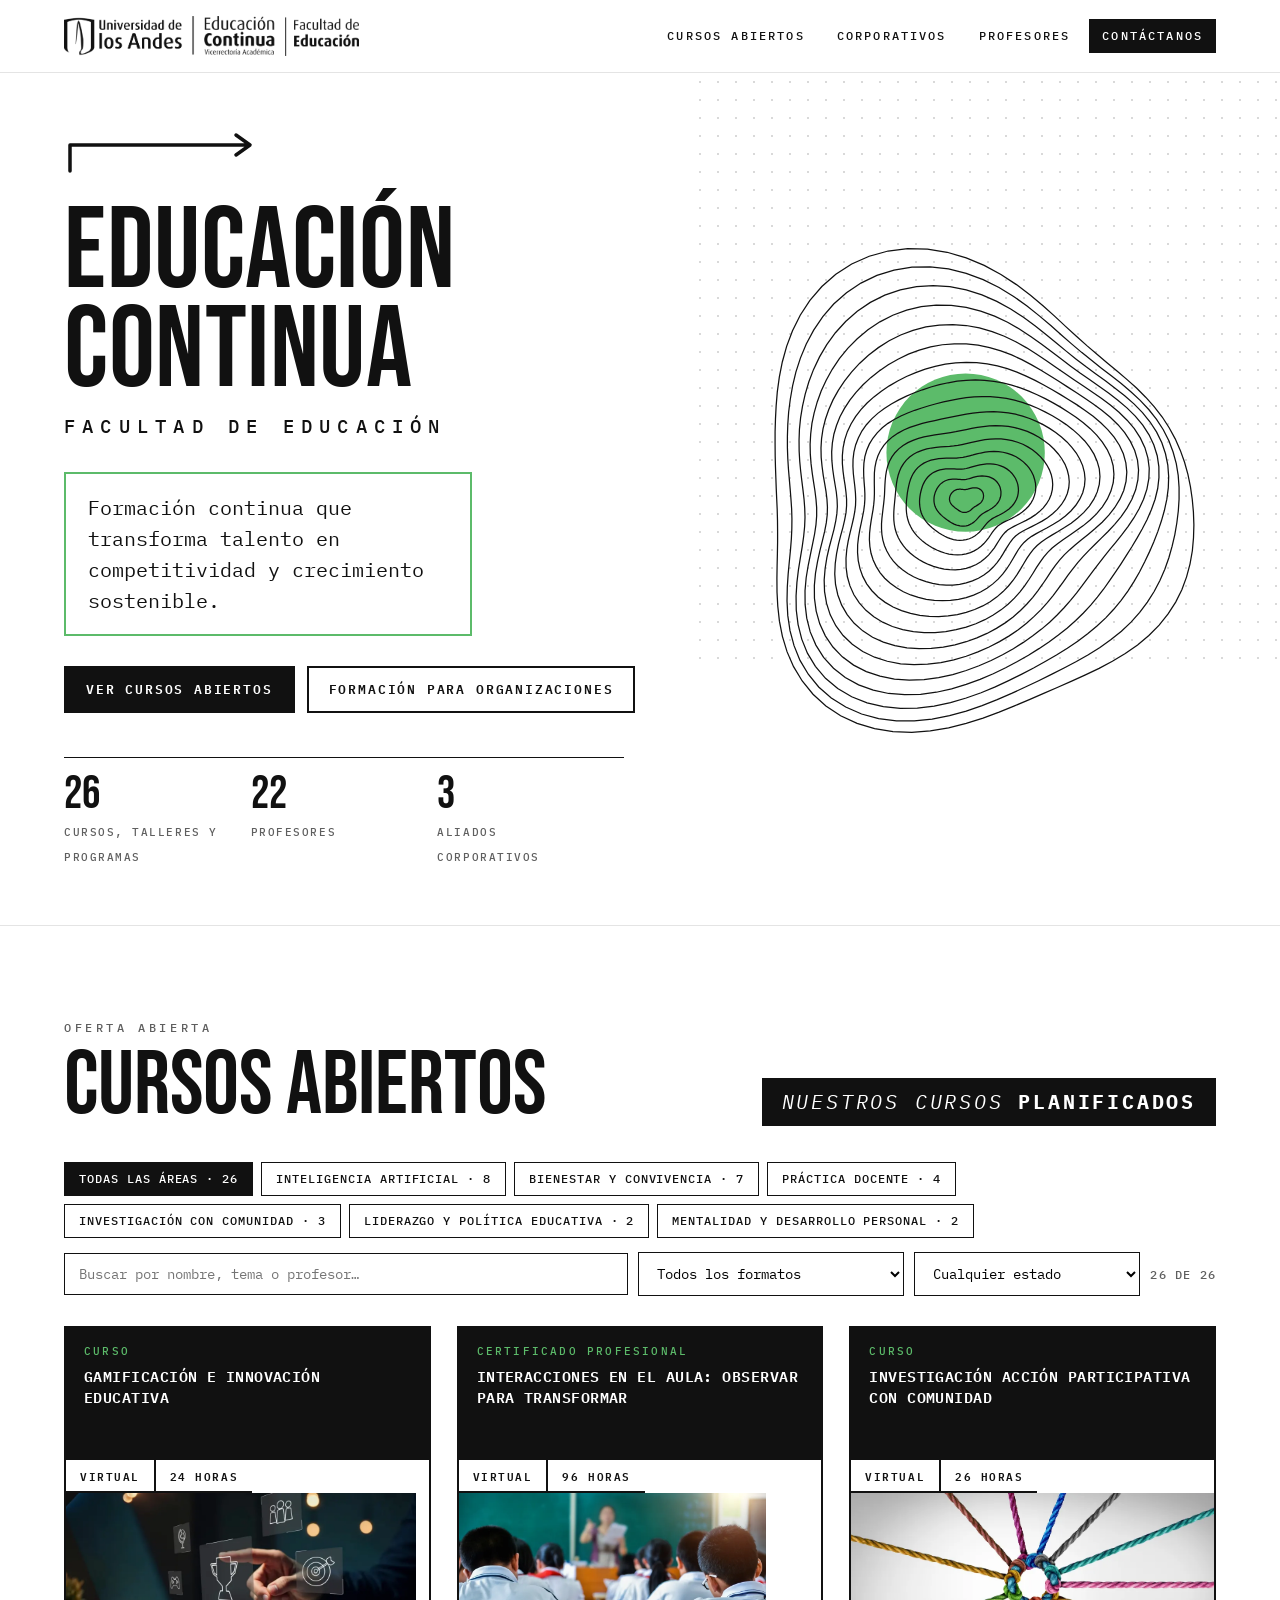
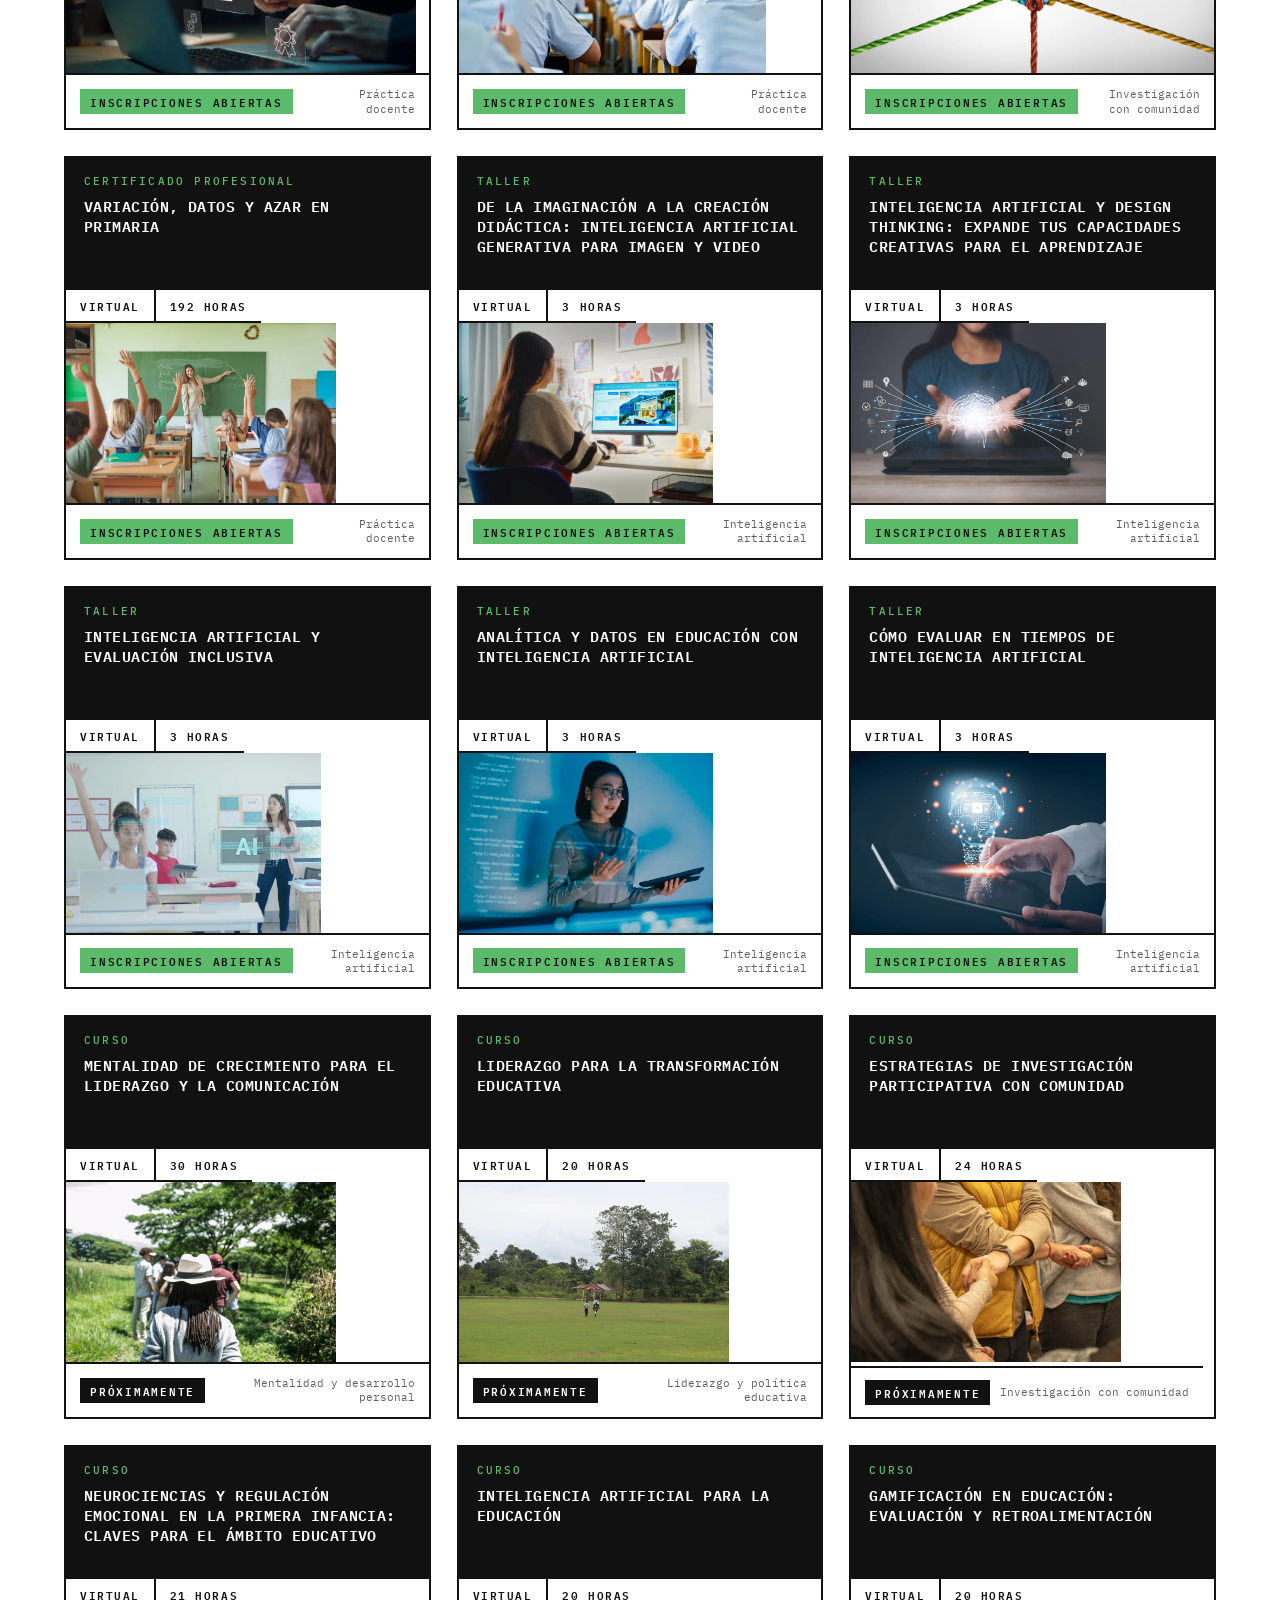
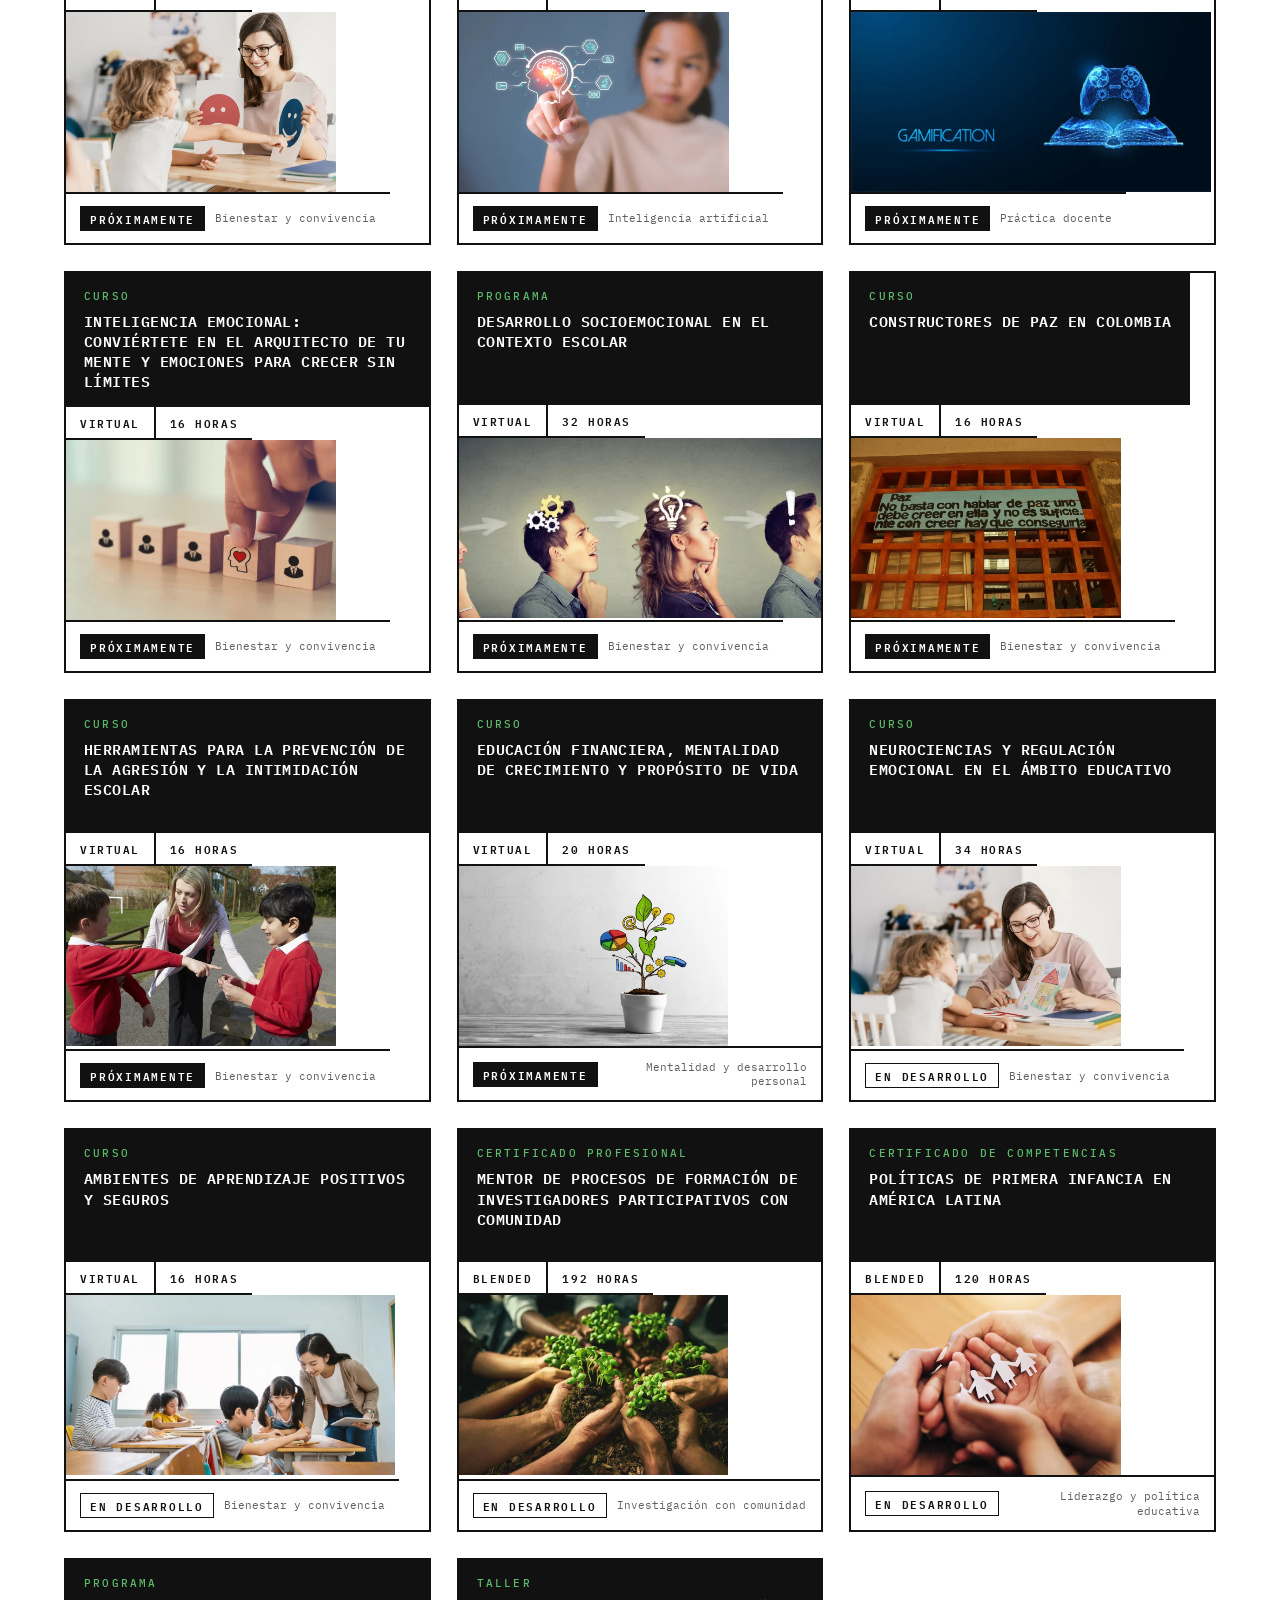
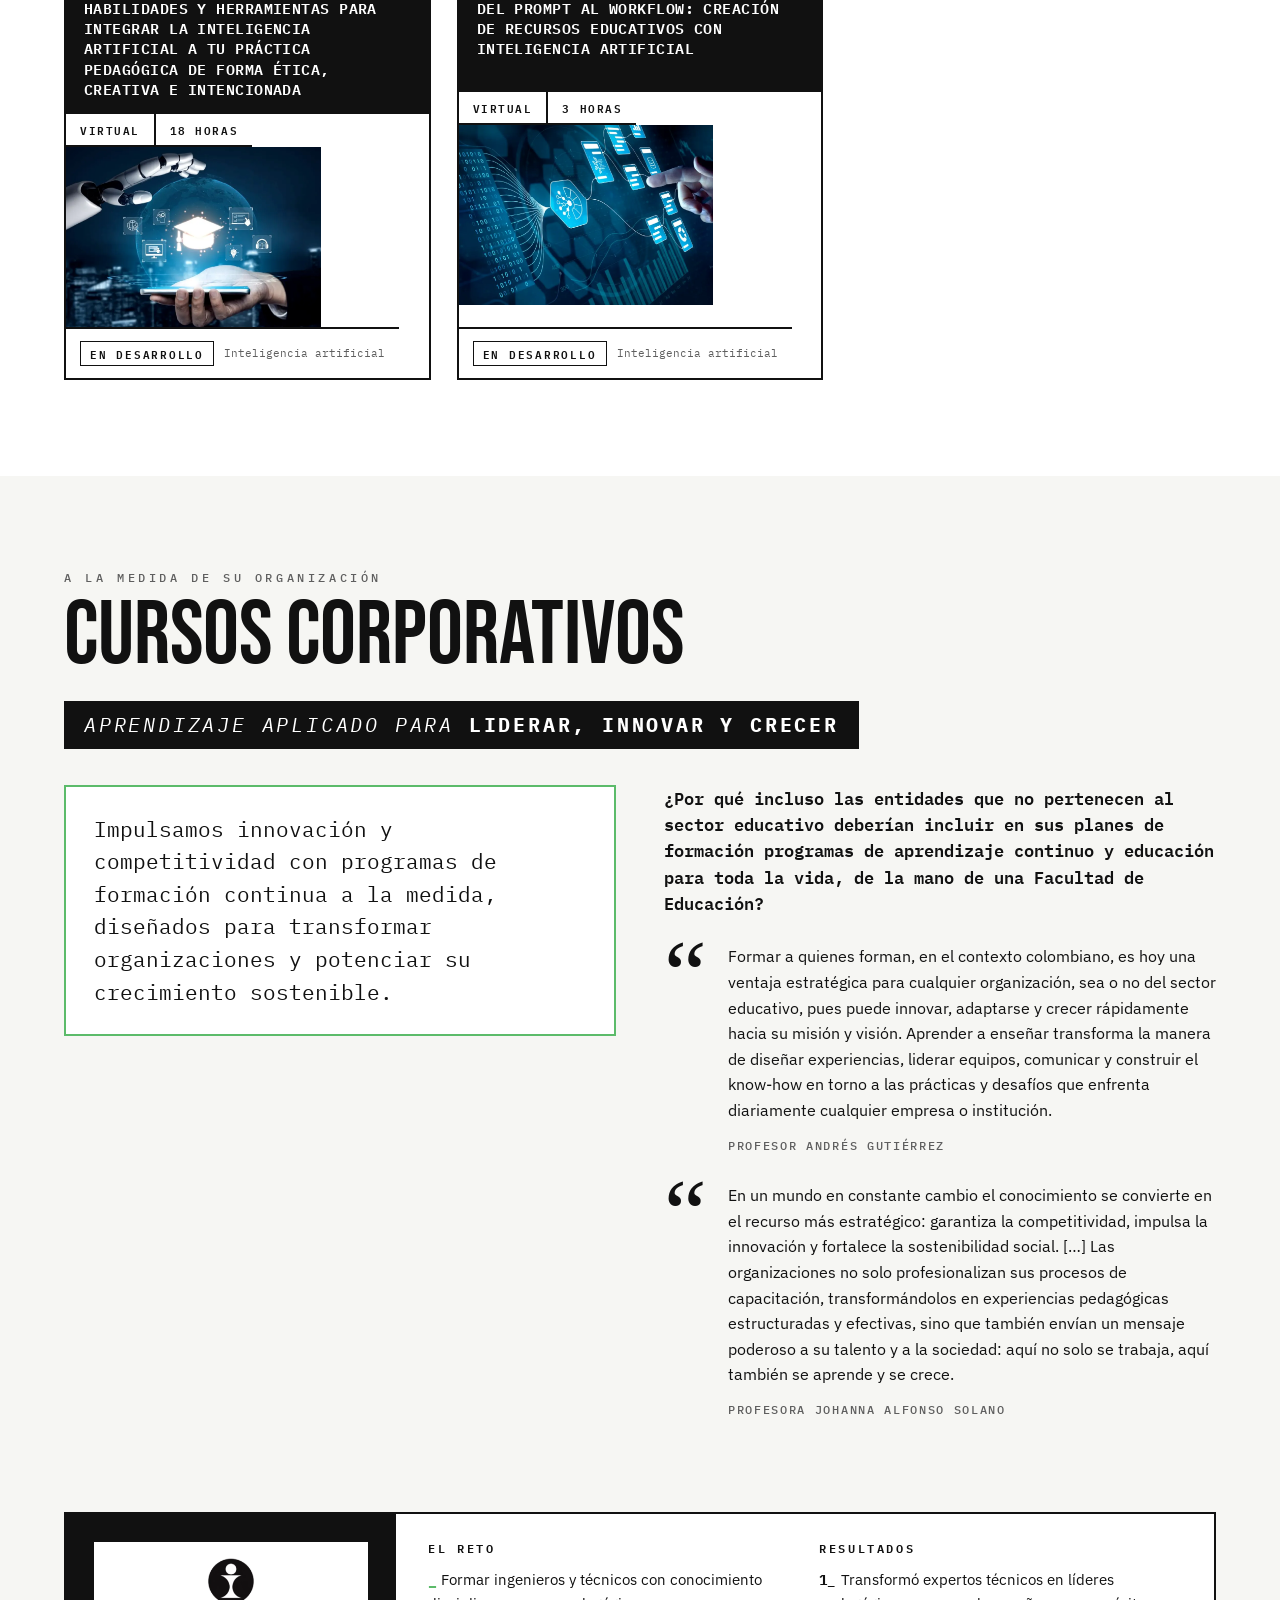
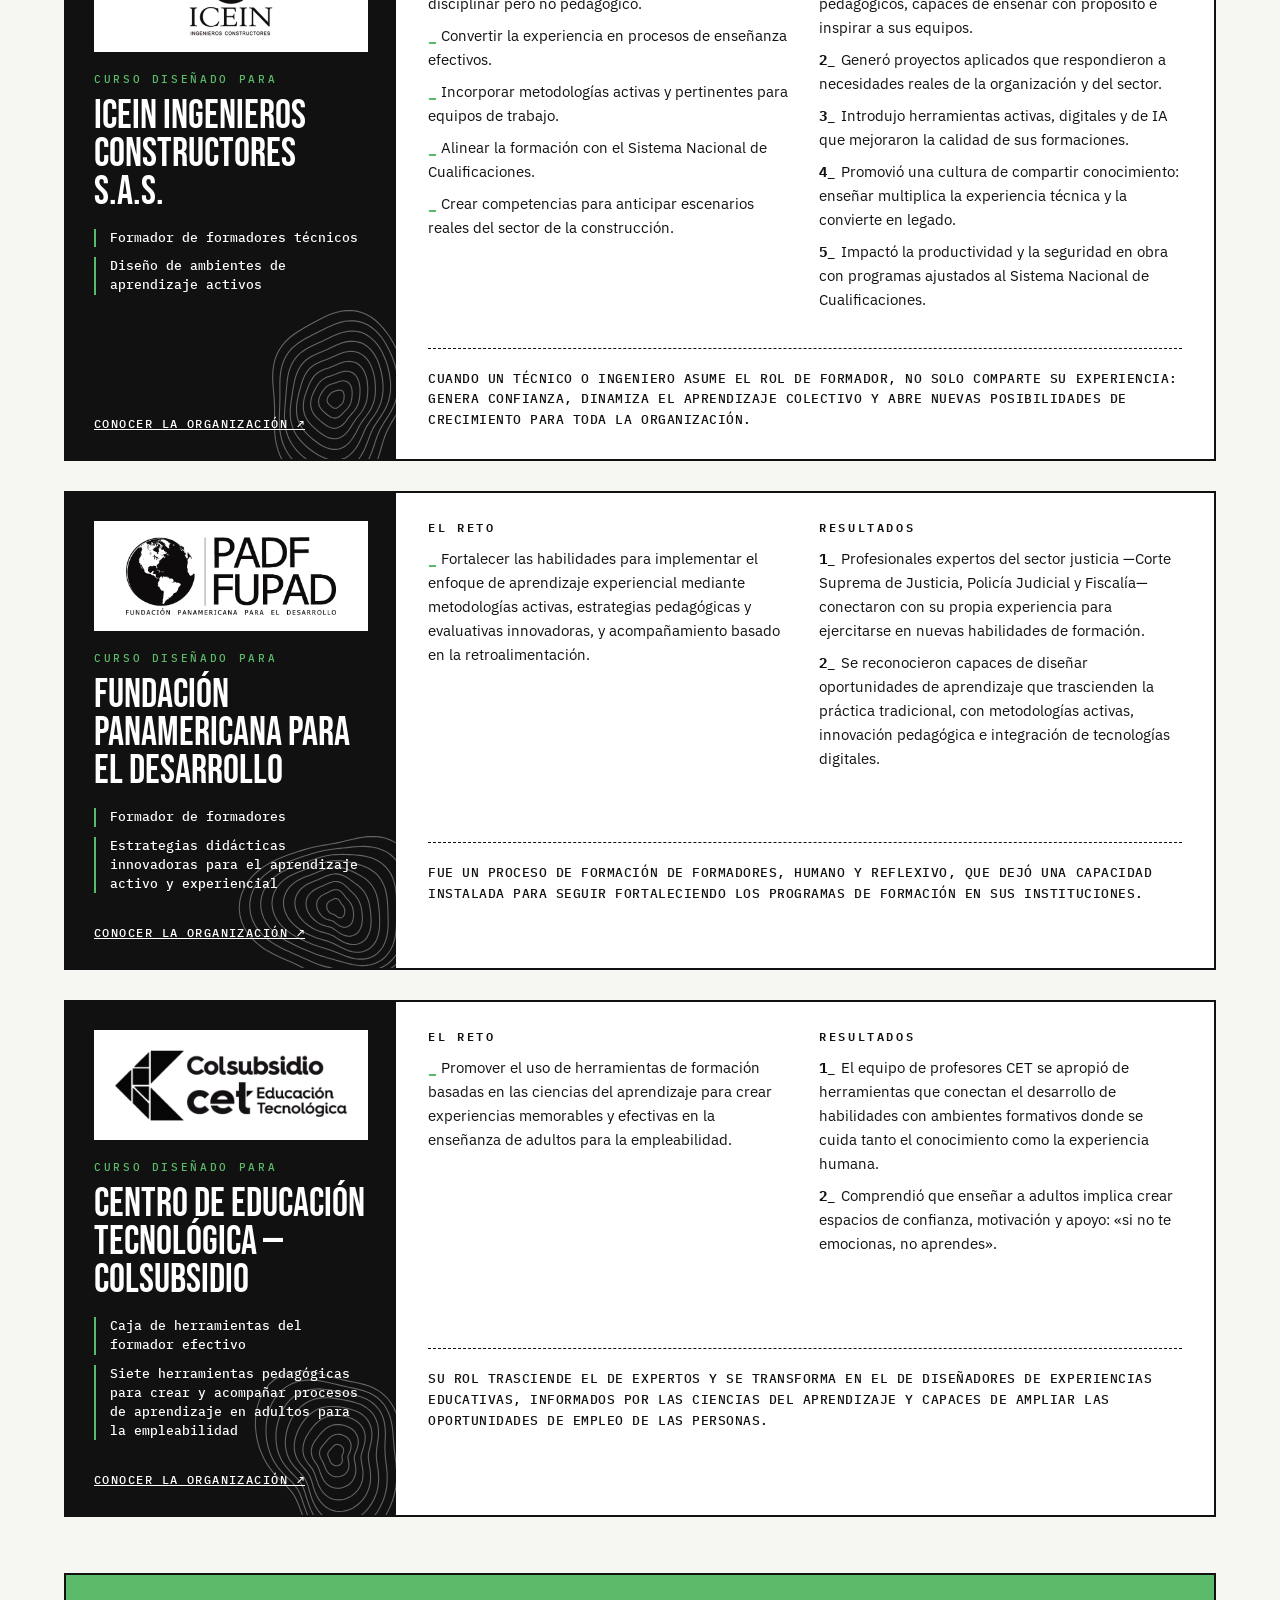
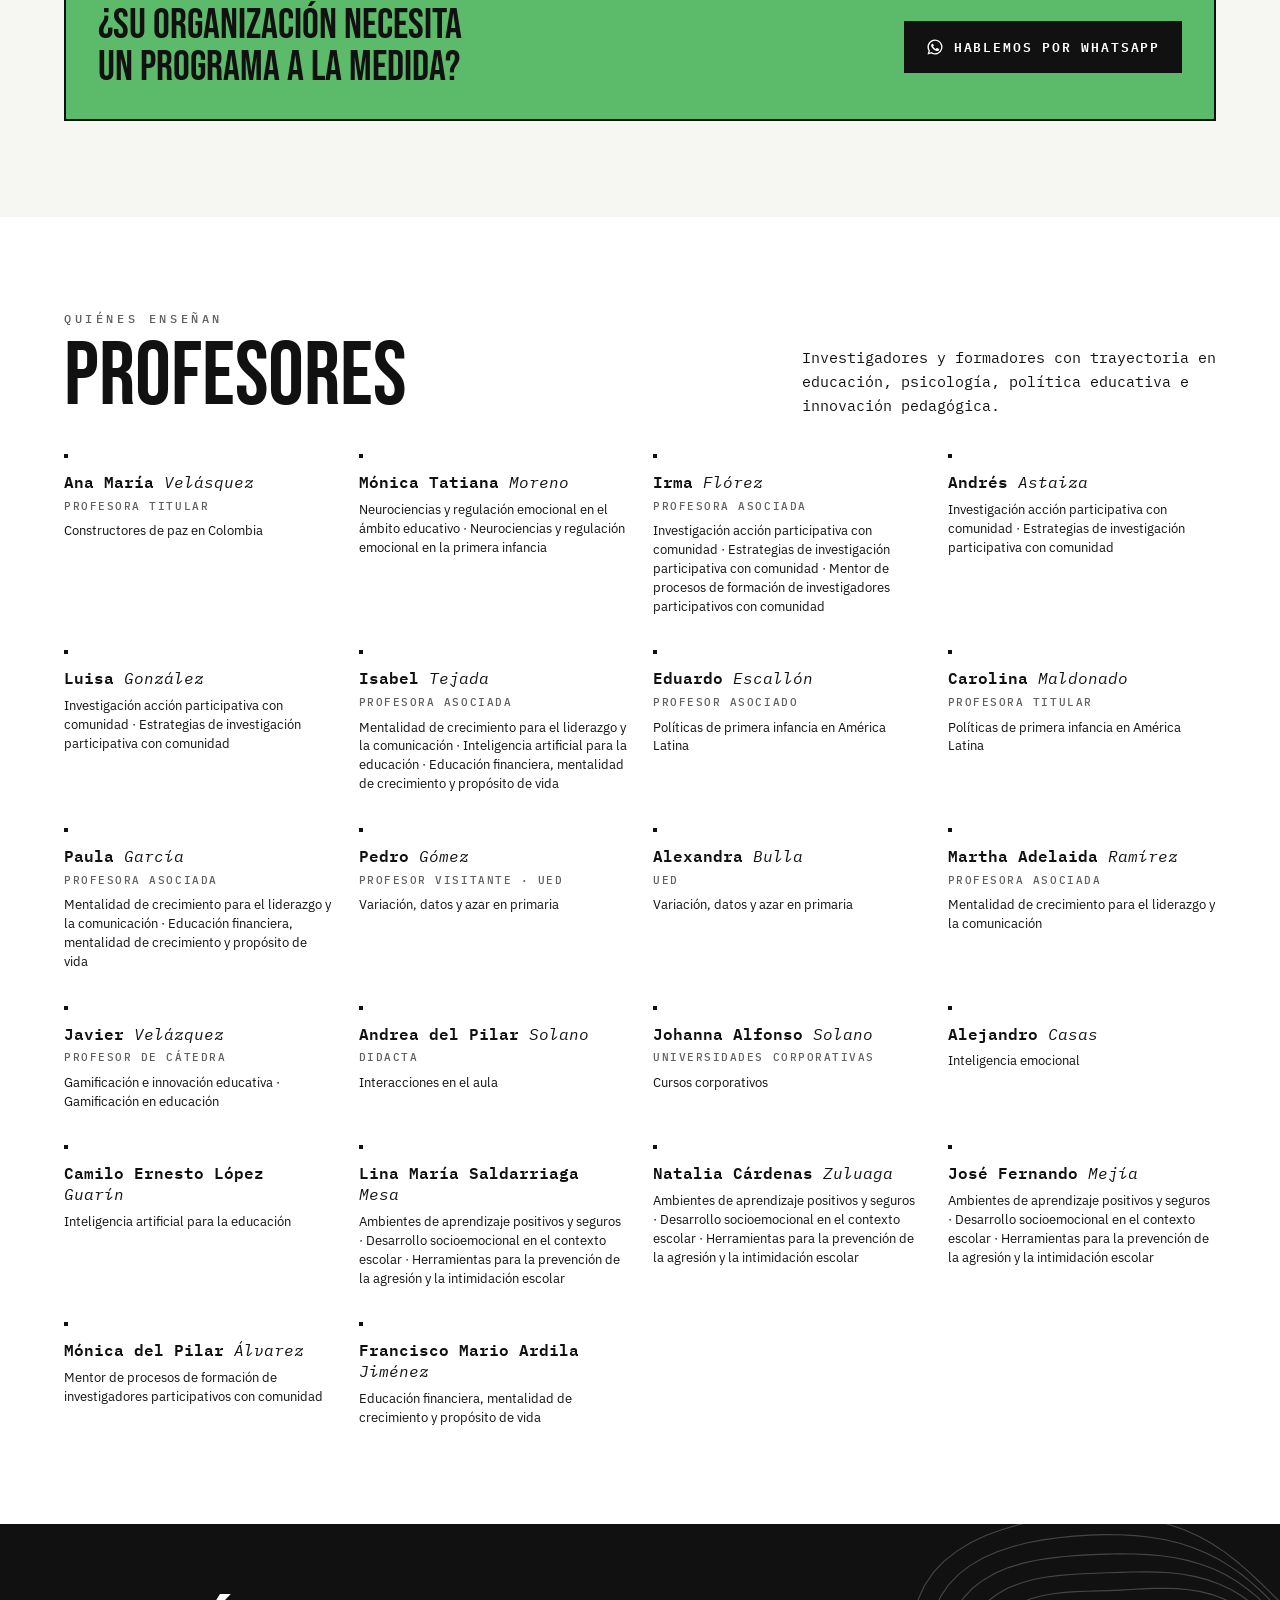
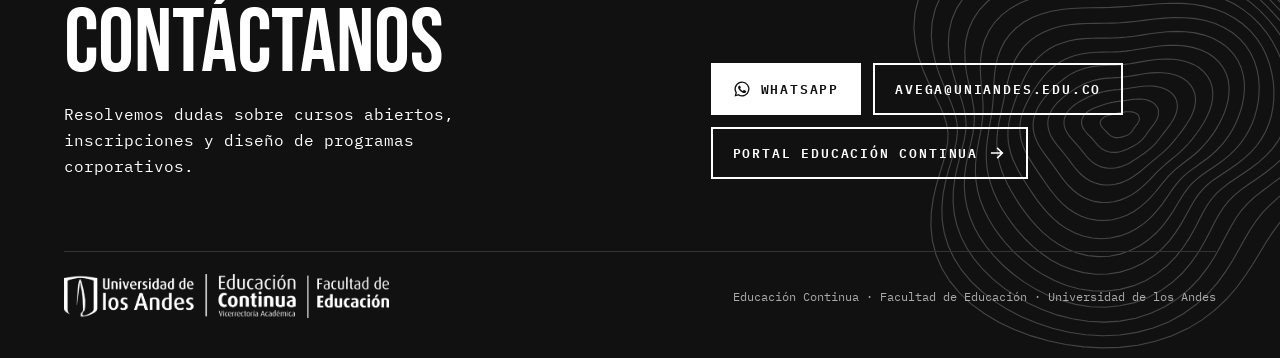
==== index.html @ c702cab0 "Micrositio de Educación Continua y editor de cursos Co-Authored-By: Claude Opus 5.5 <noreply@anthrop" ====
<!doctype html>
<html lang="es">
<head>
  <meta charset="utf-8">
  <meta name="viewport" content="width=device-width, initial-scale=1">
  <title>Educación Continua · Facultad de Educación · Uniandes</title>
  <meta name="description" content="Cursos abiertos, programas corporativos a la medida y profesores de Educación Continua de la Facultad de Educación de la Universidad de los Andes.">
  <link rel="preconnect" href="https://fonts.googleapis.com">
  <link rel="preconnect" href="https://fonts.gstatic.com" crossorigin>
  <link href="https://fonts.googleapis.com/css2?family=Bebas+Neue&family=IBM+Plex+Mono:ital,wght@0,400;0,500;0,600;0,700;1,400&family=IBM+Plex+Sans:wght@400;500;600&display=swap" rel="stylesheet">
  <link rel="stylesheet" href="estilos.css">
</head>
<body>

<header class="encabezado">
  <div class="envoltura">
    <a class="logo" href="#inicio" aria-label="Inicio · Educación Continua, Facultad de Educación"><img class="sello" src="assets/logo-edco-negro.png" alt="Universidad de los Andes · Educación Continua · Facultad de Educación"></a>
    <button class="menu-btn" aria-expanded="false" aria-controls="nav">Menú</button>
    <nav class="nav" id="nav" aria-label="Secciones">
      <a href="#cursos">Cursos abiertos</a>
      <a href="#corporativos">Corporativos</a>
      <a href="#profesores">Profesores</a>
      <a href="#contacto" class="cta">Contáctanos</a>
    </nav>
  </div>
</header>

<main>
  <section class="portada" id="inicio">
    <div class="puntos" aria-hidden="true"></div>
    <div class="envoltura">
      <div>
        <svg class="flecha" viewBox="-4 -10 200 48" aria-hidden="true"><path d="M2 32 V6 H180 M168 -4 L182 6 L168 16" fill="none" stroke="currentColor" stroke-width="3.5" stroke-linecap="round" stroke-linejoin="round"/></svg>
        <h1>Educación<br>Continua</h1>
        <p class="facultad">Facultad de Educación</p>
        <p class="lema">Formación continua que transforma talento en competitividad y crecimiento sostenible.</p>
        <div class="acciones">
          <a class="boton negro" href="#cursos">Ver cursos abiertos</a>
          <a class="boton" href="#corporativos">Formación para organizaciones</a>
        </div>
        <div class="cifras" id="cifras"></div>
      </div>
      <div class="arte" id="arte-portada" aria-hidden="true"></div>
    </div>
  </section>

  <section class="seccion" id="cursos" aria-labelledby="t-cursos">
    <div class="envoltura">
      <div class="titulo-seccion">
        <div>
          <p class="eti">Oferta abierta</p>
          <h2 id="t-cursos">Cursos abiertos</h2>
        </div>
        <span class="banda">Nuestros cursos <b>planificados</b></span>
      </div>

      <div class="filtros">
        <div class="chips" id="filtro-area" role="group" aria-label="Filtrar por área"></div>
        <div class="fila-filtros">
          <label class="sr" for="buscar">Buscar curso</label>
          <input class="campo" id="buscar" type="search" placeholder="Buscar por nombre, tema o profesor…" autocomplete="off">
          <label class="sr" for="filtro-tipo">Tipo de programa</label>
          <select class="campo" id="filtro-tipo"><option value="">Todos los formatos</option></select>
          <label class="sr" for="filtro-estado">Estado</label>
          <select class="campo" id="filtro-estado">
            <option value="">Cualquier estado</option>
            <option value="abierto">Inscripciones abiertas</option>
            <option value="proximamente">Próximamente</option>
            <option value="desarrollo">En desarrollo</option>
          </select>
          <span class="conteo" id="conteo" aria-live="polite"></span>
        </div>
      </div>

      <div class="rejilla" id="rejilla-cursos"></div>
    </div>
  </section>

  <section class="seccion alt" id="corporativos" aria-labelledby="t-corp">
    <div class="envoltura">
      <div class="titulo-seccion">
        <div>
          <p class="eti">A la medida de su organización</p>
          <h2 id="t-corp">Cursos corporativos</h2>
        </div>
        <span class="banda">Aprendizaje aplicado para <b>liderar, innovar y crecer</b></span>
      </div>
      <div class="corp-intro" id="corp-intro"></div>
      <div class="casos" id="casos"></div>
      <div class="cta-corp">
        <p>¿Su organización necesita un programa a la medida?</p>
        <a class="boton negro" id="wa-corp" target="_blank" rel="noopener">Hablemos por WhatsApp</a>
      </div>
    </div>
  </section>

  <section class="seccion" id="profesores" aria-labelledby="t-profes">
    <div class="envoltura">
      <div class="titulo-seccion">
        <div>
          <p class="eti">Quiénes enseñan</p>
          <h2 id="t-profes">Profesores</h2>
        </div>
        <p class="desc">Investigadores y formadores con trayectoria en educación, psicología, política educativa e innovación pedagógica.</p>
      </div>
      <div class="profes" id="rejilla-profes"></div>
    </div>
  </section>
</main>

<footer class="contacto" id="contacto">
  <div class="topo-fondo" id="topo-contacto" aria-hidden="true"></div>
  <div class="envoltura">
    <div class="rejilla-contacto">
      <div>
        <h2>Contáctanos</h2>
        <p>Resolvemos dudas sobre cursos abiertos, inscripciones y diseño de programas corporativos.</p>
      </div>
      <div class="acciones" id="acciones-contacto"></div>
    </div>
    <div class="pie-legal">
      <img class="sello" src="assets/logo-edco-blanco.png" alt="Universidad de los Andes · Educación Continua · Facultad de Educación">
      <small>Educación Continua · Facultad de Educación · Universidad de los Andes</small>
    </div>
  </div>
</footer>

<dialog id="dlg" aria-labelledby="dlg-titulo"></dialog>

<script src="datos.js"></script>
<script src="app.js"></script>
</body>
</html>
---- estilos.css ----
/* Educación Continua — Facultad de Educación, Uniandes
   Estética tomada del Canva «Portafolio EdContinua»: blanco y negro, verde,
   titulares condensados, rótulos monoespaciados, líneas topográficas y puntos. */

:root {
  --tinta: #111111;
  --papel: #ffffff;
  --verde: #5cbb6a;
  --verde-suave: #e8f5ea;
  --azul: #4f8ef7;
  --gris: #5f5f5f;
  --linea: #e4e4e4;
  --fondo-alt: #f6f6f3;
  --display: "Bebas Neue", "Oswald", Impact, sans-serif;
  --mono: "IBM Plex Mono", ui-monospace, Menlo, monospace;
  --sans: "IBM Plex Sans", system-ui, -apple-system, sans-serif;
  --ancho: 1200px;
}

* { box-sizing: border-box; }
html { scroll-behavior: smooth; scroll-padding-top: 84px; }
body {
  margin: 0;
  background: var(--papel);
  color: var(--tinta);
  font: 400 16px/1.6 var(--sans);
  -webkit-font-smoothing: antialiased;
}
img { max-width: 100%; display: block; }
a { color: inherit; }
button { font: inherit; color: inherit; }
.envoltura { max-width: var(--ancho); margin: 0 auto; padding: 0 24px; }
.sr { position: absolute; width: 1px; height: 1px; overflow: hidden; clip: rect(0 0 0 0); white-space: nowrap; }

/* Retícula de puntos (fondo) */
.puntos {
  background-image: radial-gradient(circle, #c9c9c9 1.1px, transparent 1.3px);
  background-size: 18px 18px;
}

/* ---------- Encabezado ---------- */
.encabezado {
  position: sticky; top: 0; z-index: 20;
  background: rgba(255, 255, 255, .94);
  backdrop-filter: blur(8px);
  border-bottom: 1px solid var(--linea);
}
.encabezado .envoltura { display: flex; align-items: center; gap: 24px; height: 72px; }
.encabezado .logo { text-decoration: none; }
.nav { margin-left: auto; display: flex; gap: 6px; align-items: center; }
.nav a {
  font: 500 12px/1 var(--mono); letter-spacing: .18em; text-transform: uppercase;
  text-decoration: none; padding: 10px 12px; border: 1.5px solid transparent;
}
.nav a:hover { border-color: var(--tinta); }
.nav a.cta { background: var(--tinta); color: var(--papel); }
.nav a.cta:hover { background: var(--verde); border-color: var(--verde); color: var(--tinta); }
.menu-btn { display: none; margin-left: auto; background: none; border: 1.5px solid var(--tinta); padding: 8px 10px; font: 500 12px var(--mono); letter-spacing: .15em; cursor: pointer; }

/* ---------- Portada ---------- */
.portada { position: relative; overflow: hidden; border-bottom: 1px solid var(--linea); }
.portada .envoltura { display: grid; grid-template-columns: 1.1fr .9fr; gap: 40px; align-items: center; min-height: 580px; padding-top: 56px; padding-bottom: 56px; position: relative; z-index: 1; }
.portada .puntos { position: absolute; top: 0; right: 0; width: 46%; height: 70%; opacity: .7; }
.flecha { width: 200px; height: 48px; margin-bottom: 18px; }
.portada h1 {
  font: 400 clamp(64px, 9vw, 128px)/.86 var(--display);
  margin: 0; letter-spacing: .005em;
}
.portada .facultad {
  font: 500 clamp(14px, 1.6vw, 19px)/1.2 var(--mono); letter-spacing: .38em; text-transform: uppercase;
  margin: 14px 0 0;
}
.portada .lema {
  font: 400 clamp(17px, 1.6vw, 20px)/1.55 var(--mono);
  max-width: 34ch; margin: 34px 0 0; padding: 18px 22px; border: 2px solid var(--verde); background: var(--papel);
}
.acciones { display: flex; flex-wrap: wrap; gap: 12px; margin-top: 30px; }
.boton {
  display: inline-flex; align-items: center; gap: 10px;
  font: 600 13px/1 var(--mono); letter-spacing: .14em; text-transform: uppercase; text-decoration: none;
  padding: 15px 20px; border: 2px solid var(--tinta); background: var(--papel); cursor: pointer;
  transition: background .15s, color .15s, transform .15s;
}
.boton:hover { transform: translateY(-1px); }
.boton.negro { background: var(--tinta); color: var(--papel); }
.boton.negro:hover { background: var(--verde); border-color: var(--verde); color: var(--tinta); }
.boton.verde { background: var(--verde); border-color: var(--verde); }
.boton svg { width: 18px; height: 18px; flex: none; }
.arte { position: relative; aspect-ratio: 1 / 1; max-width: 520px; justify-self: end; width: 100%; }
.arte svg { position: absolute; inset: 0; width: 100%; height: 100%; }

.cifras { display: flex; gap: 0; margin-top: 44px; border-top: 1.5px solid var(--tinta); max-width: 560px; }
.cifras div { flex: 1; padding: 14px 16px 0 0; }
.cifras strong { display: block; font: 400 46px/1 var(--display); }
.cifras span { font: 500 11px/1.3 var(--mono); letter-spacing: .14em; text-transform: uppercase; color: var(--gris); }

/* Banda negra tipo Canva */
.banda {
  display: inline-block; background: var(--tinta); color: var(--papel);
  font: italic 400 clamp(15px, 1.8vw, 20px)/1 var(--mono); letter-spacing: .14em; text-transform: uppercase;
  padding: 14px 20px;
}
.banda b { font-style: normal; font-weight: 700; }

/* ---------- Secciones ---------- */
.seccion { padding: 96px 0; position: relative; }
.seccion.alt { background: var(--fondo-alt); }
.titulo-seccion { display: flex; align-items: flex-end; justify-content: space-between; gap: 24px; flex-wrap: wrap; margin-bottom: 36px; }
.titulo-seccion h2 { font: 400 clamp(52px, 7vw, 92px)/.9 var(--display); margin: 0; }
.titulo-seccion .eti { font: 500 12px/1 var(--mono); letter-spacing: .3em; text-transform: uppercase; color: var(--gris); margin: 0 0 12px; }
.titulo-seccion p.desc { max-width: 46ch; margin: 0; font: 400 15px/1.6 var(--mono); }

/* Filtros */
.filtros { display: grid; gap: 14px; margin-bottom: 30px; }
.chips { display: flex; flex-wrap: wrap; gap: 8px; }
.chip {
  font: 500 12px/1 var(--mono); letter-spacing: .08em; text-transform: uppercase;
  padding: 10px 14px; border: 1.5px solid var(--tinta); background: var(--papel); cursor: pointer;
}
.chip[aria-pressed="true"] { background: var(--tinta); color: var(--papel); }
.chip:hover:not([aria-pressed="true"]) { background: var(--verde-suave); }
.fila-filtros { display: flex; flex-wrap: wrap; gap: 10px; align-items: center; }
.campo {
  font: 400 14px var(--mono); padding: 11px 14px; border: 1.5px solid var(--tinta); background: var(--papel); border-radius: 0;
}
.campo:focus { outline: 2px solid var(--verde); outline-offset: 1px; }
input.campo { flex: 1 1 260px; min-width: 0; }
.conteo { font: 500 12px var(--mono); letter-spacing: .1em; color: var(--gris); text-transform: uppercase; margin-left: auto; }

/* Tarjetas de curso */
.rejilla { display: grid; grid-template-columns: repeat(3, 1fr); gap: 26px; }
.tarjeta {
  display: flex; flex-direction: column; text-align: left; padding: 0; cursor: pointer;
  background: var(--papel); border: 2px solid var(--tinta); position: relative;
  transition: transform .18s, box-shadow .18s;
}
.tarjeta:hover, .tarjeta:focus-visible { transform: translate(-4px, -4px); box-shadow: 8px 8px 0 var(--verde); outline: none; }
.tarjeta .cabeza { background: var(--tinta); color: var(--papel); padding: 18px 18px 14px; min-height: 132px; display: flex; flex-direction: column; }
.tarjeta .tipo { font: 500 11px/1 var(--mono); letter-spacing: .2em; text-transform: uppercase; color: var(--verde); }
.tarjeta h3 { font: 600 15px/1.35 var(--mono); text-transform: uppercase; letter-spacing: .03em; margin: 10px 0 0; }
.tarjeta .meta { display: flex; justify-content: space-between; font: 600 11px/1 var(--mono); letter-spacing: .14em; text-transform: uppercase; border-bottom: 2px solid var(--tinta); }
.tarjeta .meta span { padding: 10px 14px; }
.tarjeta .meta span + span { border-left: 2px solid var(--tinta); }
.tarjeta .meta .mod { flex: 1; }
.tarjeta .dibujo { height: 150px; position: relative; overflow: hidden; }
.tarjeta .dibujo svg { width: 100%; height: 100%; display: block; }
.tarjeta .pie { display: flex; align-items: center; justify-content: space-between; gap: 10px; padding: 12px 14px; border-top: 2px solid var(--tinta); margin-top: auto; }
.estado { font: 600 11px/1 var(--mono); letter-spacing: .16em; text-transform: uppercase; padding: 7px 10px; background: var(--tinta); color: var(--papel); white-space: nowrap; display: inline-block; }
.estado.abierto { background: var(--verde); color: var(--tinta); }
.estado.desarrollo { background: var(--papel); color: var(--tinta); outline: 1.5px solid var(--tinta); outline-offset: -1.5px; }
.area-eti { font: 400 11px/1.3 var(--mono); color: var(--gris); text-align: right; }
.vacio { grid-column: 1 / -1; font: 400 15px var(--mono); padding: 40px; border: 1.5px dashed var(--tinta); text-align: center; }

/* ---------- Corporativos ---------- */
.corp-intro { display: grid; grid-template-columns: 1fr 1fr; gap: 48px; align-items: start; }
.recuadro { border: 2px solid var(--verde); padding: 26px 28px; font: 400 clamp(17px, 1.7vw, 21px)/1.55 var(--mono); background: var(--papel); }
.pregunta { font: 600 17px/1.55 var(--mono); margin: 0 0 28px; }
.voz { position: relative; padding: 0 0 0 64px; margin: 0 0 26px; }
.voz::before { content: "\201C"; position: absolute; left: 0; top: -18px; font: 400 96px/1 Georgia, serif; }
.voz p { margin: 0 0 8px; }
.voz cite { font: 500 12px var(--mono); letter-spacing: .14em; text-transform: uppercase; font-style: normal; color: var(--gris); }

.casos { display: grid; gap: 30px; margin-top: 64px; }
.caso { display: grid; grid-template-columns: 330px 1fr; border: 2px solid var(--tinta); background: var(--papel); }
.caso .lado { background: var(--tinta); color: var(--papel); padding: 28px; position: relative; overflow: hidden; display: flex; flex-direction: column; }
.caso .lado .eti { font: 500 11px/1 var(--mono); letter-spacing: .24em; text-transform: uppercase; color: var(--verde); }
.caso h3 { font: 400 40px/.95 var(--display); margin: 12px 0 18px; position: relative; }
.caso .cursos-dis { list-style: none; padding: 0; margin: 0 0 22px; position: relative; }
.caso .cursos-dis li { font: 500 13px/1.45 var(--mono); padding-left: 14px; border-left: 2px solid var(--verde); margin-bottom: 10px; }
.caso .lado a { font: 500 12px var(--mono); letter-spacing: .12em; text-transform: uppercase; color: var(--papel); margin-top: auto; position: relative; }
.caso .lado svg.topo { position: absolute; right: -60px; bottom: -60px; width: 240px; height: 240px; opacity: .35; }
.caso .cuerpo { padding: 28px 32px; display: grid; grid-template-columns: 1fr 1fr; gap: 28px; }
.caso h4 { font: 600 12px/1 var(--mono); letter-spacing: .22em; text-transform: uppercase; margin: 0 0 14px; }
.caso .retos, .caso .logros { list-style: none; margin: 0; padding: 0; font-size: 15px; }
.caso .retos li { margin-bottom: 8px; }
.caso .retos li::before { content: "_"; font-family: var(--mono); font-weight: 700; margin-right: 4px; color: var(--verde); }
.caso .logros { counter-reset: logro; }
.caso .logros li { counter-increment: logro; margin-bottom: 8px; }
.caso .logros li::before { content: counter(logro) "_"; font: 700 14px var(--mono); margin-right: 6px; }
.caso .cierre { grid-column: 1 / -1; margin: 0; padding-top: 20px; border-top: 1.5px dashed var(--tinta); font: 500 13px/1.6 var(--mono); text-transform: uppercase; letter-spacing: .04em; }

.cta-corp { margin-top: 56px; display: flex; flex-wrap: wrap; align-items: center; justify-content: space-between; gap: 22px; padding: 30px 32px; background: var(--verde); border: 2px solid var(--tinta); }
.cta-corp p { margin: 0; font: 400 clamp(28px, 3.4vw, 42px)/1 var(--display); max-width: 22ch; }

/* ---------- Profesores ---------- */
.profes { display: grid; grid-template-columns: repeat(4, 1fr); gap: 34px 26px; }
.profe { display: flex; flex-direction: column; justify-content: flex-start; text-align: left; background: none; border: 0; padding: 0; cursor: pointer; }
.profe .marco { position: relative; aspect-ratio: 1 / 1; margin: 0 10px 18px 0; }
.profe .marco::before { content: ""; position: absolute; inset: 10px -10px -10px 10px; background: var(--azul); transition: inset .18s; }
.profe:nth-child(3n+2) .marco::before { background: var(--verde); }
.profe:nth-child(3n) .marco::before { background: var(--tinta); }
.profe .marco .cara { position: absolute; inset: 0; background: var(--papel); border: 2px solid var(--tinta); overflow: hidden; display: grid; place-items: center; }
.profe .marco svg { position: absolute; inset: 0; width: 100%; height: 100%; }
.profe .iniciales { position: relative; font: 400 64px/1 var(--display); letter-spacing: .02em; background: var(--papel); padding: 6px 10px 0; }
.profe:hover .marco::before, .profe:focus-visible .marco::before { inset: 14px -14px -14px 14px; }
.profe:focus-visible { outline: none; }
.profe:focus-visible .cara { outline: 3px solid var(--verde); }
.nombre { font: 600 16px/1.3 var(--mono); margin: 0; word-break: break-word; }
.nombre i { font-weight: 400; }
.cargo { font: 500 11px/1.4 var(--mono); letter-spacing: .14em; text-transform: uppercase; color: var(--gris); margin: 6px 0 0; }
.profe .sus-cursos { font: 400 13px/1.45 var(--sans); margin: 8px 0 0; color: var(--tinta); }

/* ---------- Contacto / pie ---------- */
.contacto { background: var(--tinta); color: var(--papel); padding: 80px 0 40px; position: relative; overflow: hidden; }
.contacto .envoltura { position: relative; z-index: 1; }
.contacto h2 { font: 400 clamp(52px, 7vw, 92px)/.9 var(--display); margin: 0 0 18px; }
.contacto .rejilla-contacto { display: grid; grid-template-columns: 1.2fr 1fr; gap: 40px; align-items: end; }
.contacto p { font: 400 16px/1.6 var(--mono); max-width: 44ch; margin: 0; }
.contacto .boton { border-color: var(--papel); }
.contacto .boton.negro { background: var(--papel); color: var(--tinta); }
.contacto .boton.negro:hover { background: var(--verde); border-color: var(--verde); }
.contacto .boton.borde { background: transparent; color: var(--papel); }
.contacto .boton.borde:hover { background: var(--papel); color: var(--tinta); }
.contacto svg.topo { position: absolute; right: -120px; top: -80px; width: 560px; height: 560px; opacity: .22; }
.pie-legal { margin-top: 72px; padding-top: 22px; border-top: 1px solid #333; display: flex; flex-wrap: wrap; justify-content: space-between; gap: 18px; align-items: center; }
.pie-legal img { height: 34px; width: auto; filter: invert(1); }
.pie-legal small { font: 400 12px var(--mono); color: #aaa; }

/* ---------- Diálogos ---------- */
dialog {
  width: min(880px, calc(100% - 32px)); max-height: calc(100dvh - 48px);
  padding: 0; border: 2px solid var(--tinta); box-shadow: 12px 12px 0 var(--verde);
  background: var(--papel); color: var(--tinta);
}
dialog::backdrop { background: rgba(17, 17, 17, .55); backdrop-filter: blur(2px); }
.dlg-cab { background: var(--tinta); color: var(--papel); padding: 26px 64px 24px 30px; position: relative; }
.dlg-cab .tipo { font: 500 11px/1 var(--mono); letter-spacing: .22em; text-transform: uppercase; color: var(--verde); }
.dlg-cab h2 { font: 600 clamp(18px, 2.2vw, 24px)/1.3 var(--mono); text-transform: uppercase; margin: 10px 0 0; }
.cerrar {
  position: absolute; top: 16px; right: 16px; width: 40px; height: 40px; border: 1.5px solid var(--papel);
  background: transparent; color: var(--papel); cursor: pointer; font: 400 22px/1 var(--mono);
}
.cerrar:hover { background: var(--papel); color: var(--tinta); }
.dlg-cuerpo { padding: 26px 30px 30px; }
.ficha { display: grid; grid-template-columns: repeat(auto-fit, minmax(140px, 1fr)); border: 1.5px solid var(--tinta); margin-bottom: 24px; }
.ficha div { padding: 12px 14px; border-right: 1.5px solid var(--tinta); border-bottom: 1.5px solid var(--tinta); margin: 0 -1.5px -1.5px 0; }
.ficha .ancho { grid-column: span 2; }
.ficha dt { font: 500 10px/1 var(--mono); letter-spacing: .2em; text-transform: uppercase; color: var(--gris); margin-bottom: 6px; }
.ficha dd { margin: 0; font: 600 14px/1.35 var(--mono); }
.dlg-cuerpo .texto p { margin: 0 0 14px; }
.competencia { border-left: 4px solid var(--verde); background: var(--verde-suave); padding: 14px 18px; margin: 18px 0; font-size: 15px; }
.competencia b { font: 600 11px var(--mono); letter-spacing: .18em; text-transform: uppercase; display: block; margin-bottom: 4px; }
.aviso { font: 400 14px var(--mono); color: var(--gris); border: 1.5px dashed var(--gris); padding: 14px 16px; }
.bloque-dlg { margin-top: 22px; }
.bloque-dlg h3 { font: 600 11px/1 var(--mono); letter-spacing: .22em; text-transform: uppercase; margin: 0 0 12px; }
.lista-enlaces { display: flex; flex-wrap: wrap; gap: 8px; }
.enlace-chip { font: 500 13px/1.3 var(--mono); padding: 9px 12px; border: 1.5px solid var(--tinta); background: var(--papel); cursor: pointer; text-align: left; }
.enlace-chip:hover { background: var(--verde-suave); }
.dlg-acciones { display: flex; flex-wrap: wrap; gap: 10px; margin-top: 28px; padding-top: 22px; border-top: 1.5px solid var(--linea); }

/* ---------- Adaptación ---------- */
@media (max-width: 1020px) {
  .rejilla { grid-template-columns: repeat(2, 1fr); }
  .profes { grid-template-columns: repeat(3, 1fr); }
  .caso { grid-template-columns: 1fr; }
  .corp-intro { grid-template-columns: 1fr; gap: 32px; }
}
@media (max-width: 820px) {
  .menu-btn { display: block; }
  .nav { display: none; position: absolute; top: 72px; left: 0; right: 0; background: var(--papel); flex-direction: column; align-items: stretch; padding: 12px 16px 18px; border-bottom: 2px solid var(--tinta); }
  .nav.abierto { display: flex; }
  .nav a { padding: 14px 12px; border-color: var(--linea); }
  .portada .envoltura { grid-template-columns: 1fr; min-height: 0; padding-top: 40px; }
  .arte { position: absolute; right: -120px; top: 10px; width: 360px; opacity: .35; z-index: -1; }
  .caso .cuerpo { grid-template-columns: 1fr; }
  .contacto .rejilla-contacto { grid-template-columns: 1fr; }
  .seccion { padding: 72px 0; }
}
@media (max-width: 600px) {
  .envoltura { padding: 0 16px; }
  .rejilla { grid-template-columns: 1fr; }
  .profes { grid-template-columns: repeat(2, 1fr); gap: 28px 18px; }
  .profe .iniciales { font-size: 44px; }
  .nombre { font-size: 14px; }
  .cifras strong { font-size: 38px; }
  .encabezado .logo img { height: 30px; }
  .dlg-cab { padding: 22px 60px 20px 20px; }
  .dlg-cuerpo { padding: 20px; }
  .caso .lado, .caso .cuerpo { padding: 22px 20px; }
  .cta-corp { padding: 24px 20px; }
  .voz { padding-left: 48px; }
  .voz::before { font-size: 72px; }
}
@media (prefers-reduced-motion: reduce) {
  html { scroll-behavior: auto; }
  * { transition: none !important; }
}

#dlg-titulo:focus { outline: none; }

/* Fotos del Canva */
.tarjeta .dibujo { height: 180px; }
.tarjeta .dibujo img { width: 100%; height: 100%; object-fit: cover; transition: transform .4s; }
.tarjeta:hover .dibujo img { transform: scale(1.04); }
.profe .marco .cara img { width: 100%; height: 100%; object-fit: cover; object-position: center 25%; }
.dlg-foto { width: 100%; height: 240px; object-fit: cover; display: block; border-bottom: 2px solid var(--tinta); }
.dlg-profe::after { content: ""; display: block; clear: both; }
.dlg-retrato { float: left; width: 150px; height: 150px; object-fit: cover; object-position: center 25%; margin: 4px 22px 12px 0; border: 2px solid var(--tinta); box-shadow: 8px 8px 0 var(--azul); }
@media (max-width: 600px) { .dlg-foto { height: 170px; } .dlg-retrato { width: 104px; height: 104px; margin-right: 16px; } }

/* Logo oficial Uniandes · Educación Continua · Facultad de Educación */
.encabezado .sello { height: 40px; width: auto; }
.pie-legal img.sello { height: 44px; width: auto; filter: none; }
@media (max-width: 600px) { .encabezado .sello { height: 26px; } }

.arte svg, svg.topo { overflow: visible; }

/* Logos de empresas en los casos corporativos */
.logo-empresa { position: relative; display: flex; align-items: center; justify-content: center; background: var(--papel); height: 110px; padding: 16px 20px; margin-bottom: 22px; }
.logo-empresa img { max-height: 100%; max-width: 100%; width: auto; object-fit: contain; }
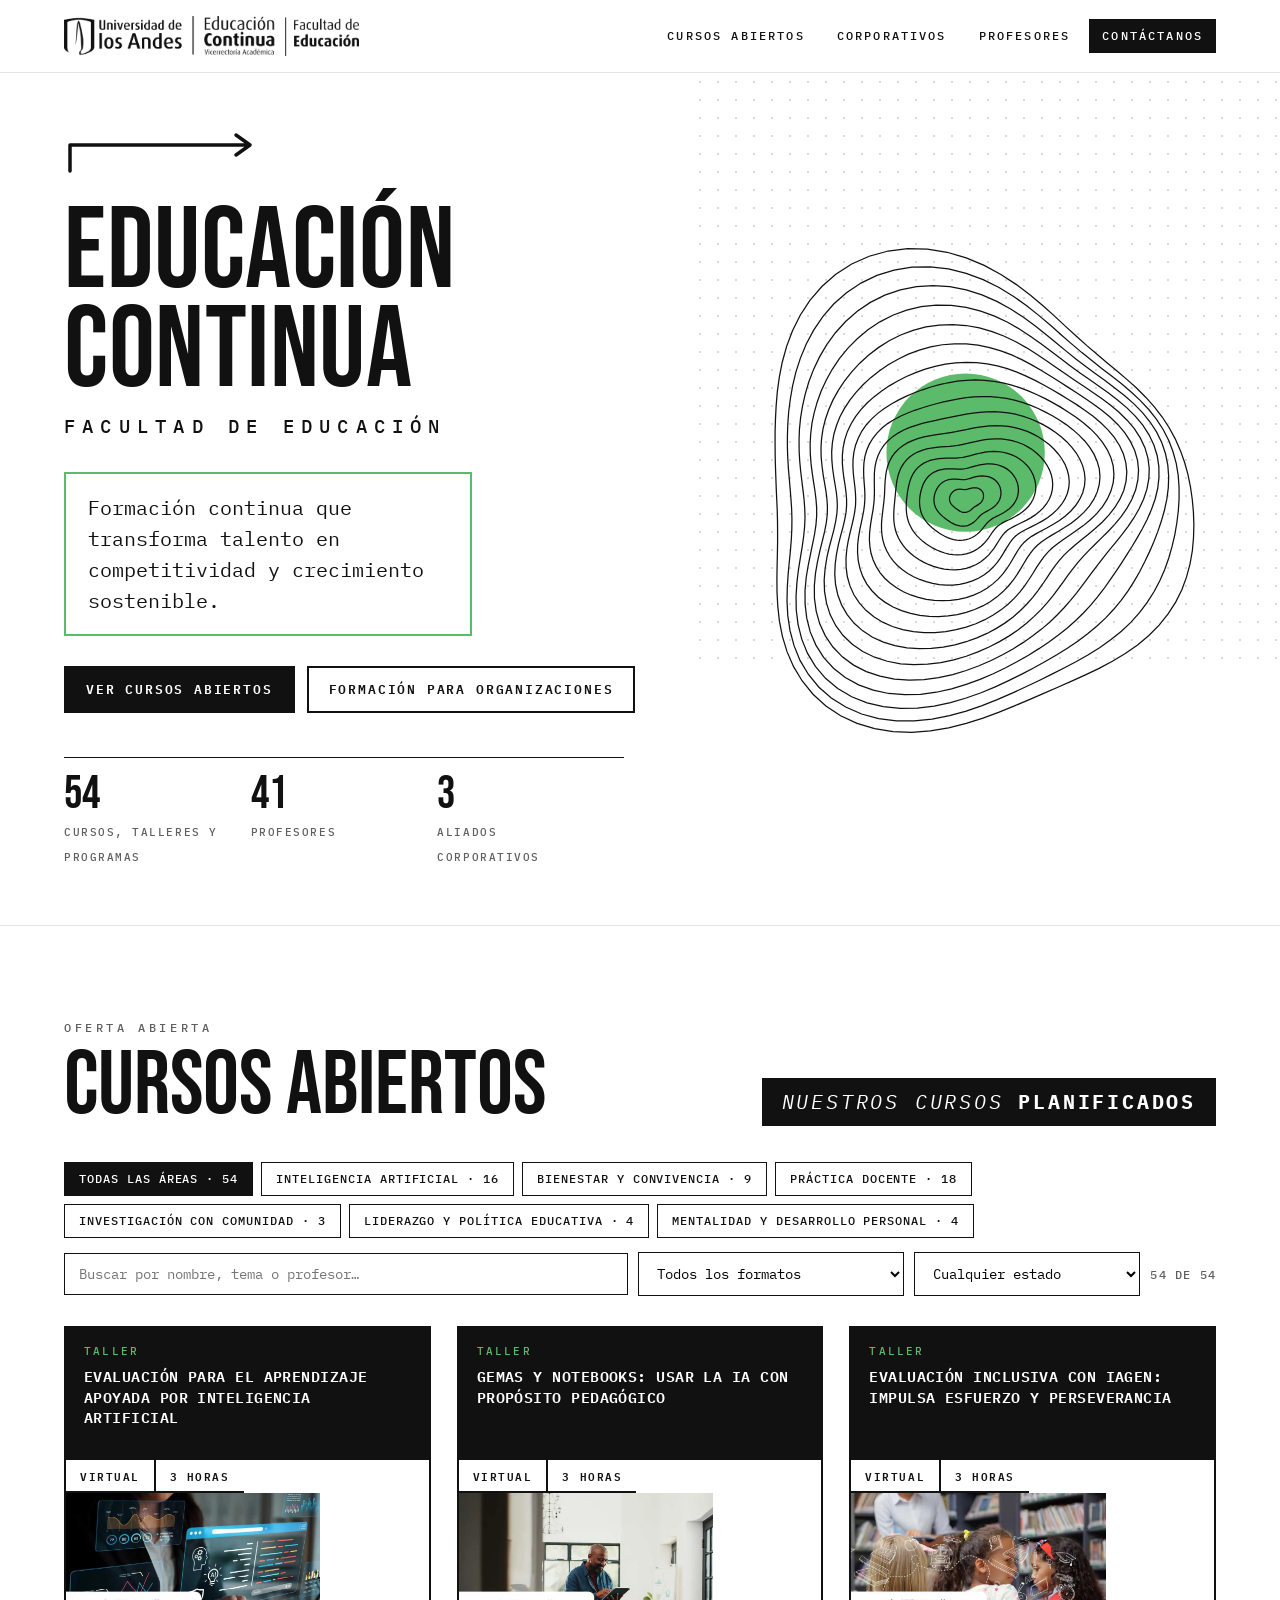
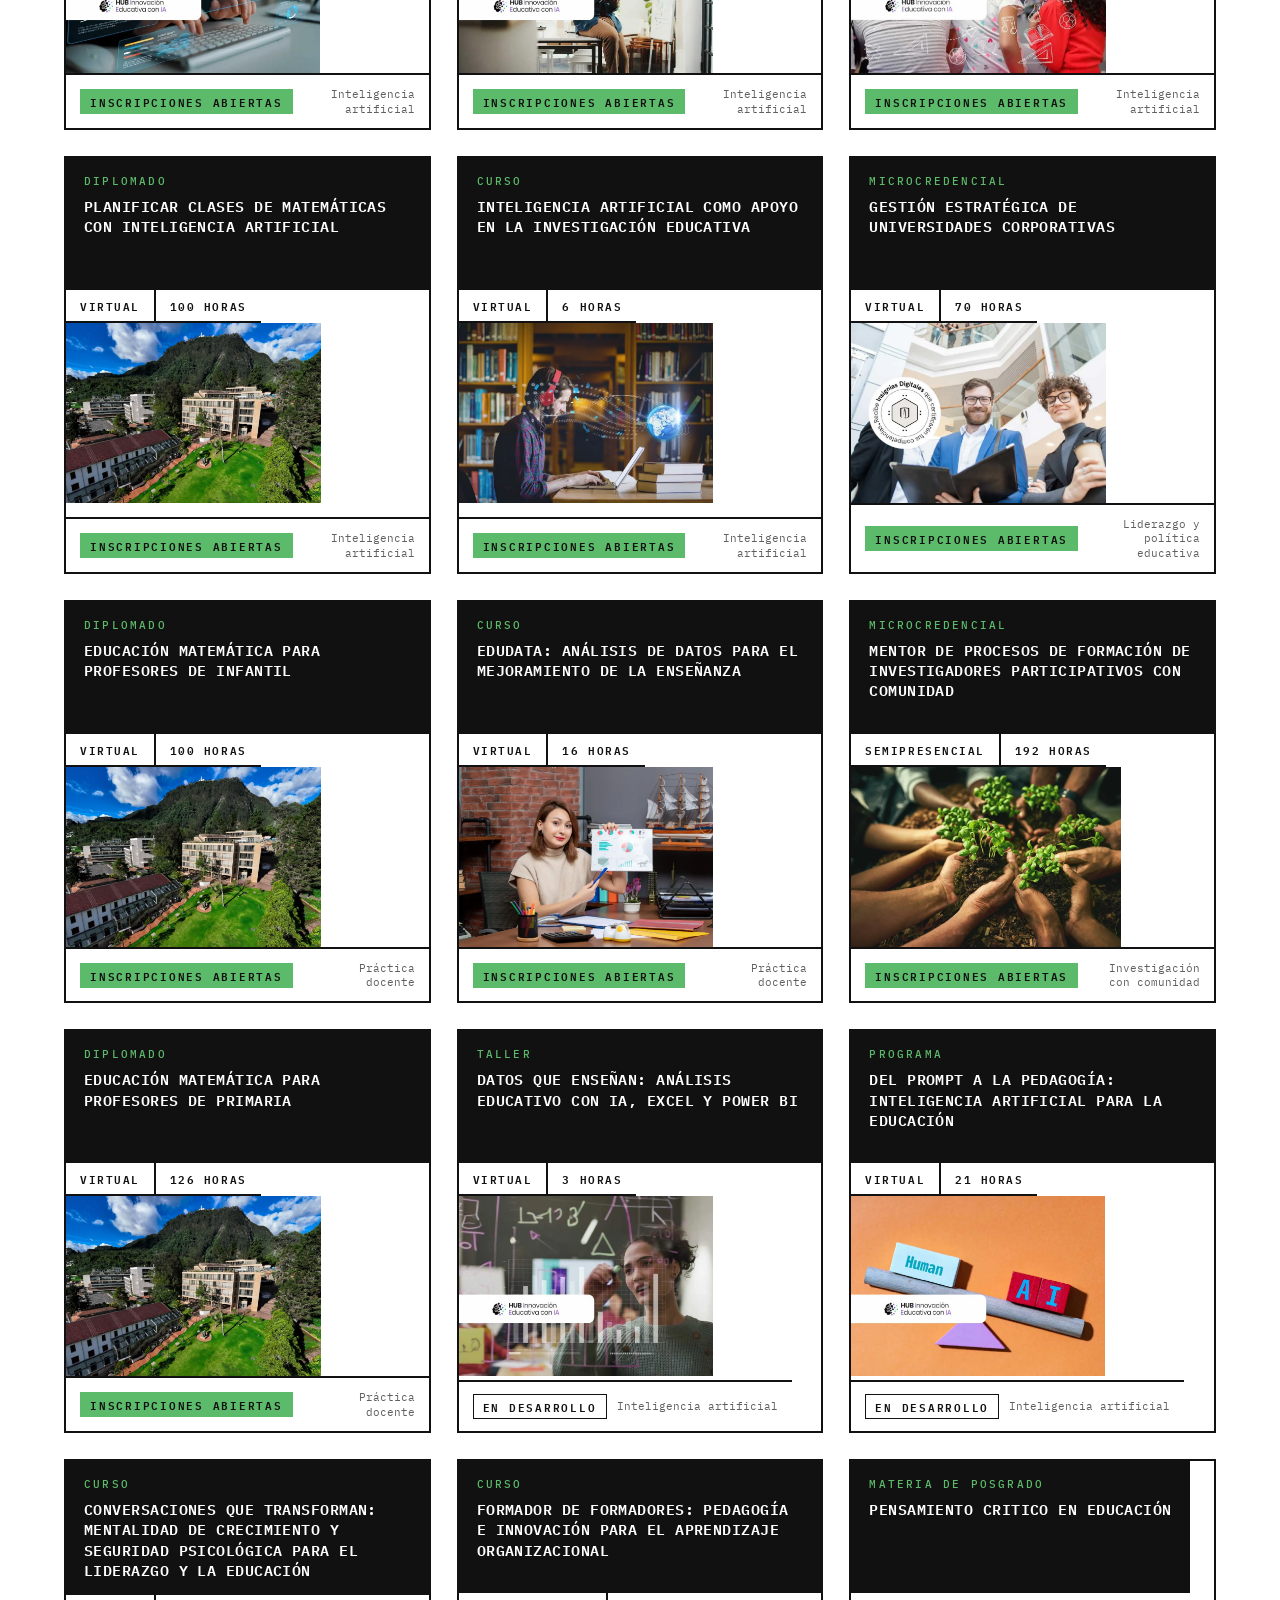
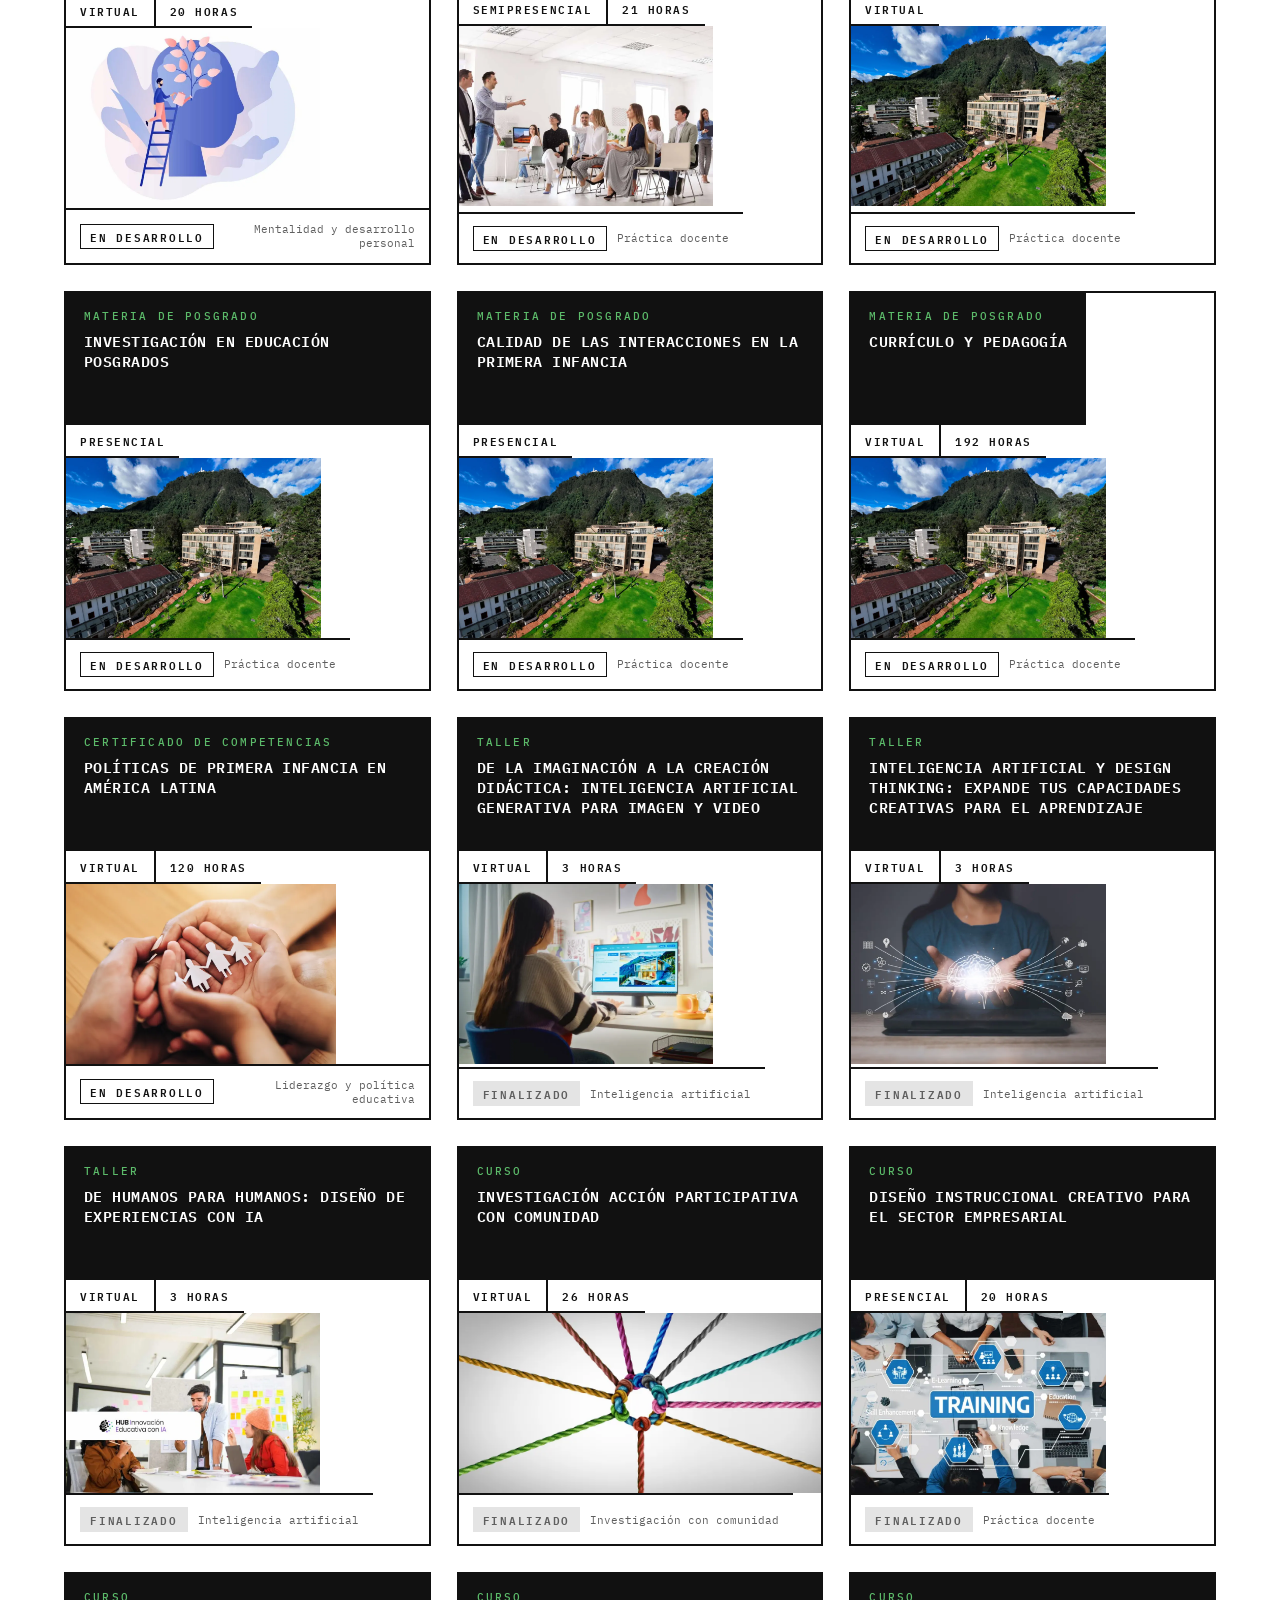
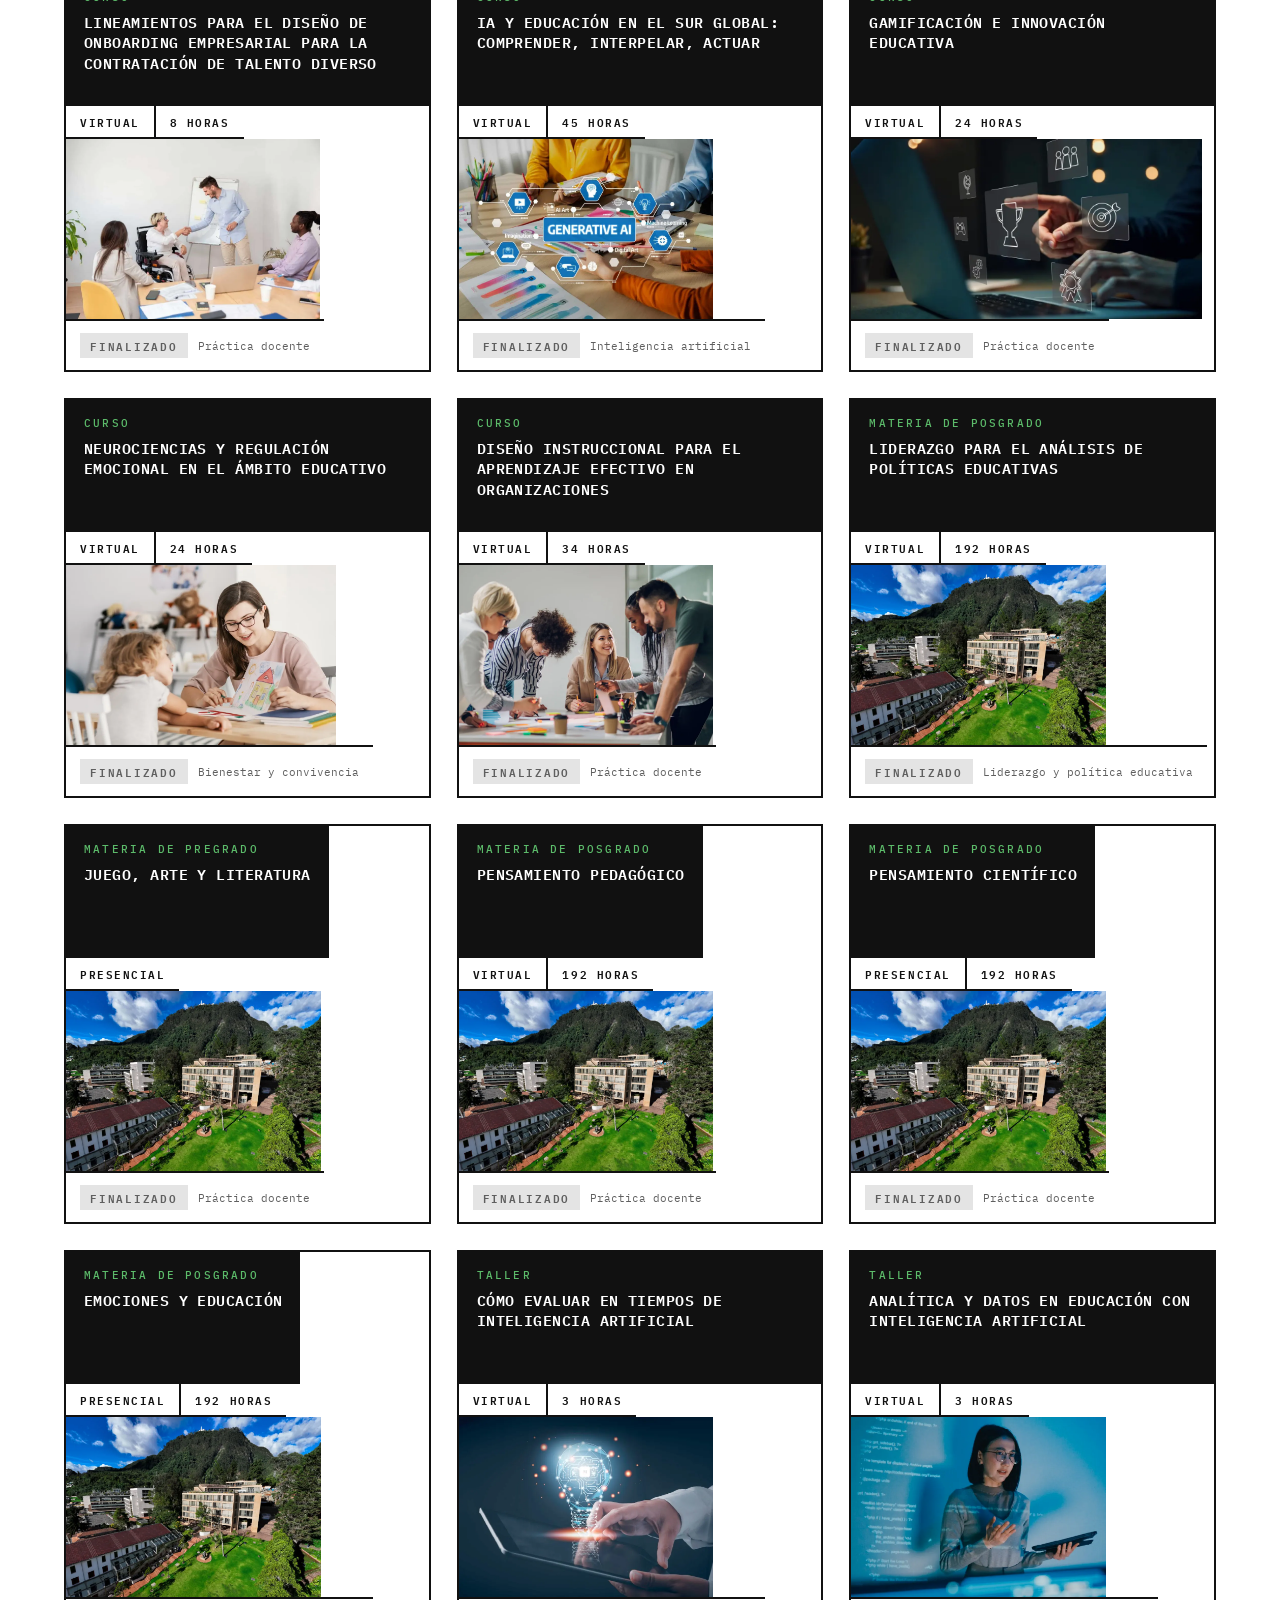
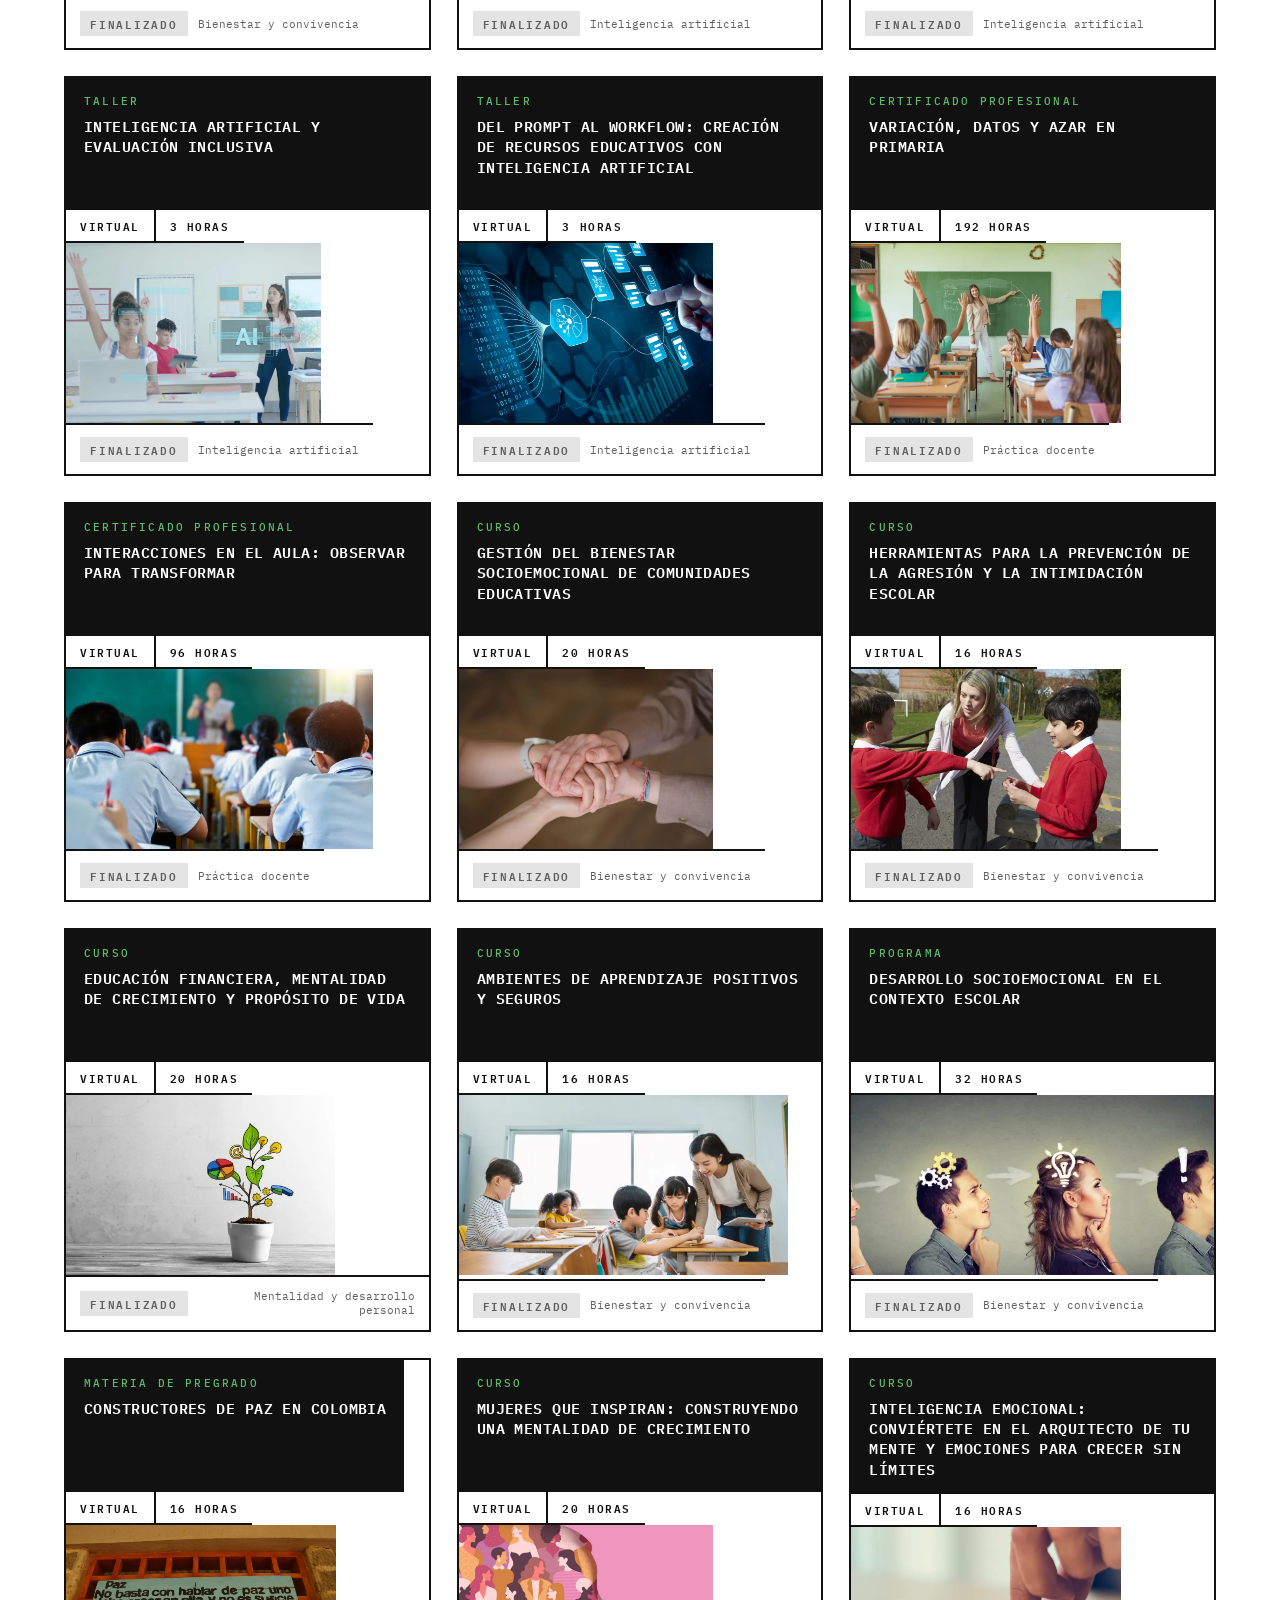
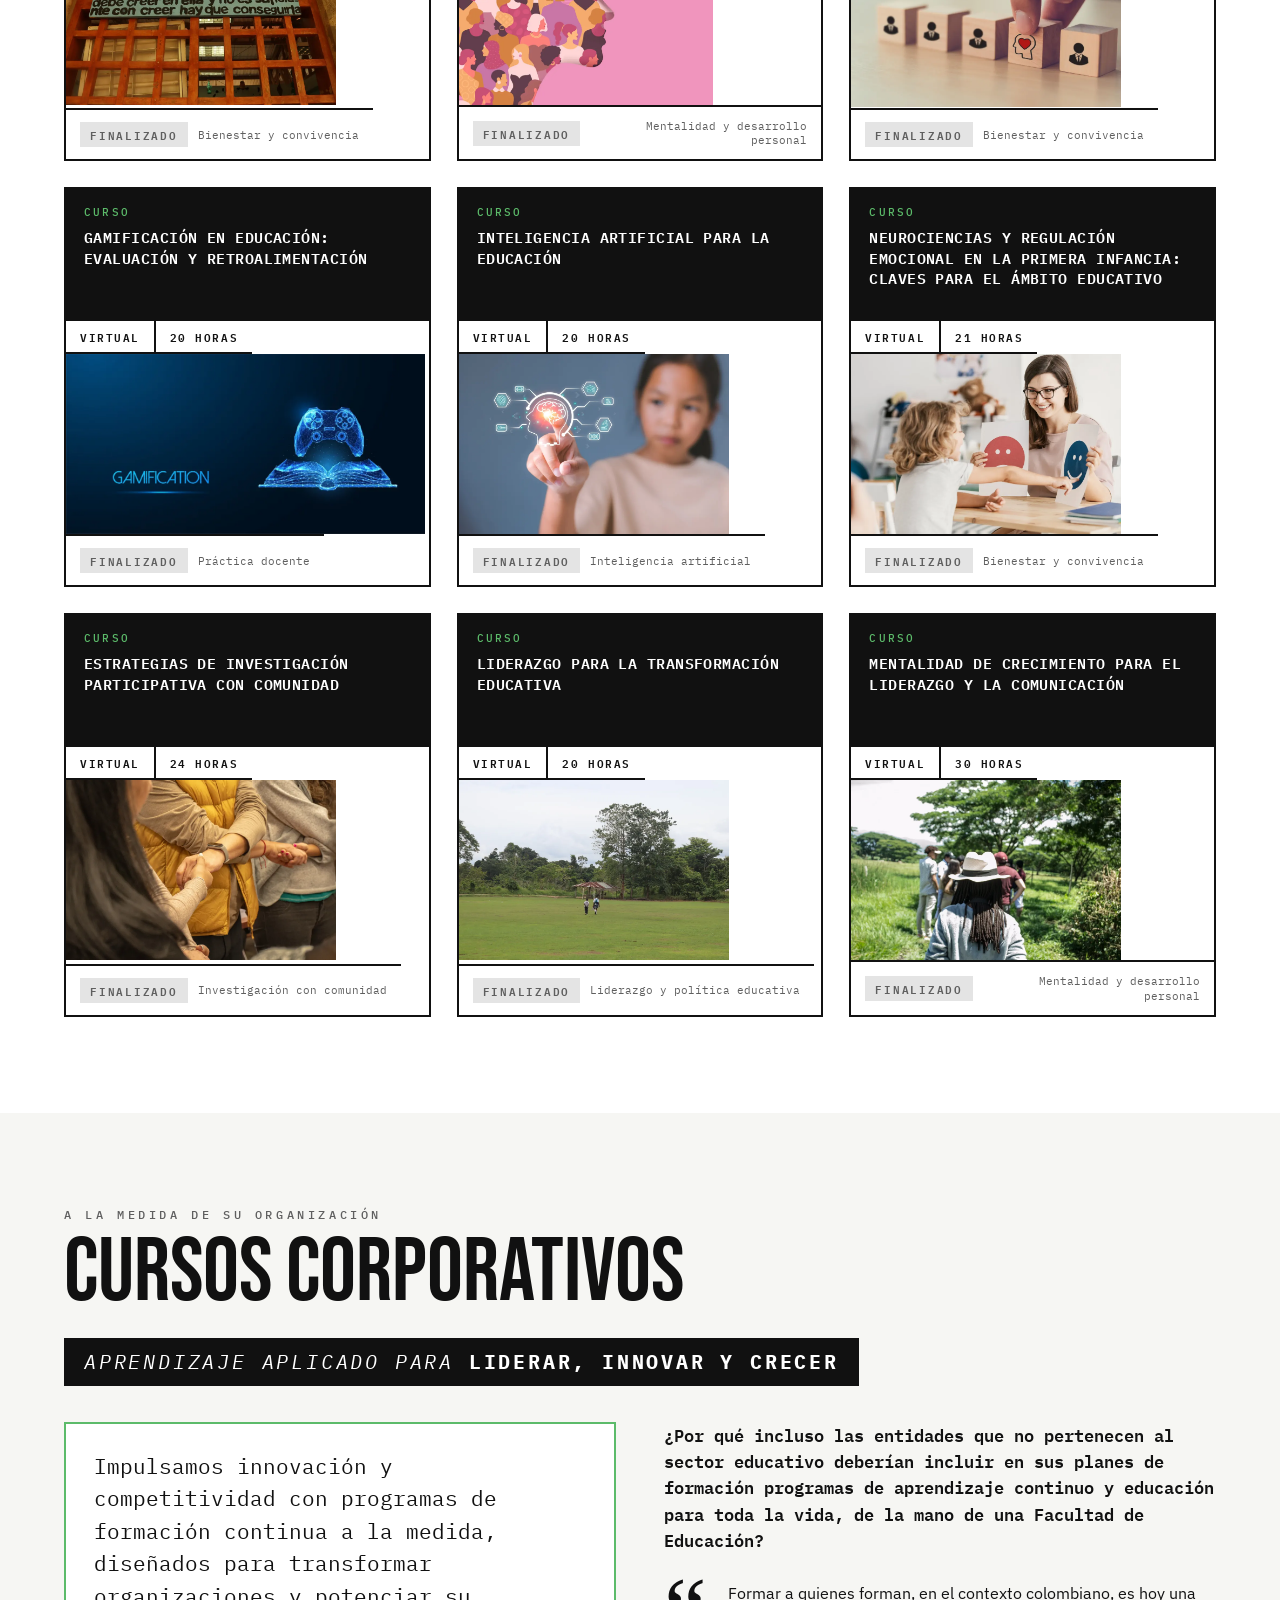
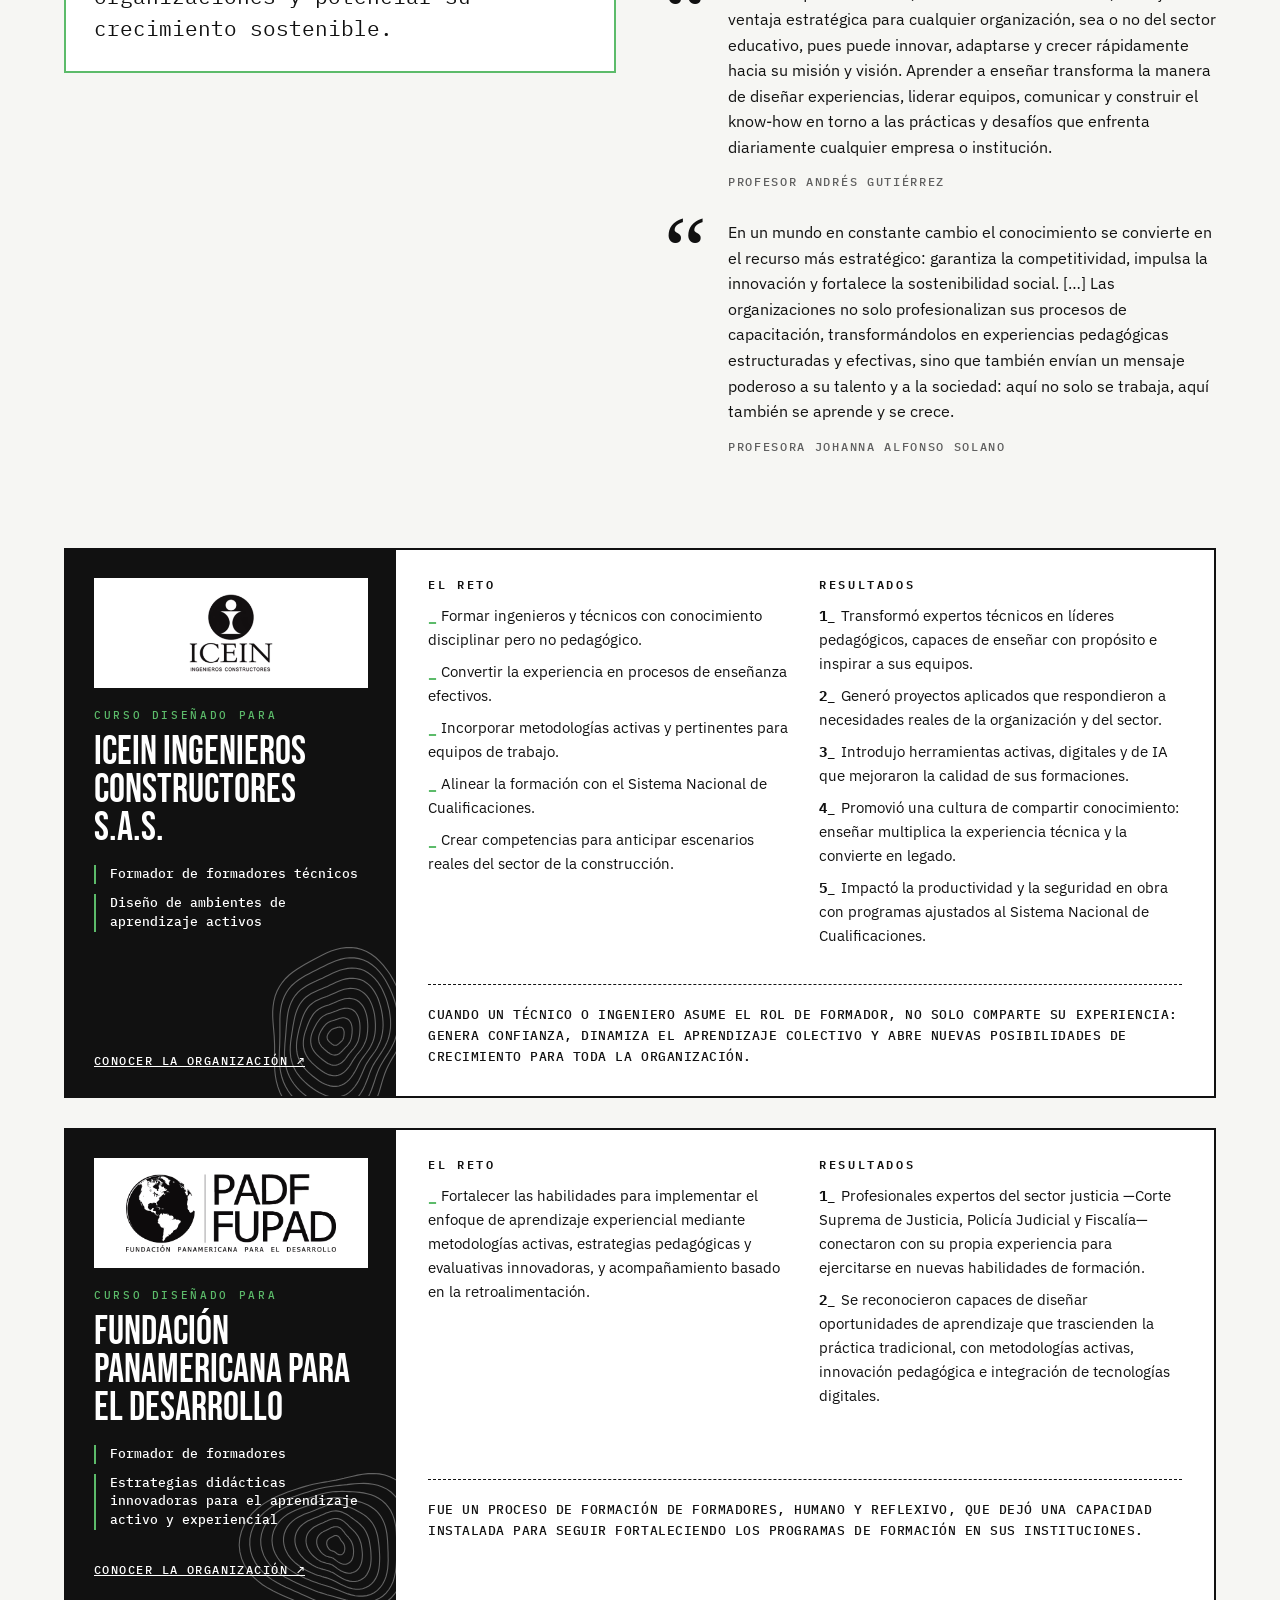
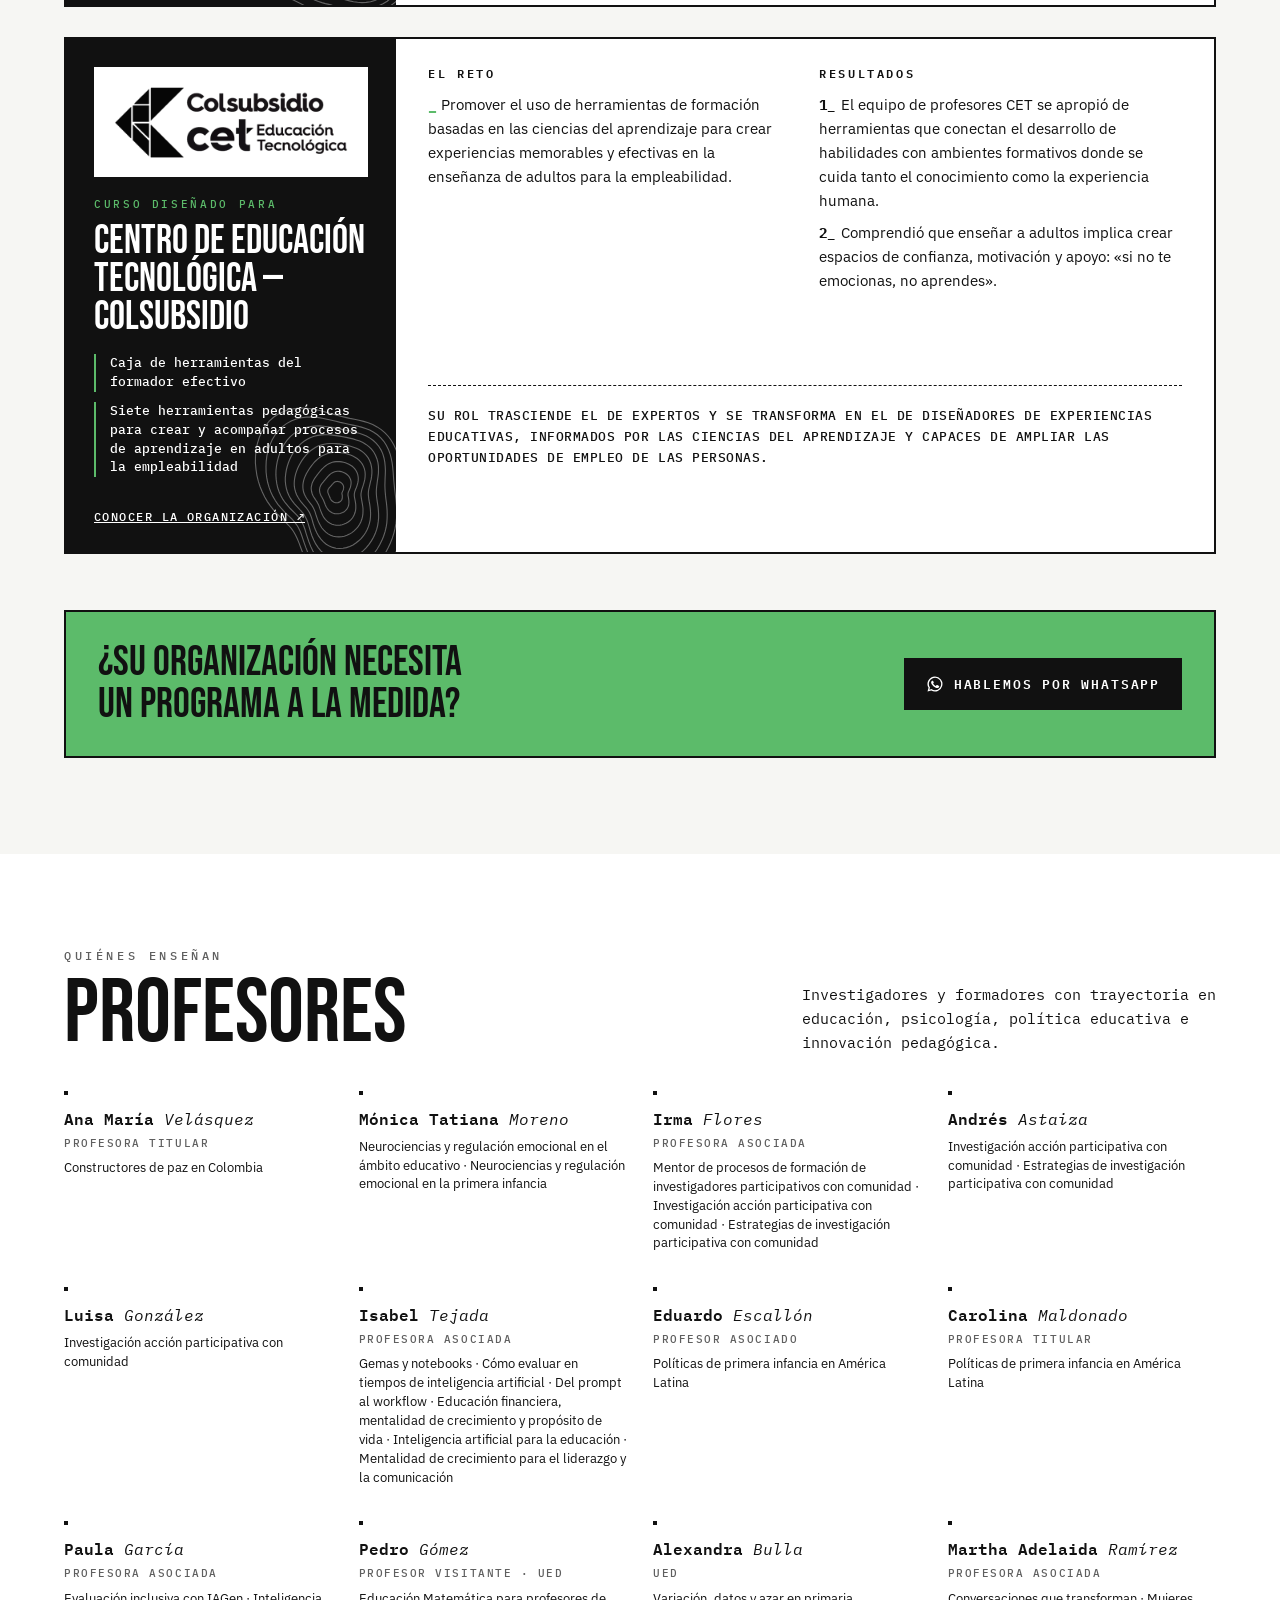
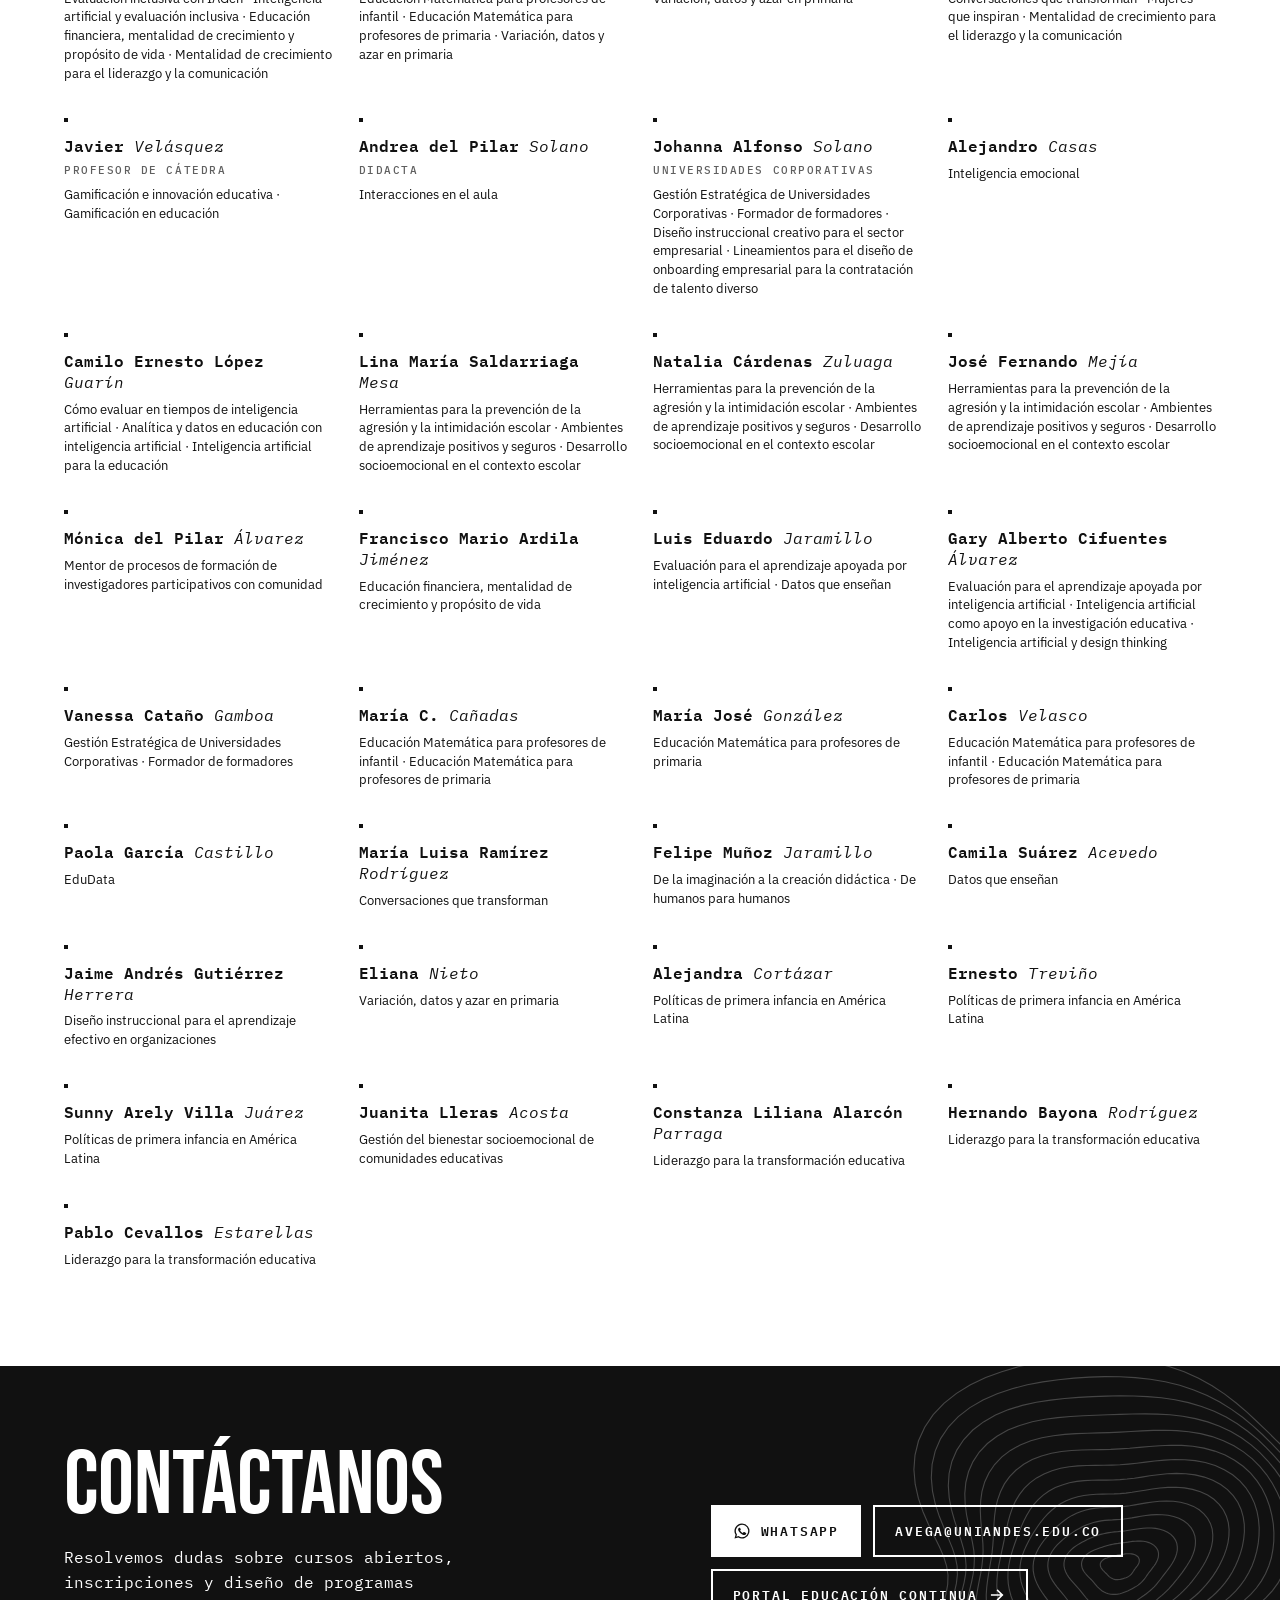
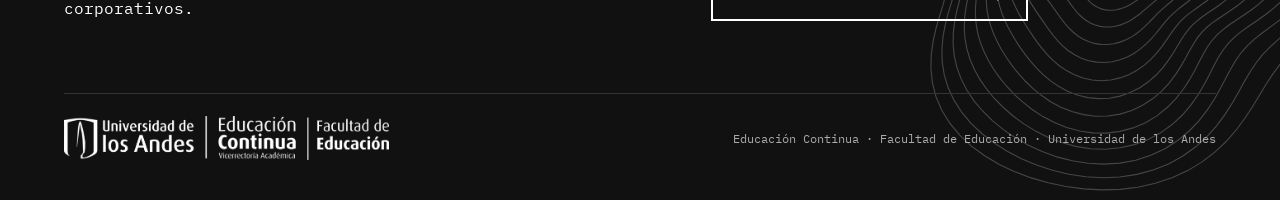
==== commit c3ebf5ad: "Sincroniza cursos de Educación con el portal de Uniandes Co-Authored-By: Claude Opus 5.5 <noreply@an" ====
--- a/index.html
+++ b/index.html
@@ -67,6 +67,7 @@
             <option value="abierto">Inscripciones abiertas</option>
             <option value="proximamente">Próximamente</option>
             <option value="desarrollo">En desarrollo</option>
+            <option value="finalizado">Finalizado</option>
           </select>
           <span class="conteo" id="conteo" aria-live="polite"></span>
         </div>
--- a/estilos.css
+++ b/estilos.css
@@ -148,6 +148,7 @@
 .estado { font: 600 11px/1 var(--mono); letter-spacing: .16em; text-transform: uppercase; padding: 7px 10px; background: var(--tinta); color: var(--papel); white-space: nowrap; display: inline-block; }
 .estado.abierto { background: var(--verde); color: var(--tinta); }
 .estado.desarrollo { background: var(--papel); color: var(--tinta); outline: 1.5px solid var(--tinta); outline-offset: -1.5px; }
+.estado.finalizado { background: var(--linea); color: var(--gris); }
 .area-eti { font: 400 11px/1.3 var(--mono); color: var(--gris); text-align: right; }
 .vacio { grid-column: 1 / -1; font: 400 15px var(--mono); padding: 40px; border: 1.5px dashed var(--tinta); text-align: center; }
 
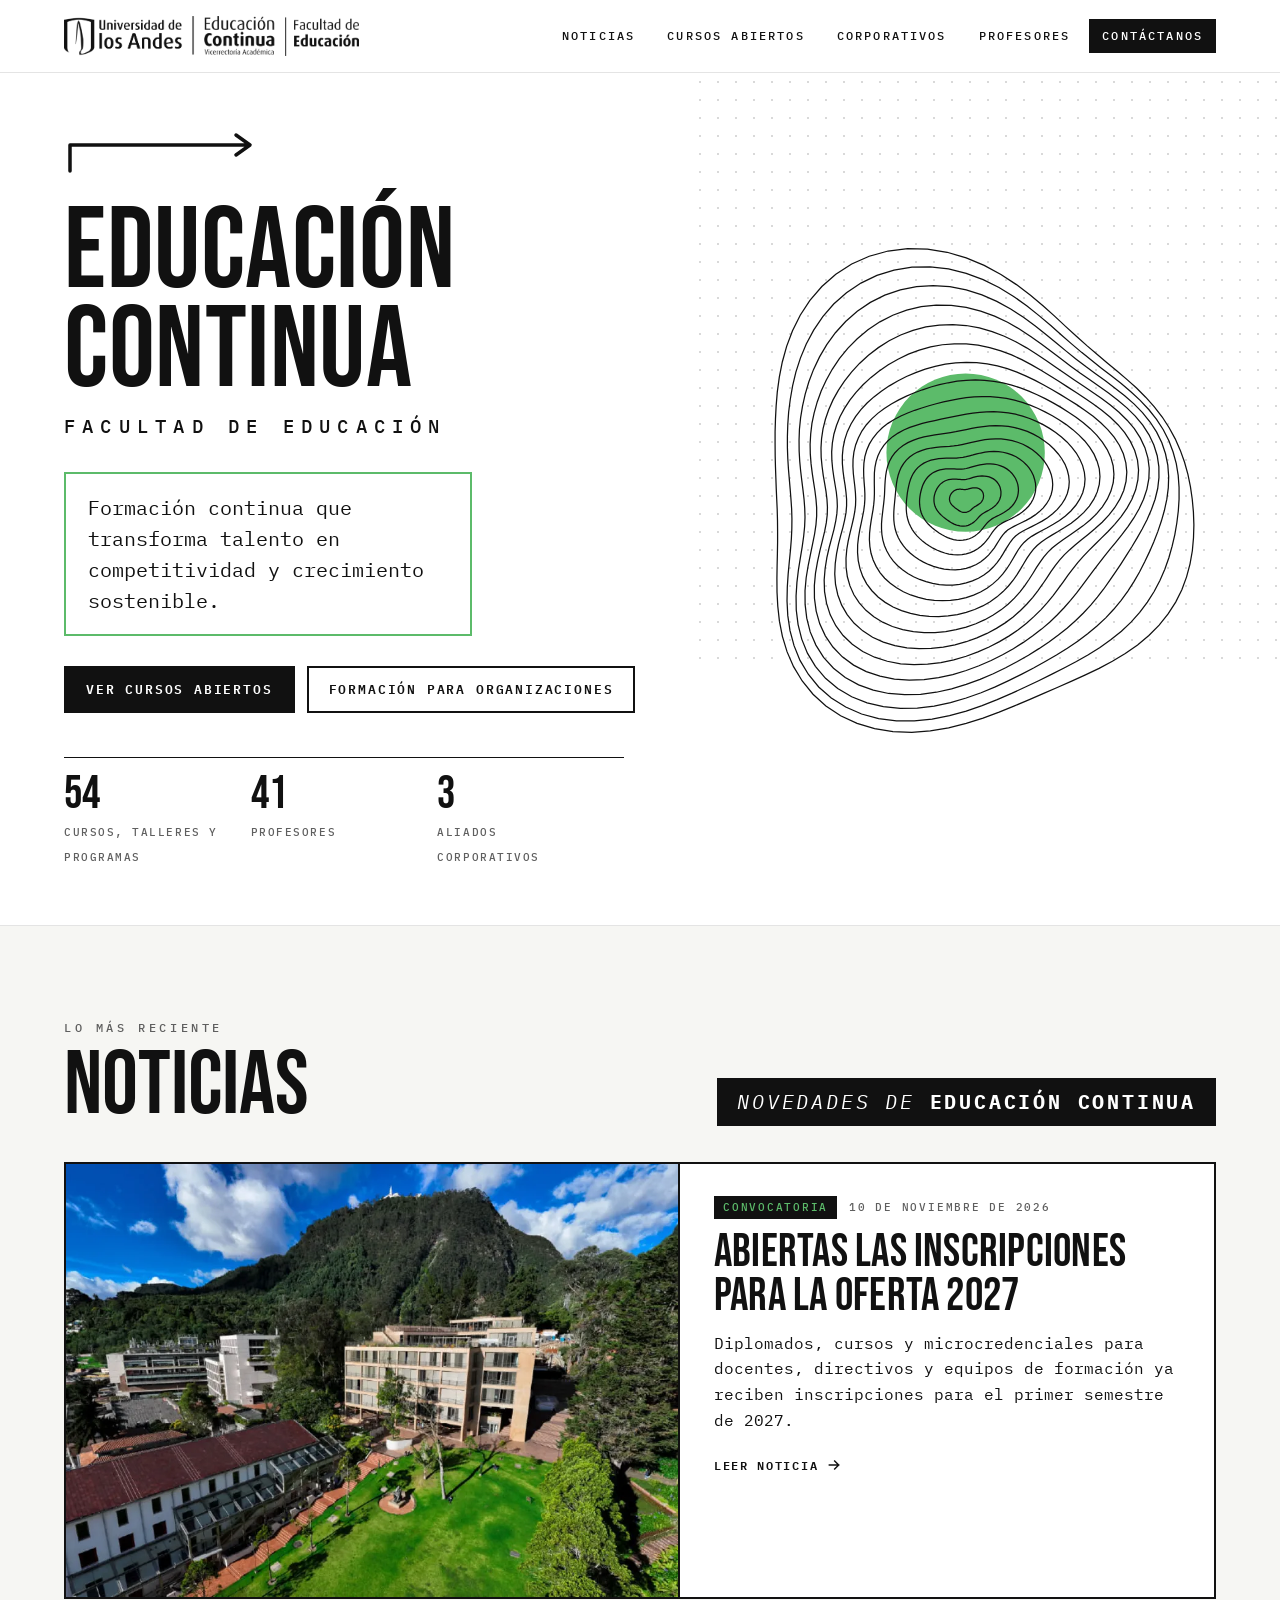
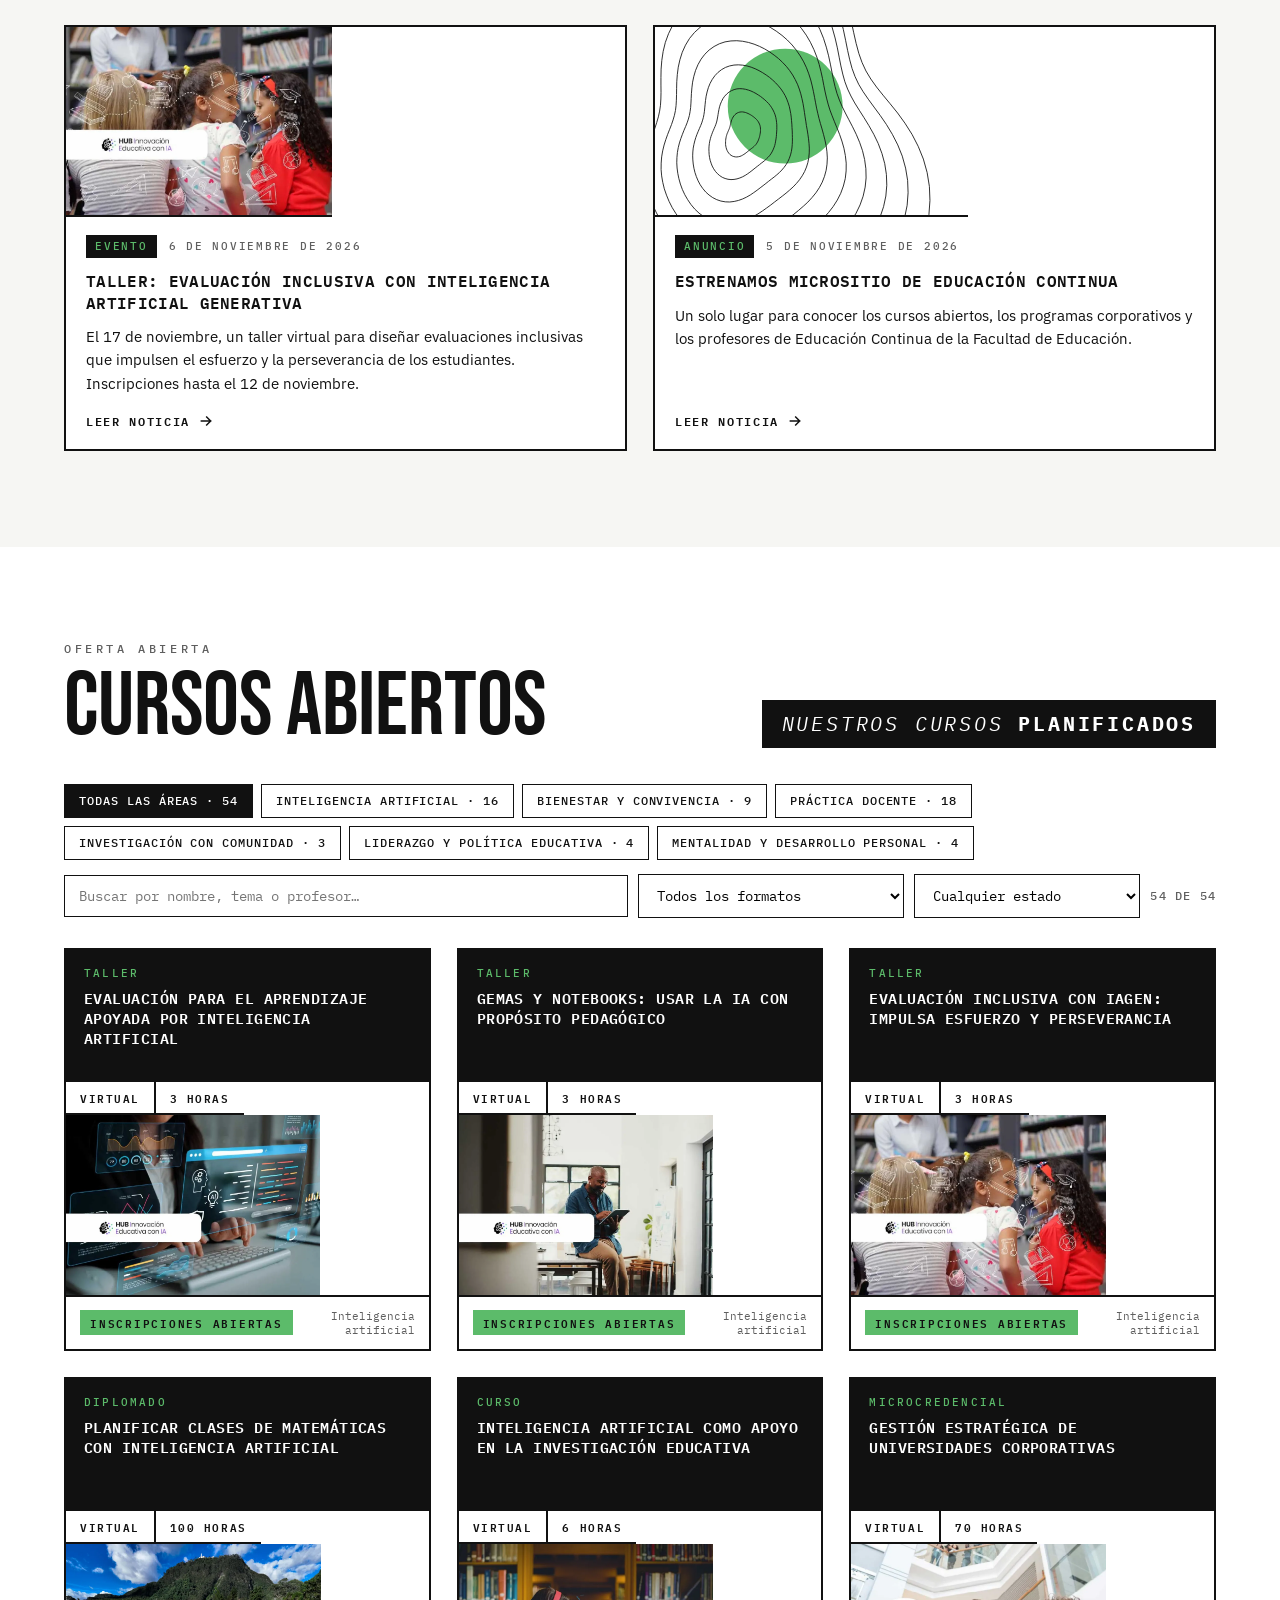
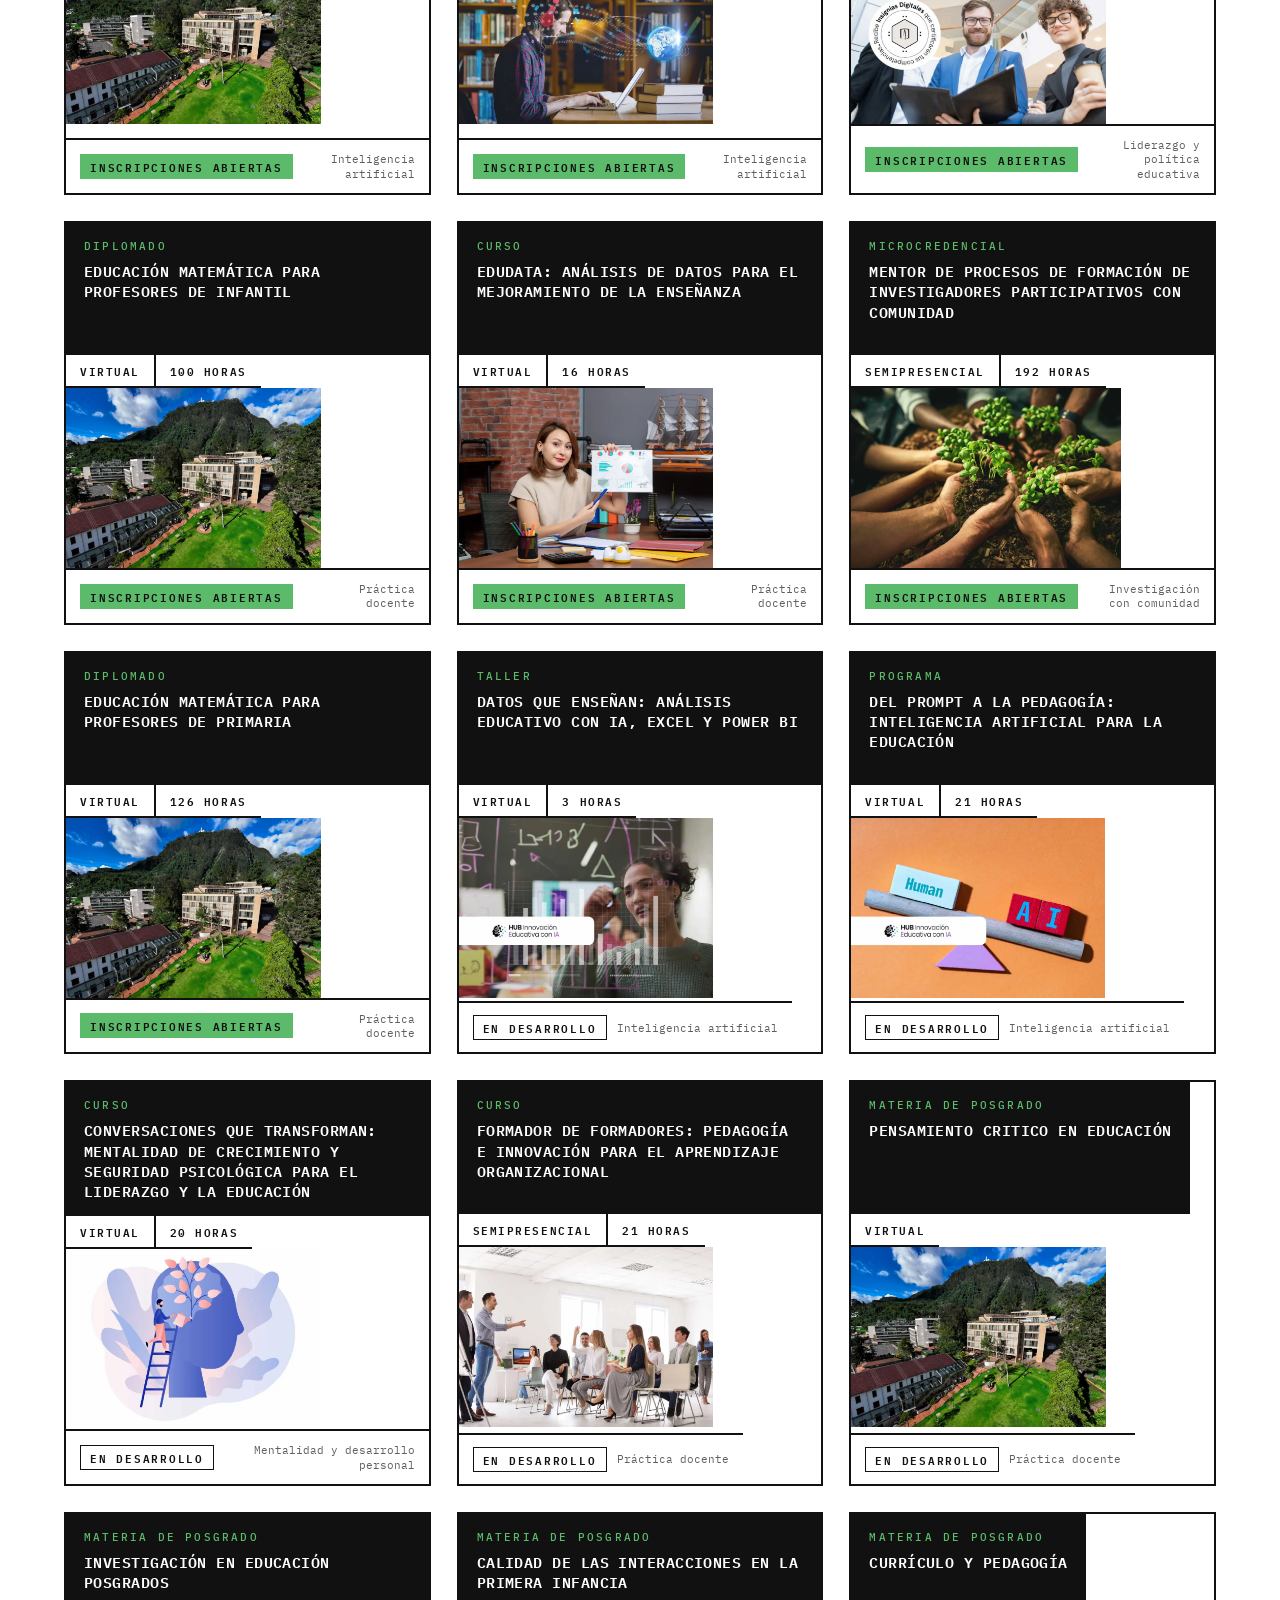
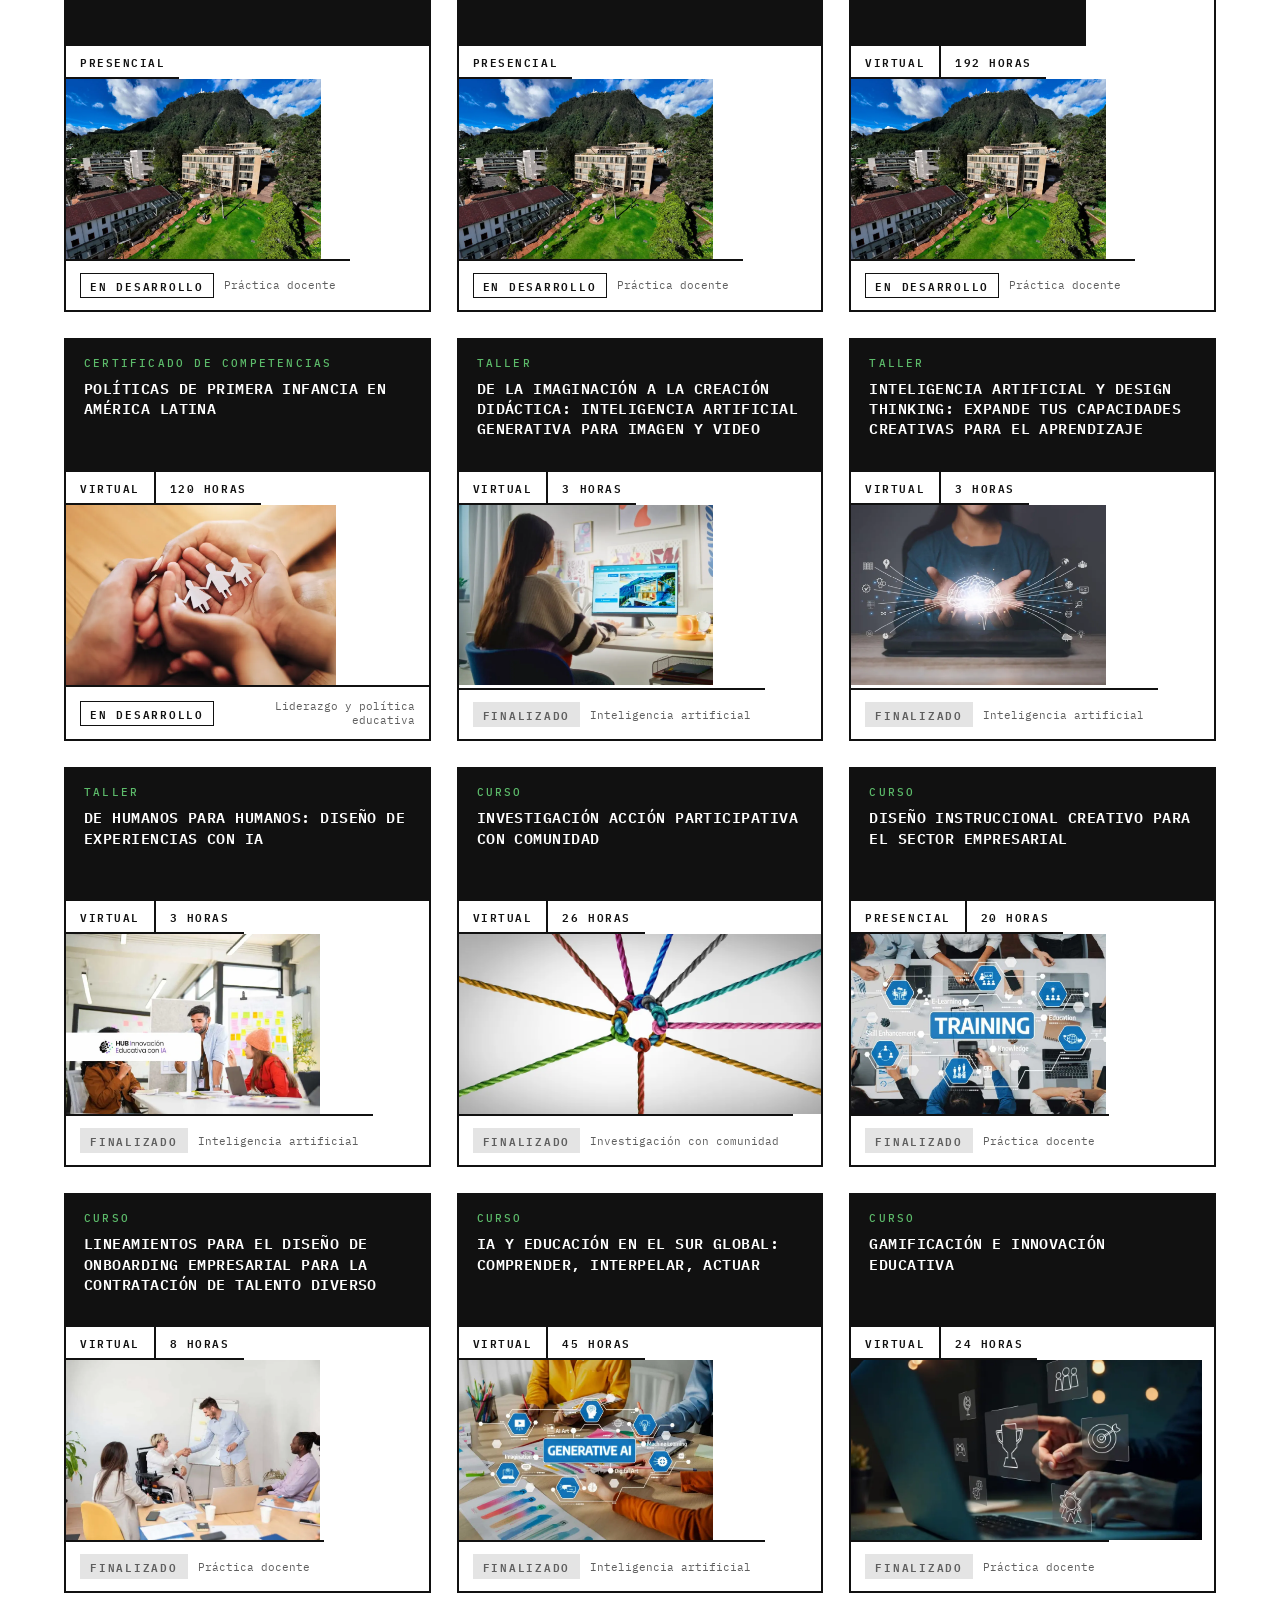
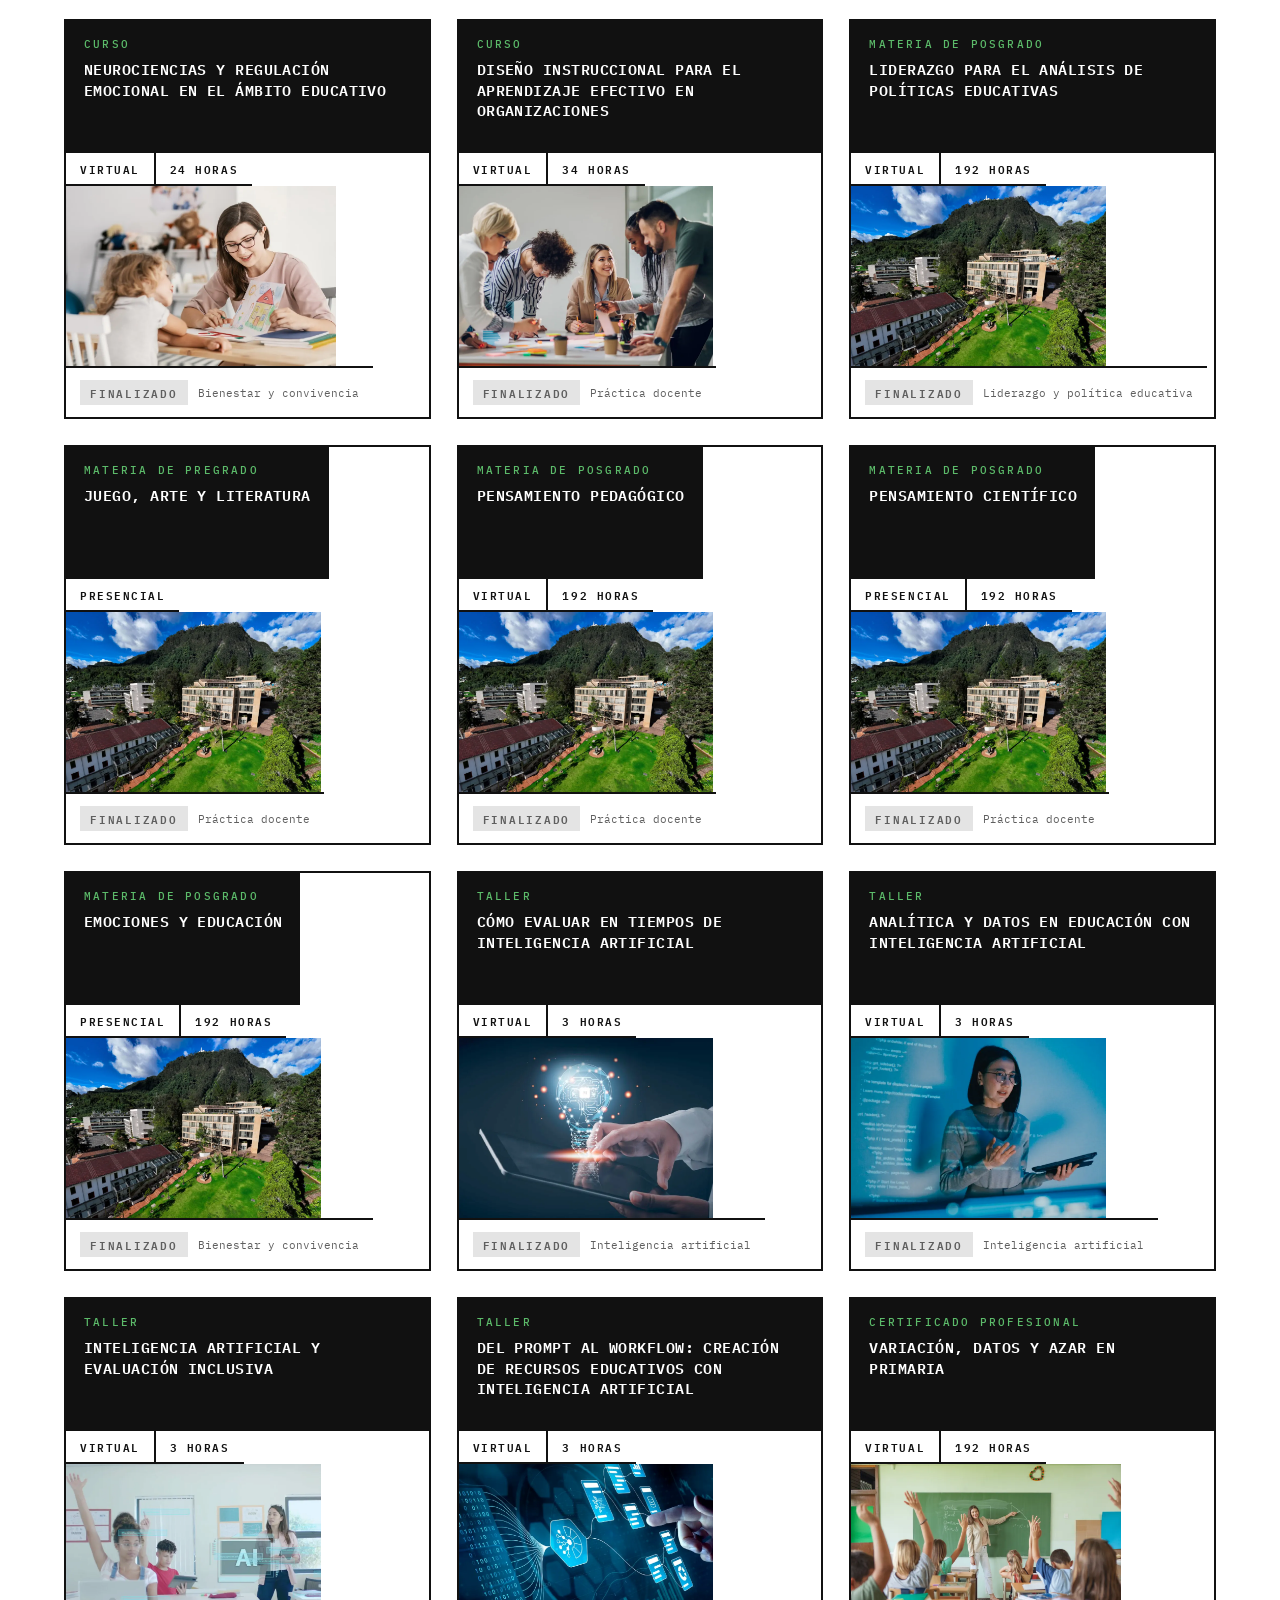
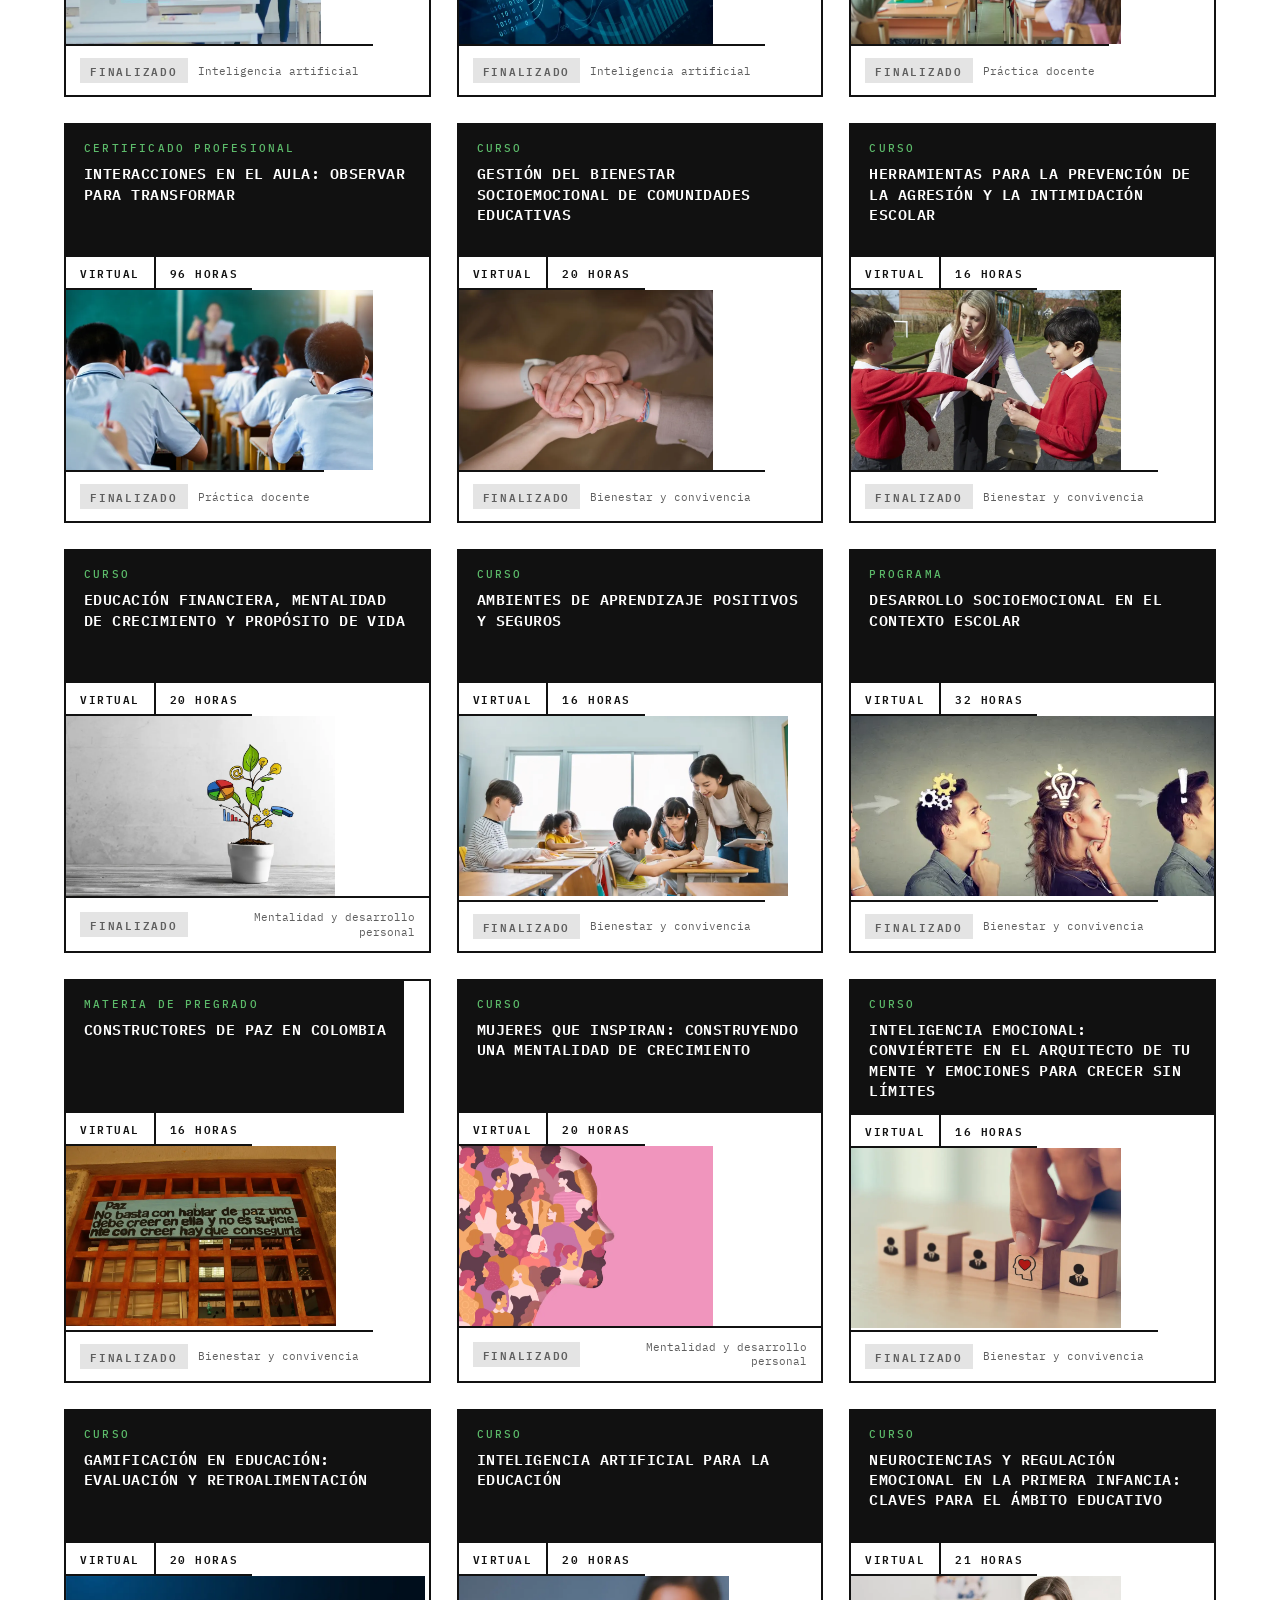
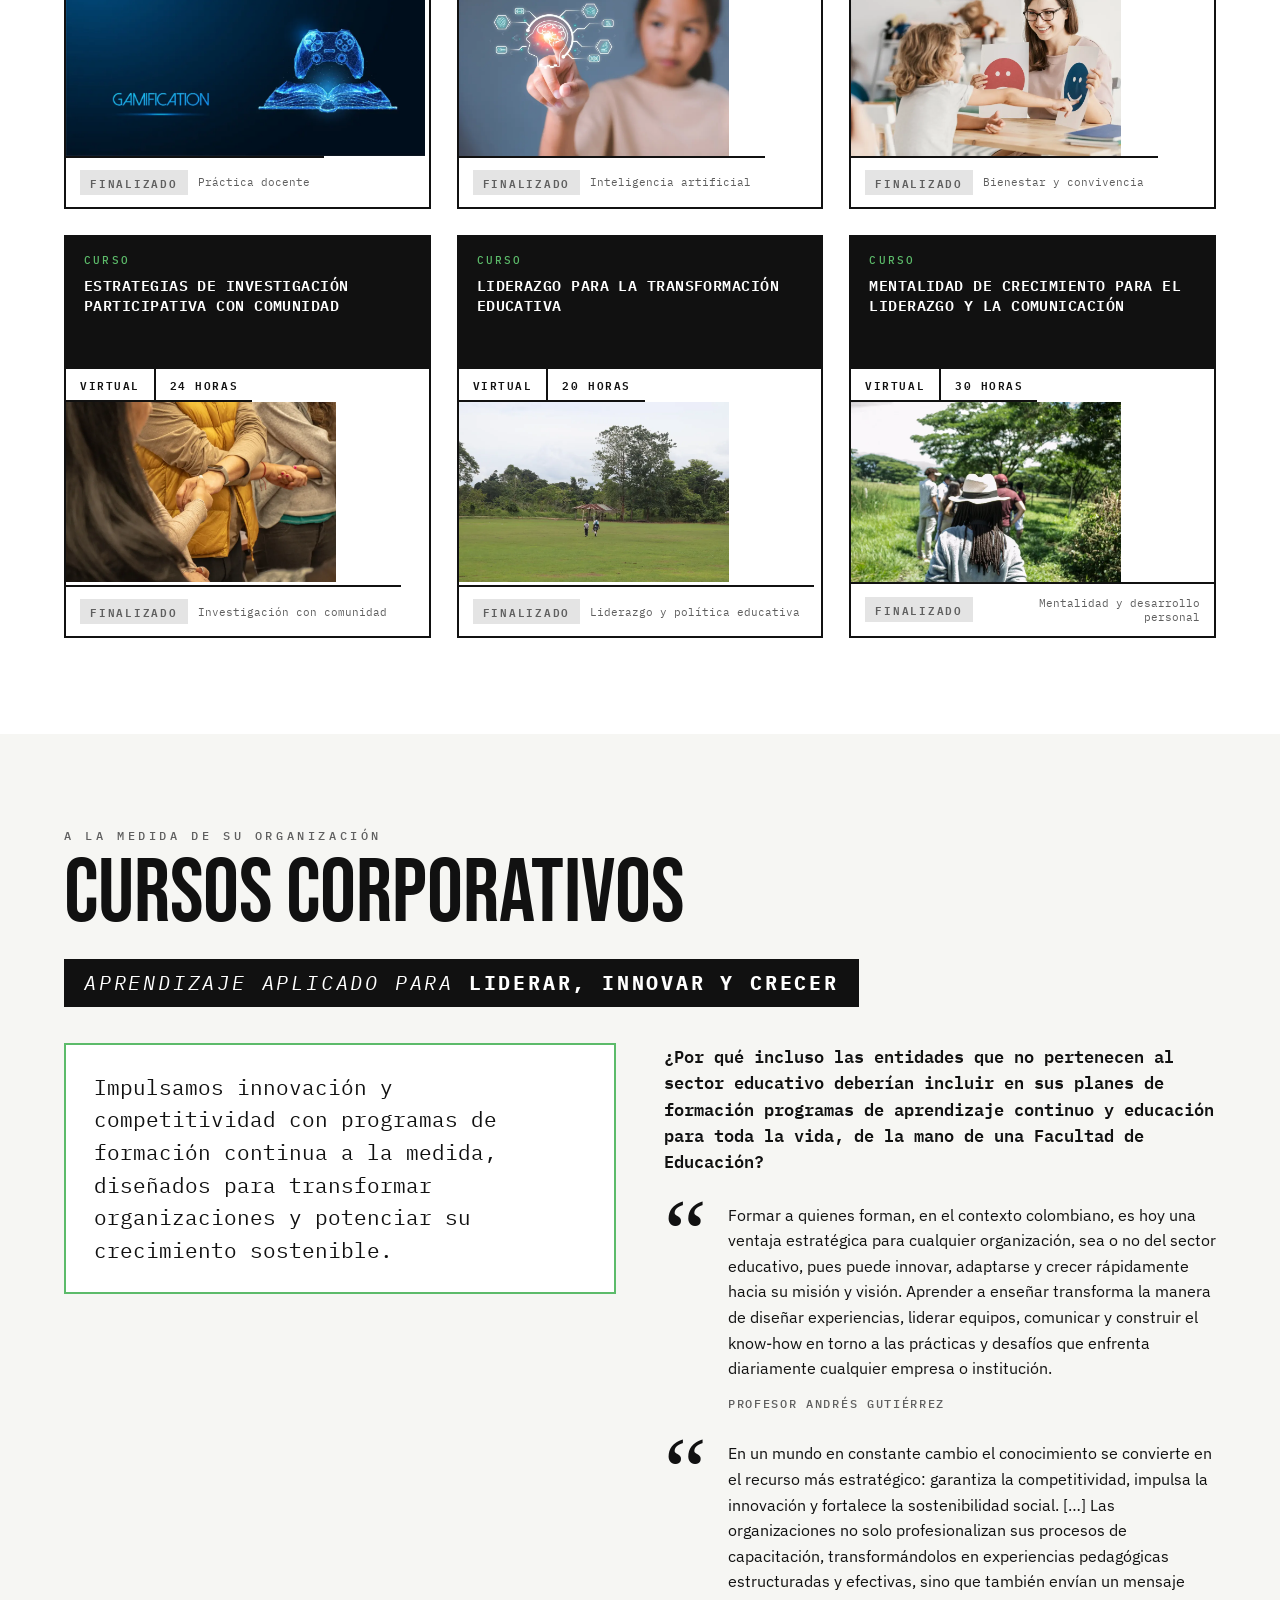
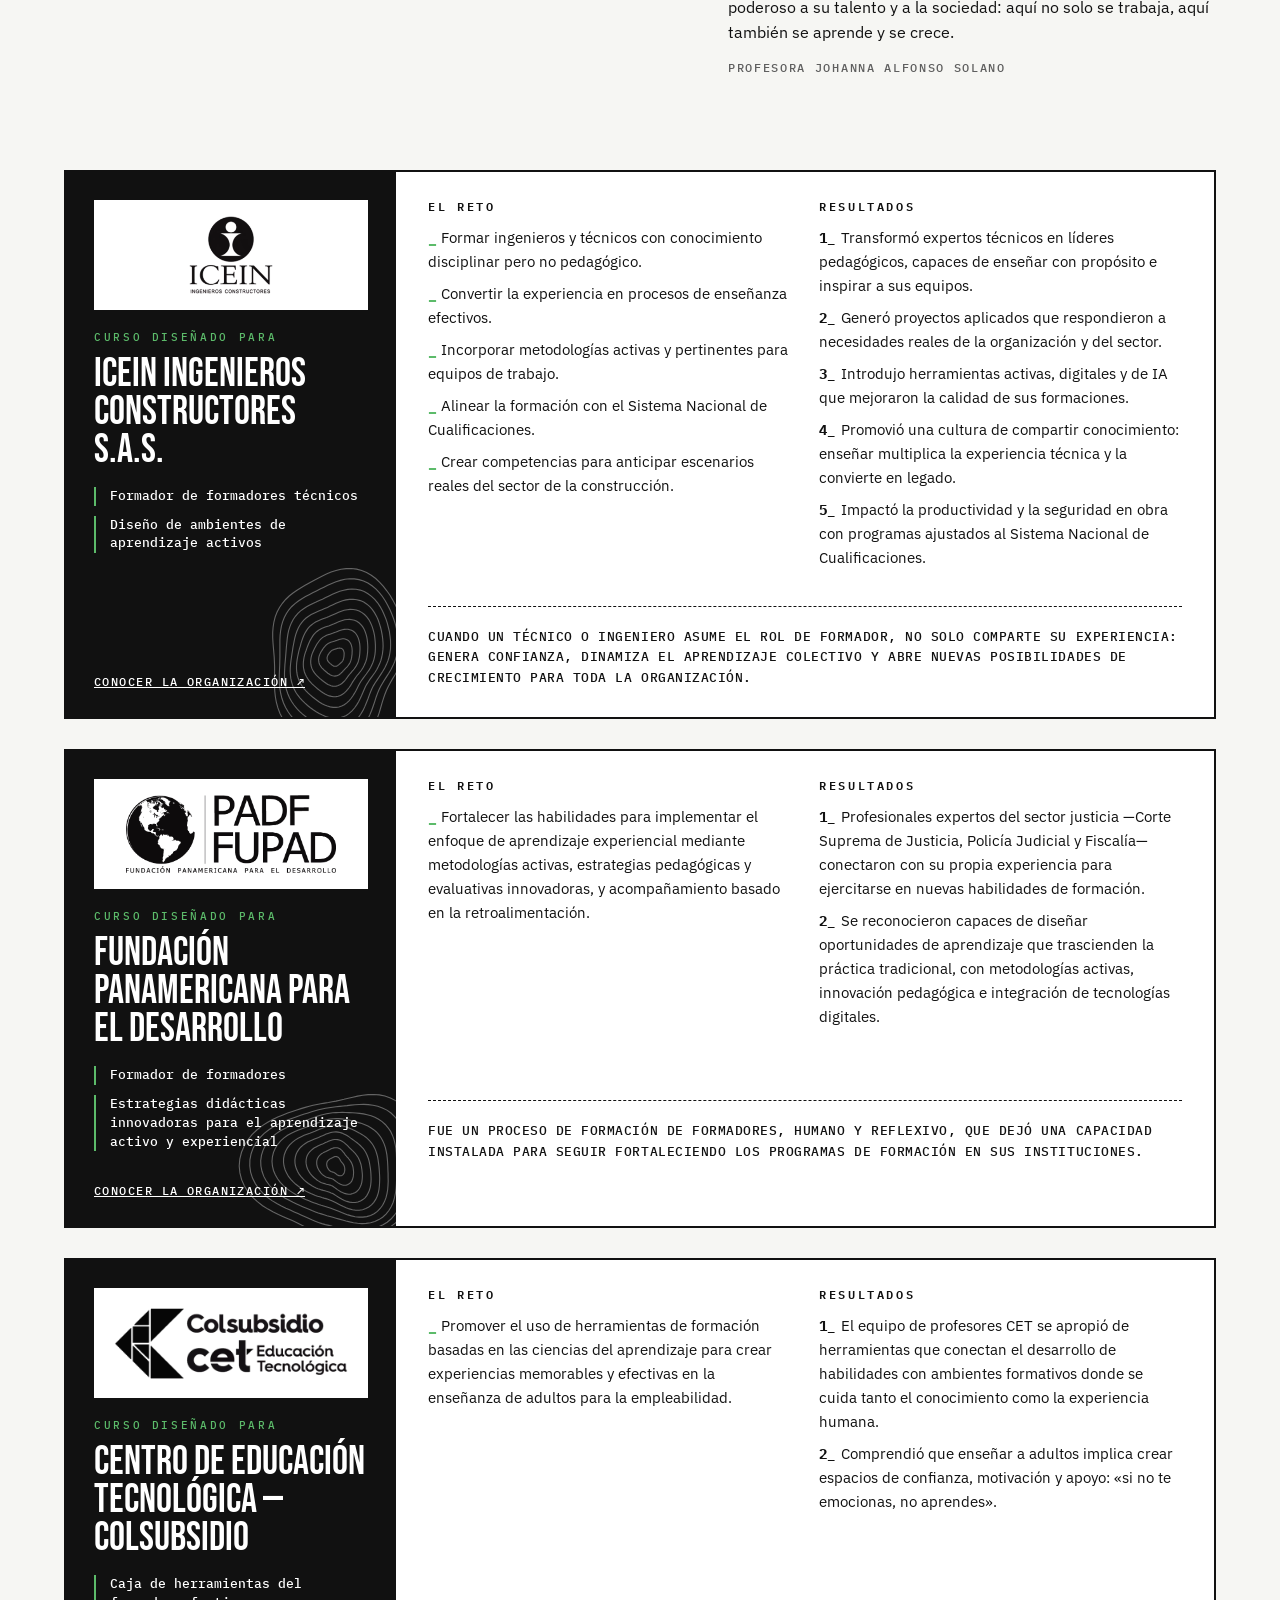
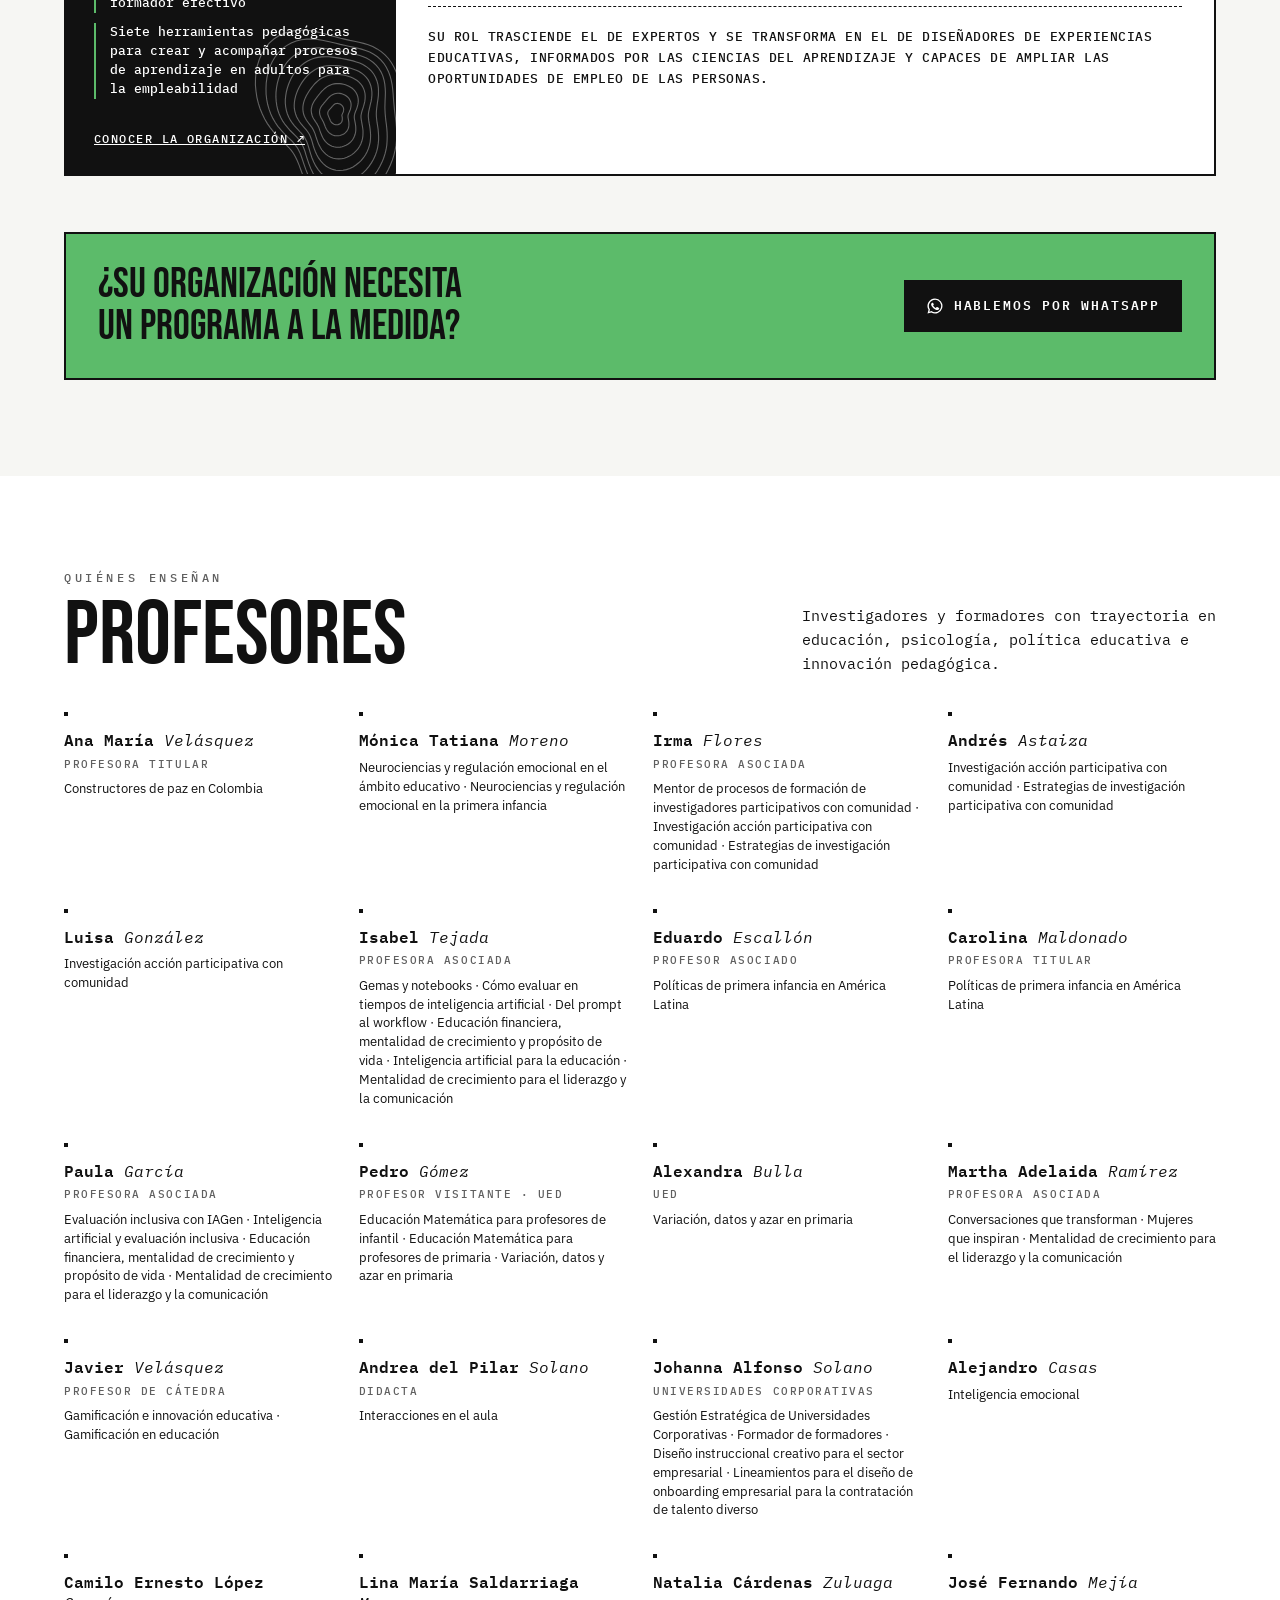
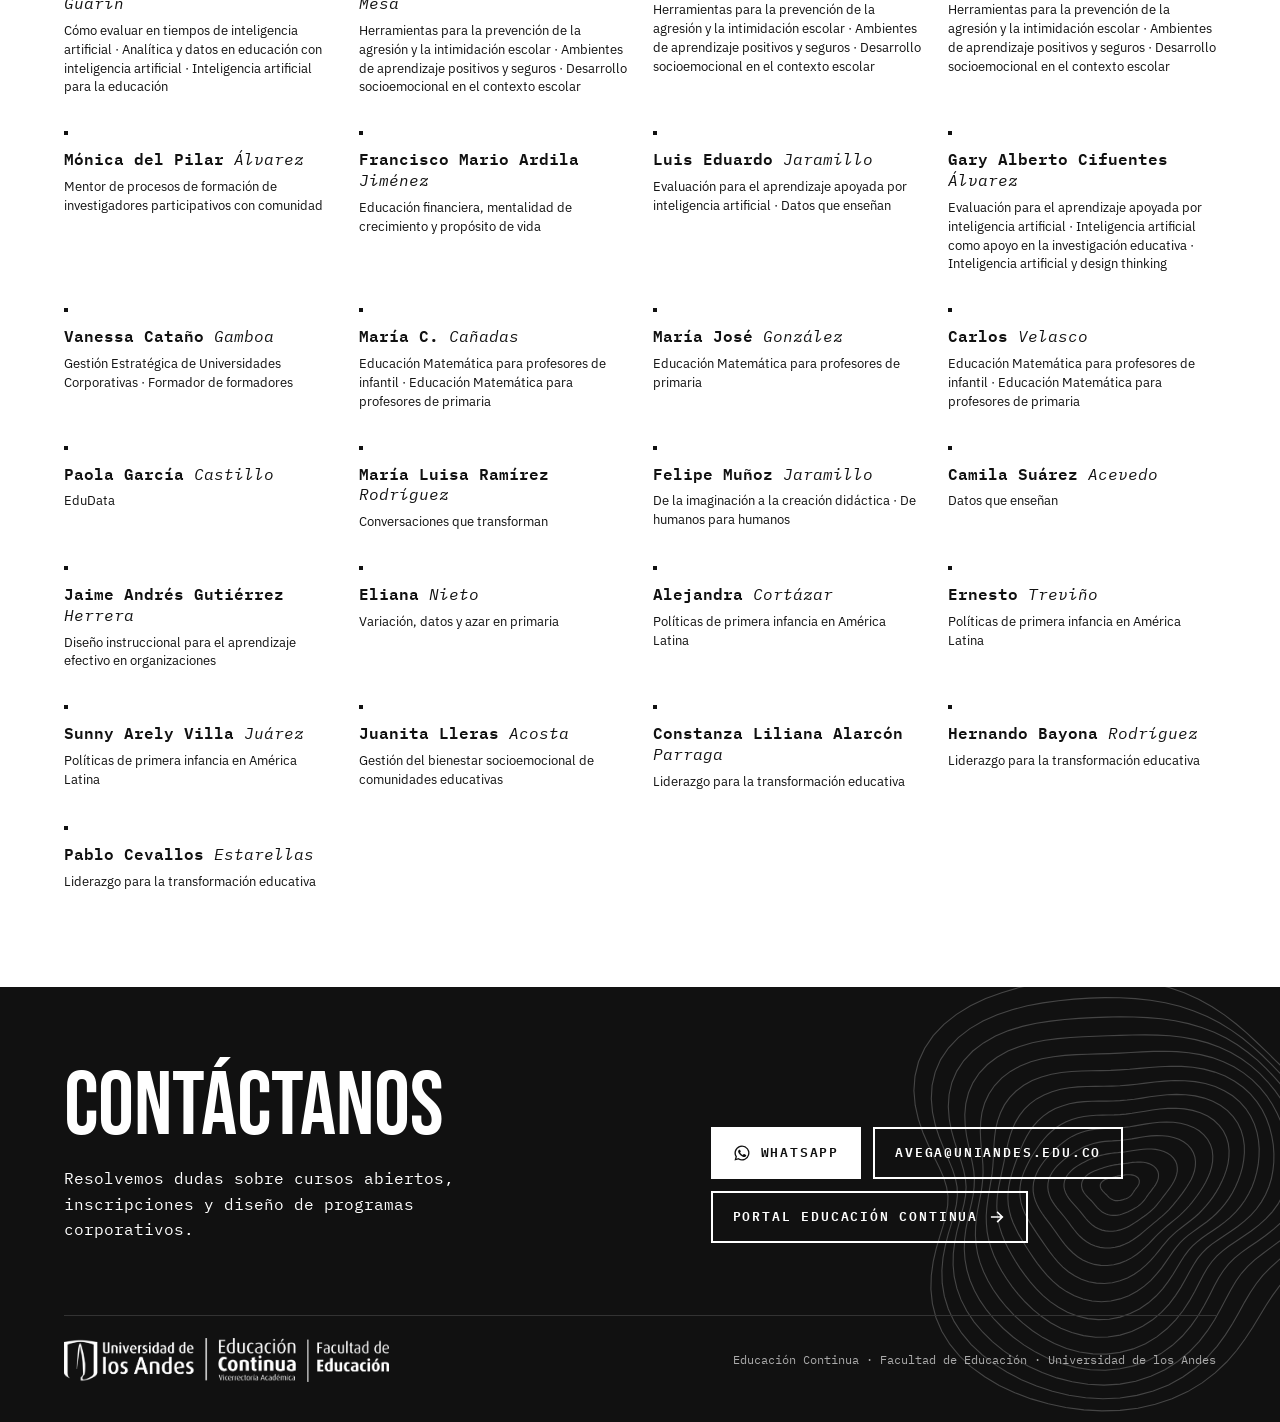
==== commit e55d9607: "Agrega sección de noticias con ventana emergente y su edición en el editor Co-Authored-By: Claude Op" ====
--- a/index.html
+++ b/index.html
@@ -17,6 +17,7 @@
     <a class="logo" href="#inicio" aria-label="Inicio · Educación Continua, Facultad de Educación"><img class="sello" src="assets/logo-edco-negro.png" alt="Universidad de los Andes · Educación Continua · Facultad de Educación"></a>
     <button class="menu-btn" aria-expanded="false" aria-controls="nav">Menú</button>
     <nav class="nav" id="nav" aria-label="Secciones">
+      <a href="#noticias" id="nav-noticias">Noticias</a>
       <a href="#cursos">Cursos abiertos</a>
       <a href="#corporativos">Corporativos</a>
       <a href="#profesores">Profesores</a>
@@ -41,6 +42,20 @@
         <div class="cifras" id="cifras"></div>
       </div>
       <div class="arte" id="arte-portada" aria-hidden="true"></div>
+    </div>
+  </section>
+
+  <section class="seccion alt" id="noticias" aria-labelledby="t-noticias">
+    <div class="envoltura">
+      <div class="titulo-seccion">
+        <div>
+          <p class="eti">Lo más reciente</p>
+          <h2 id="t-noticias">Noticias</h2>
+        </div>
+        <span class="banda">Novedades de <b>Educación Continua</b></span>
+      </div>
+      <div class="noticias" id="rejilla-noticias"></div>
+      <div class="mas-noticias" id="mas-noticias" hidden><button class="boton" id="ver-noticias" aria-expanded="false"></button></div>
     </div>
   </section>
 
--- a/estilos.css
+++ b/estilos.css
@@ -309,3 +309,49 @@
 /* Logos de empresas en los casos corporativos */
 .logo-empresa { position: relative; display: flex; align-items: center; justify-content: center; background: var(--papel); height: 110px; padding: 16px 20px; margin-bottom: 22px; }
 .logo-empresa img { max-height: 100%; max-width: 100%; width: auto; object-fit: contain; }
+
+/* ---------- Noticias ---------- */
+.noticias { display: grid; grid-template-columns: repeat(3, 1fr); gap: 26px; }
+.noticia {
+  display: flex; flex-direction: column; text-align: left; padding: 0; cursor: pointer;
+  background: var(--papel); border: 2px solid var(--tinta);
+  transition: transform .18s, box-shadow .18s;
+}
+.noticia:hover, .noticia:focus-visible { transform: translate(-4px, -4px); box-shadow: 8px 8px 0 var(--verde); outline: none; }
+.noticia .n-foto { height: 190px; overflow: hidden; border-bottom: 2px solid var(--tinta); background: var(--papel); }
+.noticia .n-foto img, .noticia .n-foto svg { width: 100%; height: 100%; object-fit: cover; display: block; transition: transform .4s; }
+.noticia:hover .n-foto img { transform: scale(1.04); }
+.noticia .n-texto { padding: 18px 20px 20px; display: flex; flex-direction: column; flex: 1; }
+.n-meta { display: flex; flex-wrap: wrap; align-items: center; gap: 8px 12px; margin: 0 0 12px; font: 500 11px/1 var(--mono); letter-spacing: .16em; text-transform: uppercase; color: var(--gris); }
+.n-cat { background: var(--tinta); color: var(--verde); padding: 6px 9px; }
+.noticia h3 { font: 600 16px/1.35 var(--mono); text-transform: uppercase; letter-spacing: .02em; margin: 0; }
+.n-resumen { margin: 12px 0 0; font-size: 15px; line-height: 1.55; display: -webkit-box; -webkit-line-clamp: 4; -webkit-box-orient: vertical; overflow: hidden; }
+.n-leer { margin-top: auto; padding-top: 18px; display: inline-flex; align-items: center; gap: 8px; font: 600 12px/1 var(--mono); letter-spacing: .14em; text-transform: uppercase; }
+.n-leer svg { width: 16px; height: 16px; transition: transform .18s; }
+.noticia:hover .n-leer svg { transform: translateX(4px); }
+
+/* La más reciente ocupa todo el ancho */
+.noticia.destacada { grid-column: 1 / -1; display: grid; grid-template-columns: 1.15fr 1fr; }
+.noticia.destacada .n-foto { height: auto; min-height: 320px; border-bottom: 0; border-right: 2px solid var(--tinta); }
+.noticia.destacada .n-texto { padding: 32px 34px; justify-content: center; }
+.noticia.destacada h3 { font: 400 clamp(34px, 3.6vw, 52px)/.95 var(--display); text-transform: none; letter-spacing: .005em; }
+.noticia.destacada .n-resumen { font: 400 16px/1.6 var(--mono); -webkit-line-clamp: 6; }
+.noticia.destacada .n-leer { margin-top: 0; padding-top: 24px; }
+
+.mas-noticias { margin-top: 30px; text-align: center; }
+.n-entradilla { font: 500 17px/1.6 var(--mono); margin: 0 0 20px; padding-left: 16px; border-left: 4px solid var(--verde); }
+.dlg-foto-noticia { height: 320px; }
+
+@media (max-width: 1020px) {
+  .noticias { grid-template-columns: repeat(2, 1fr); }
+}
+@media (max-width: 820px) {
+  .noticia.destacada { grid-template-columns: 1fr; }
+  .noticia.destacada .n-foto { min-height: 0; height: 220px; border-right: 0; border-bottom: 2px solid var(--tinta); }
+  .noticia.destacada .n-texto { padding: 22px 20px 24px; }
+}
+@media (max-width: 600px) {
+  .noticias { grid-template-columns: 1fr; }
+  .dlg-foto-noticia { height: 190px; }
+}
+@media (min-width: 601px) { .noticias.dos { grid-template-columns: repeat(2, 1fr); } }
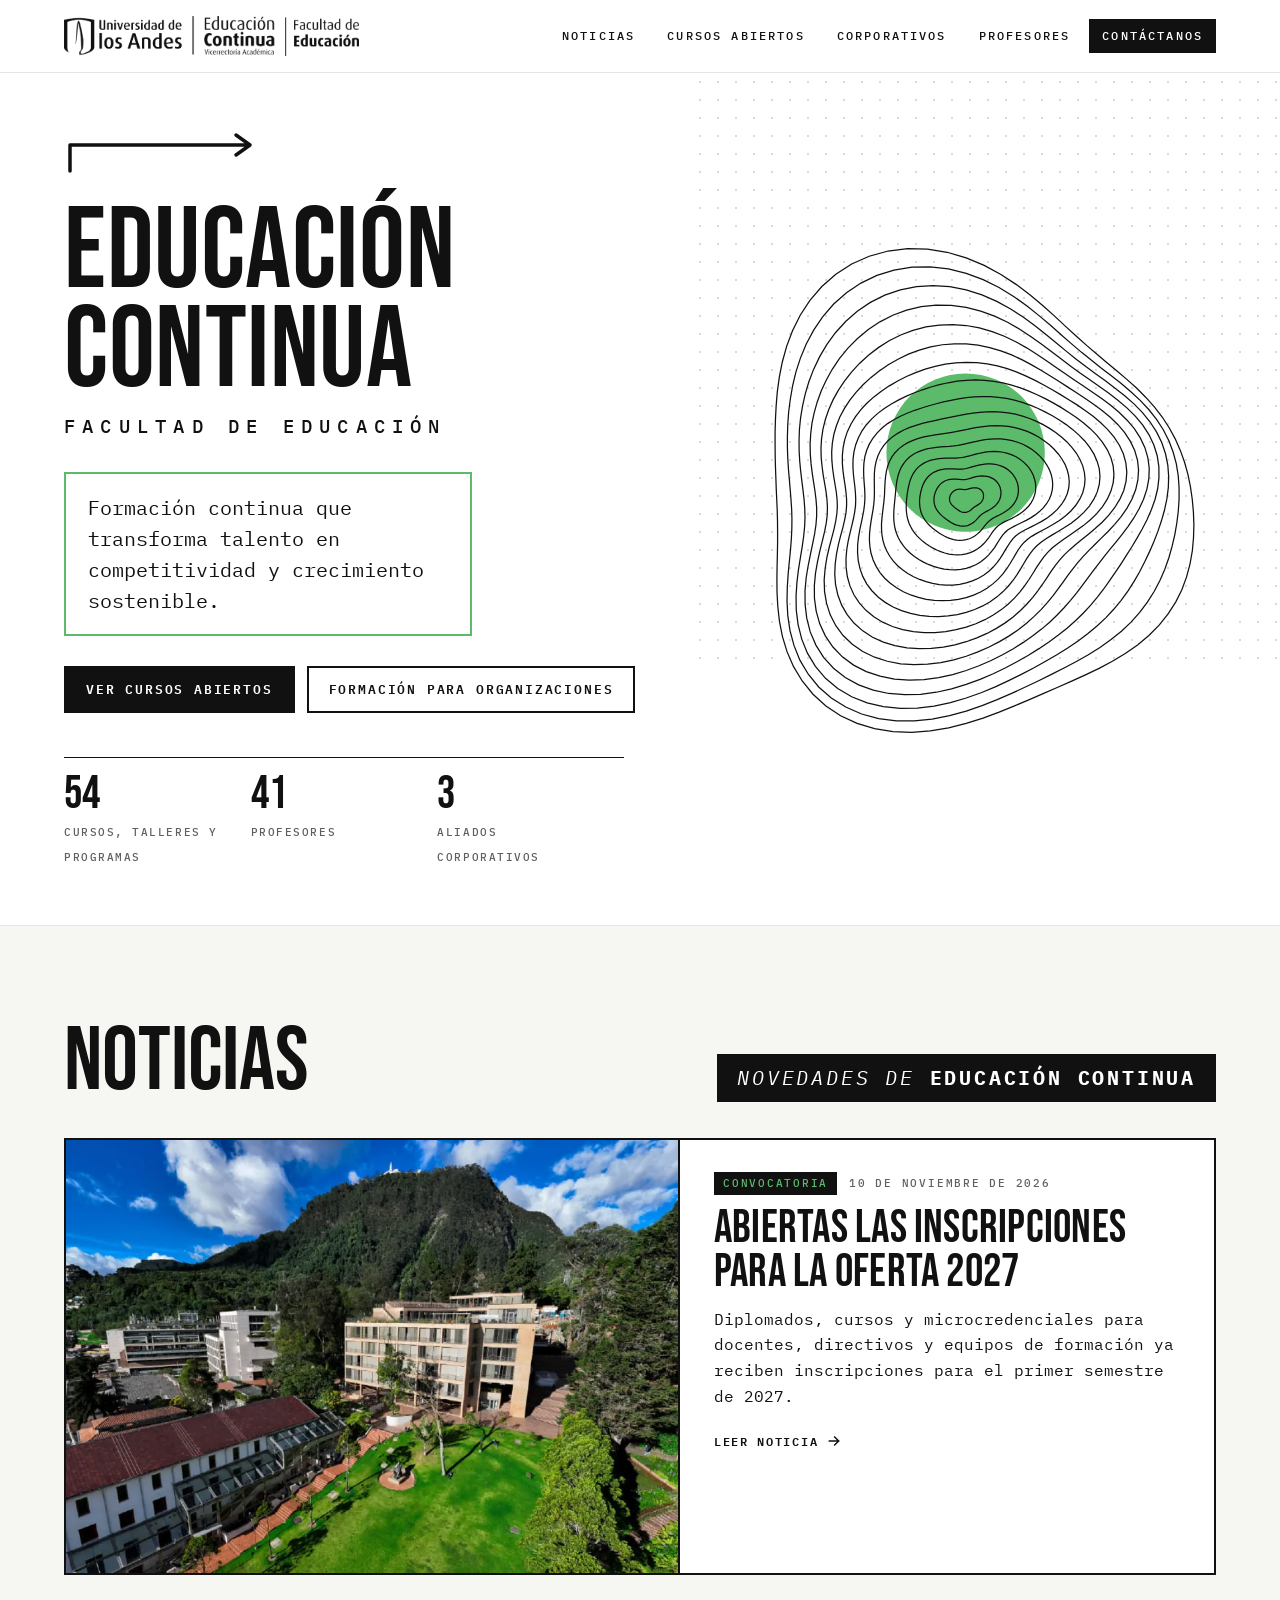
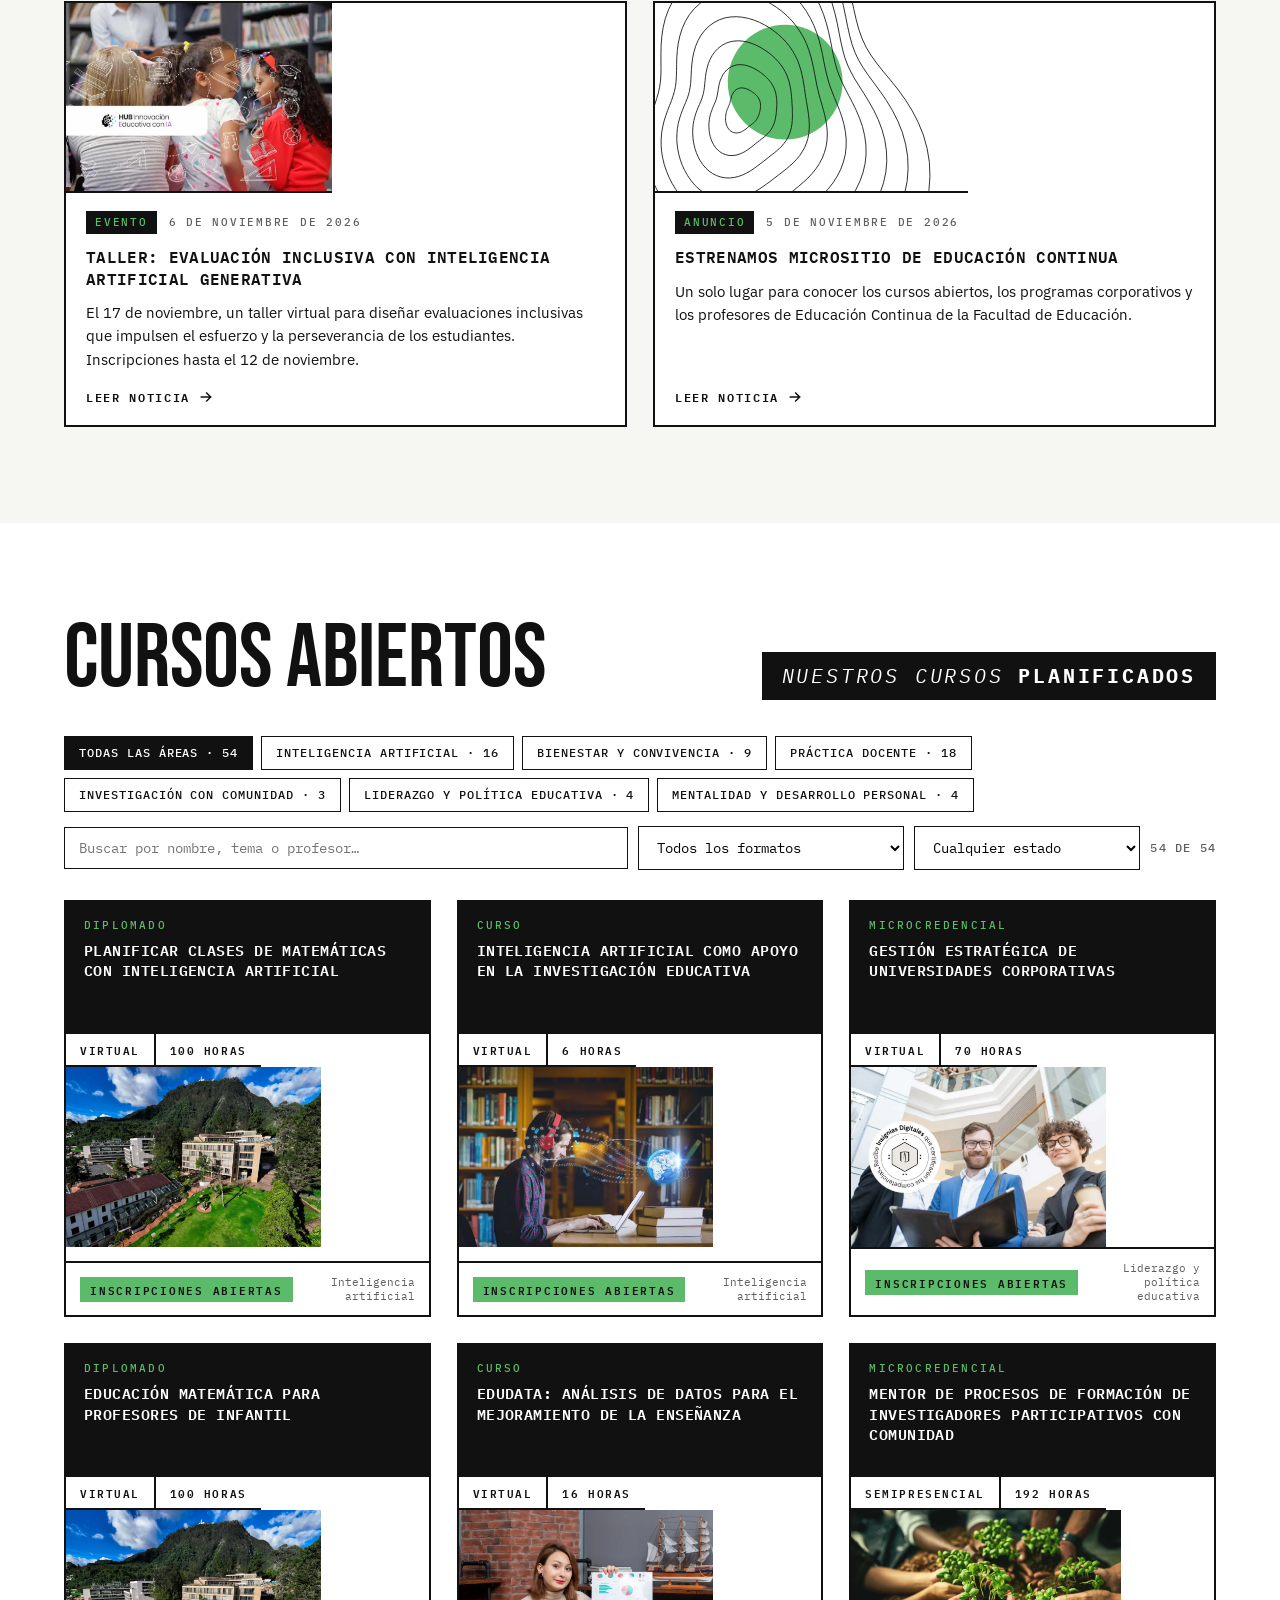
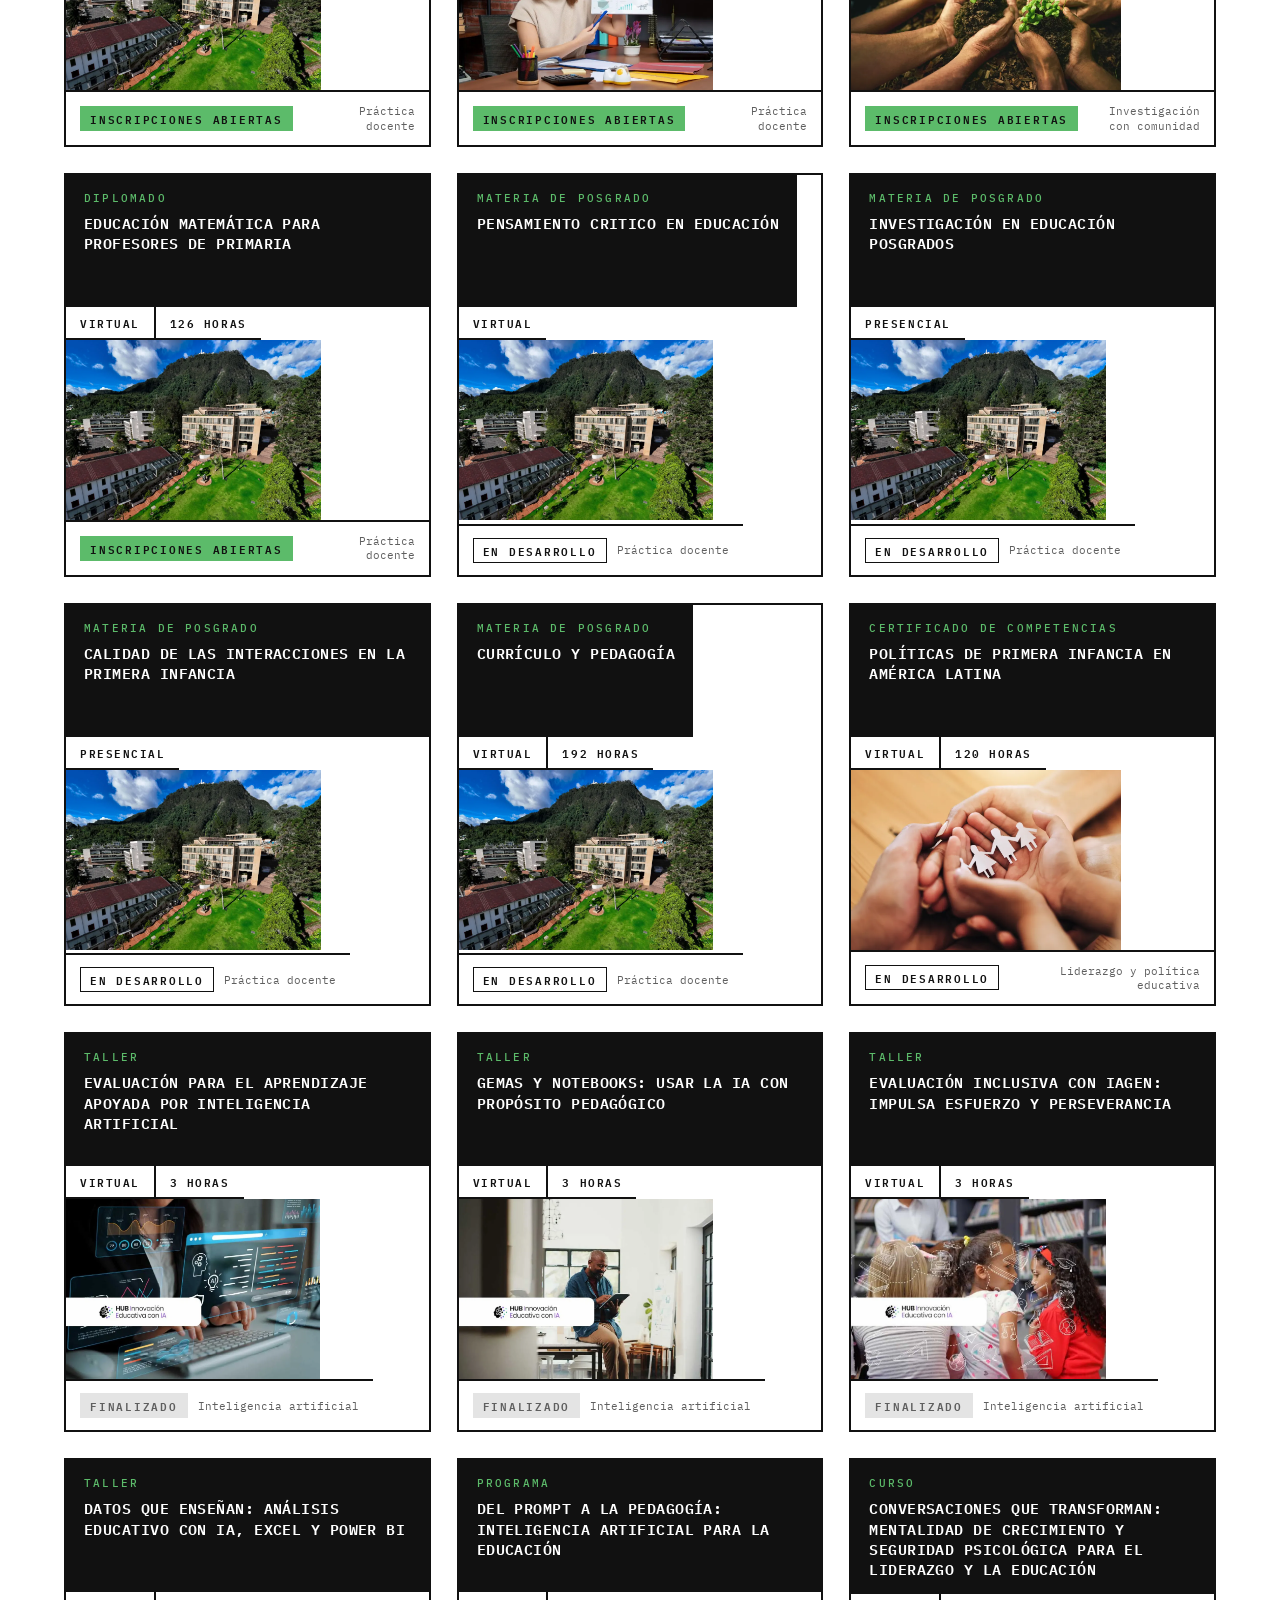
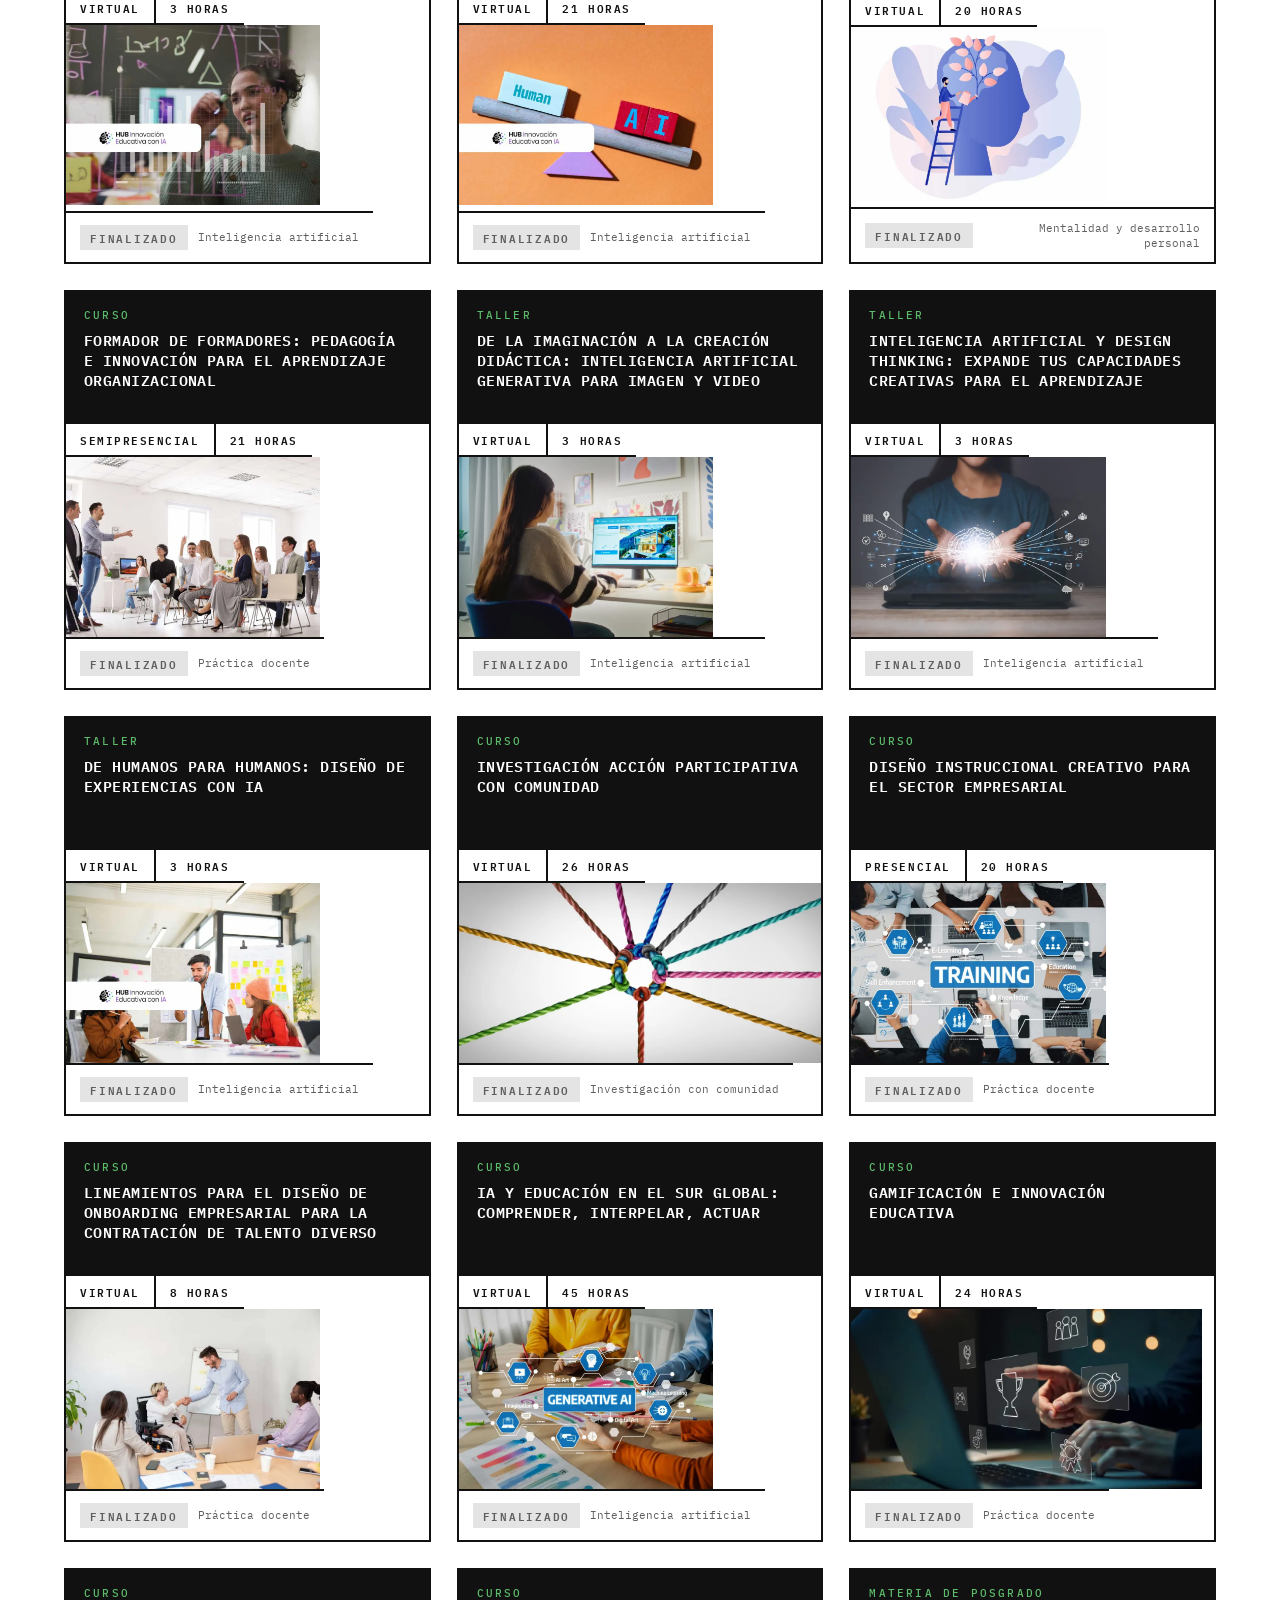
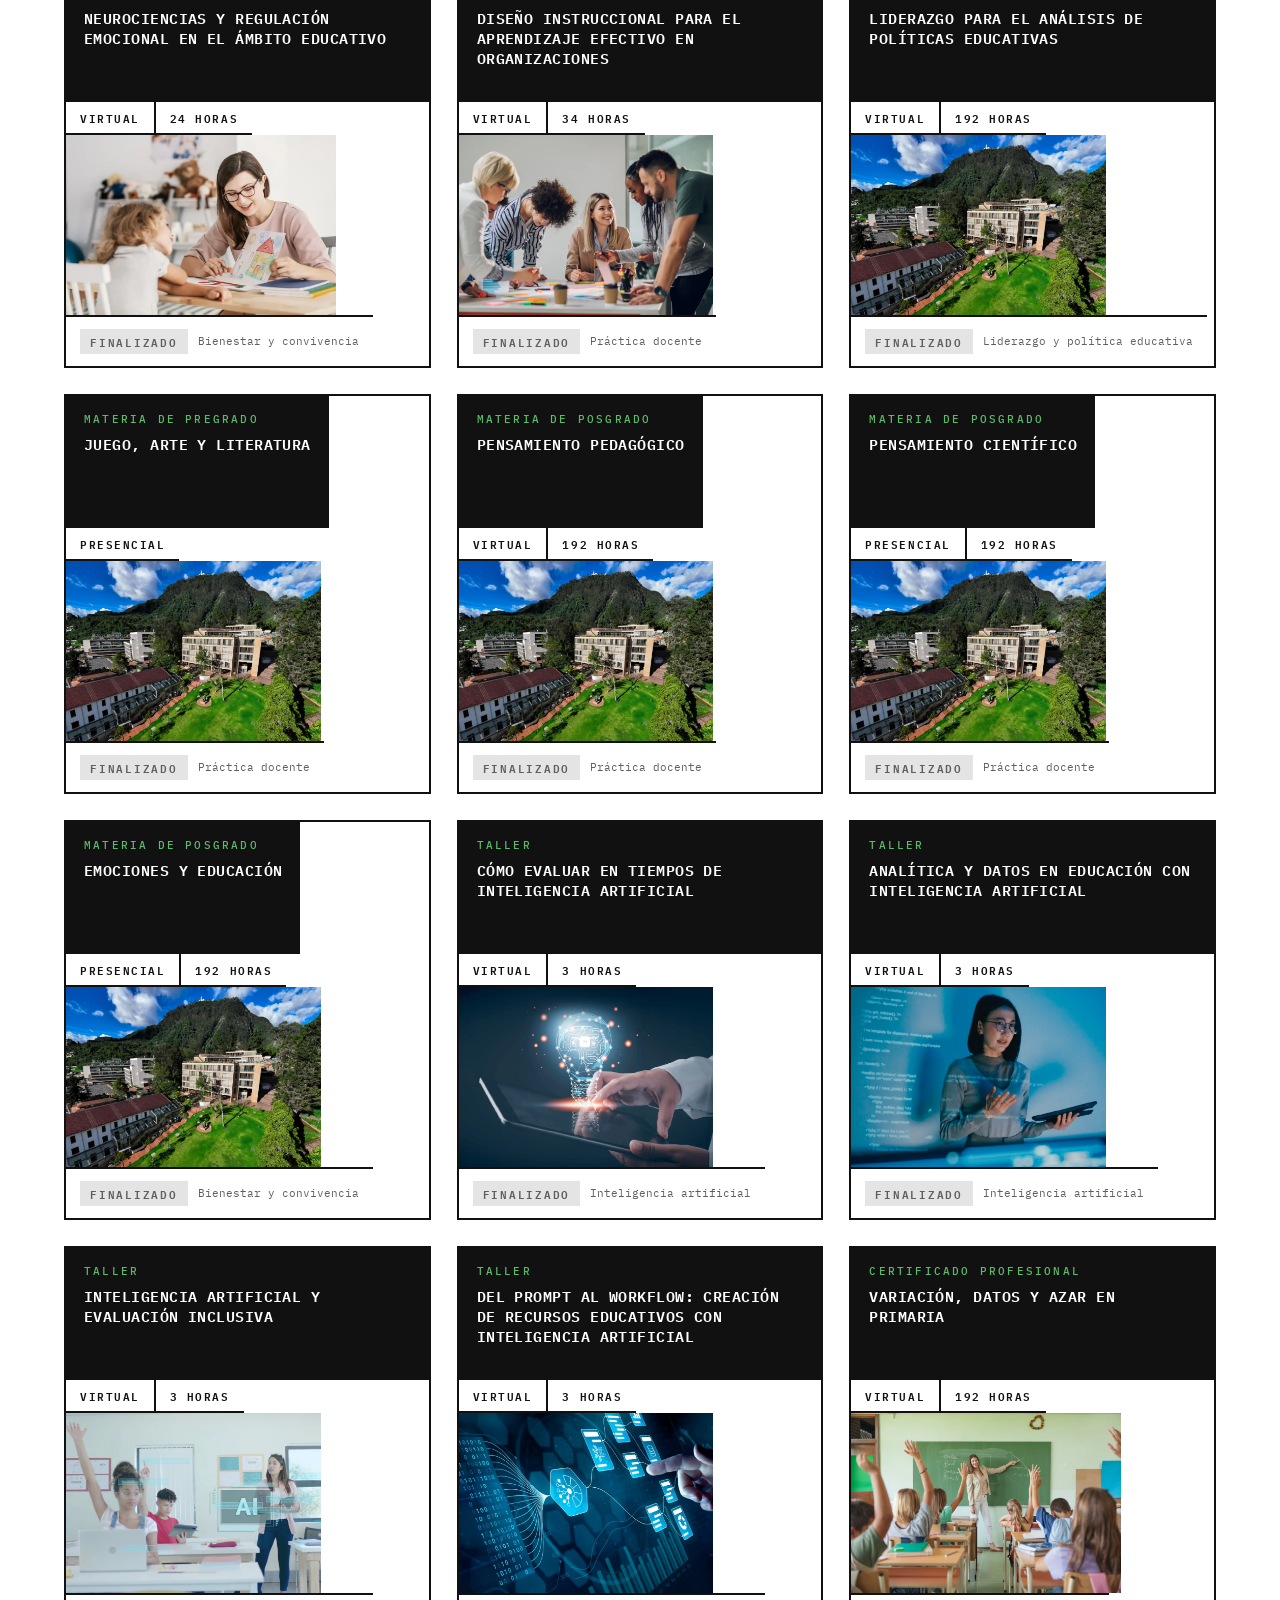
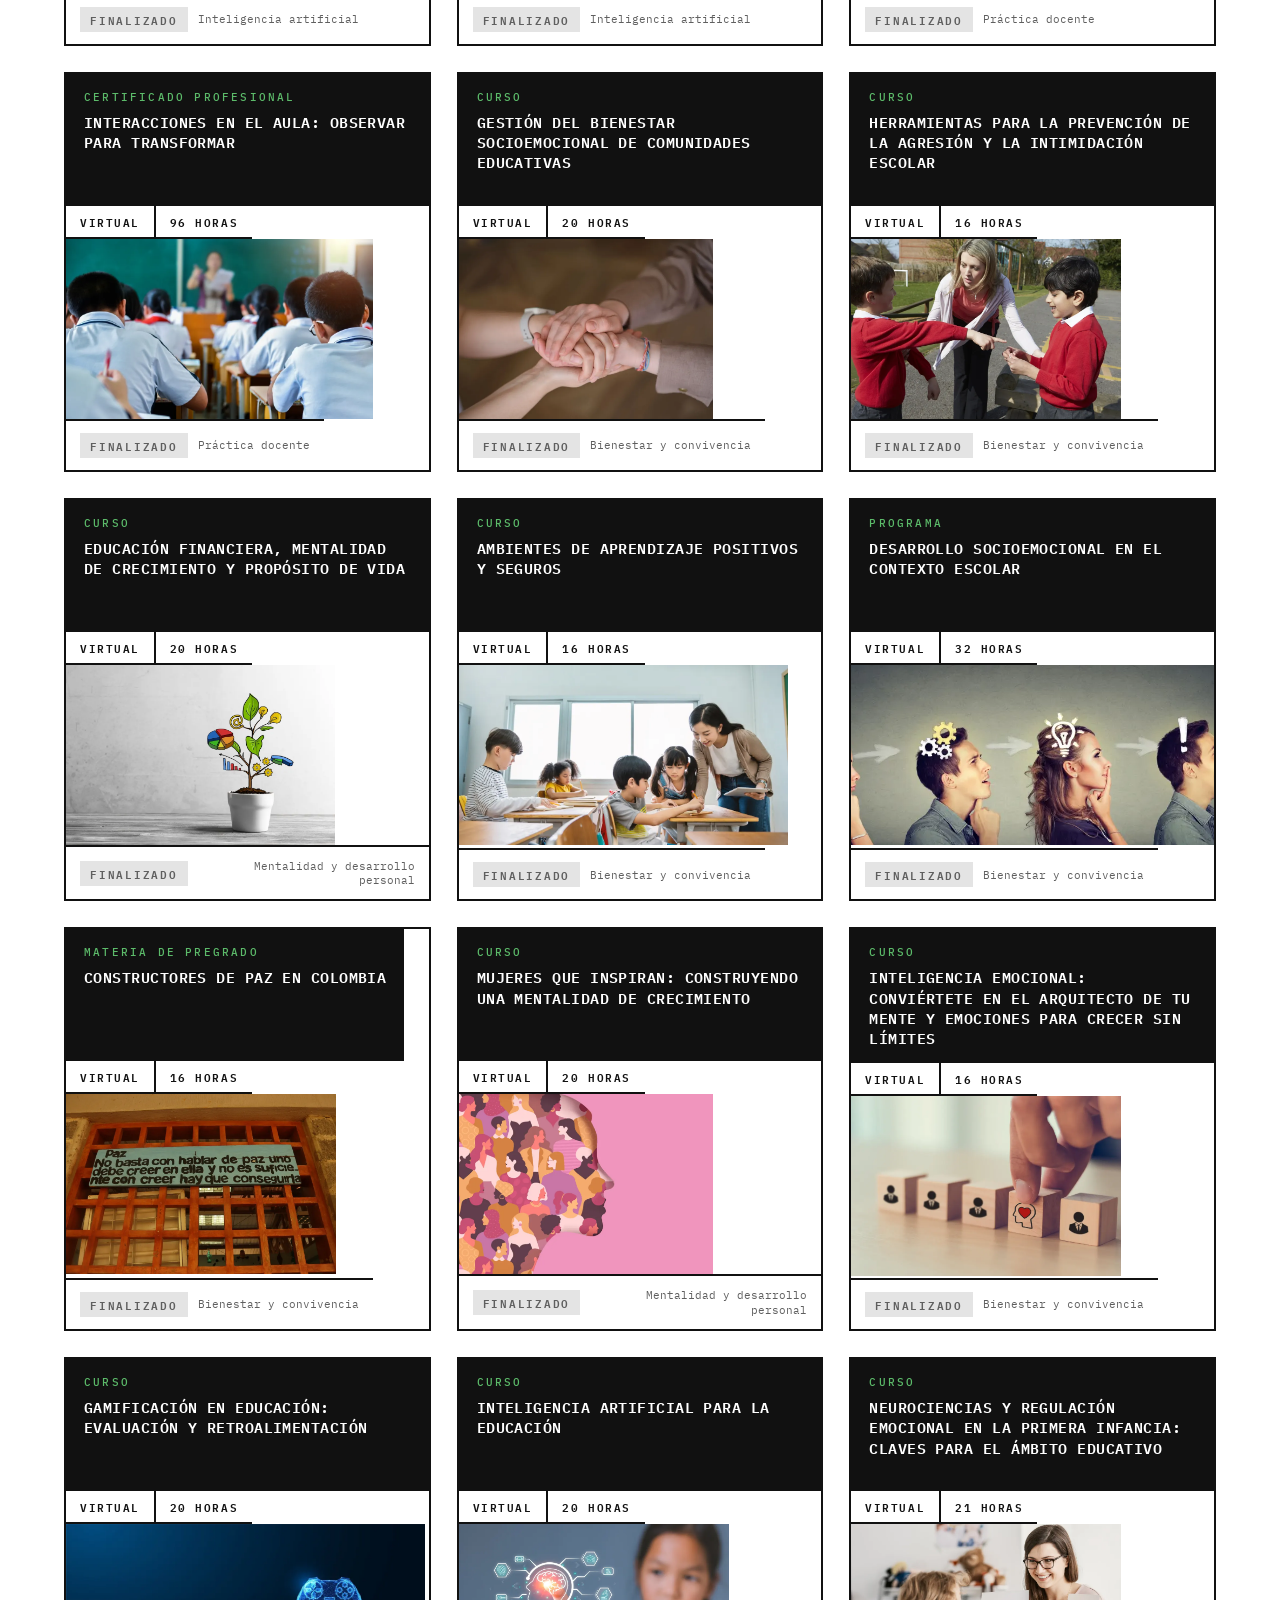
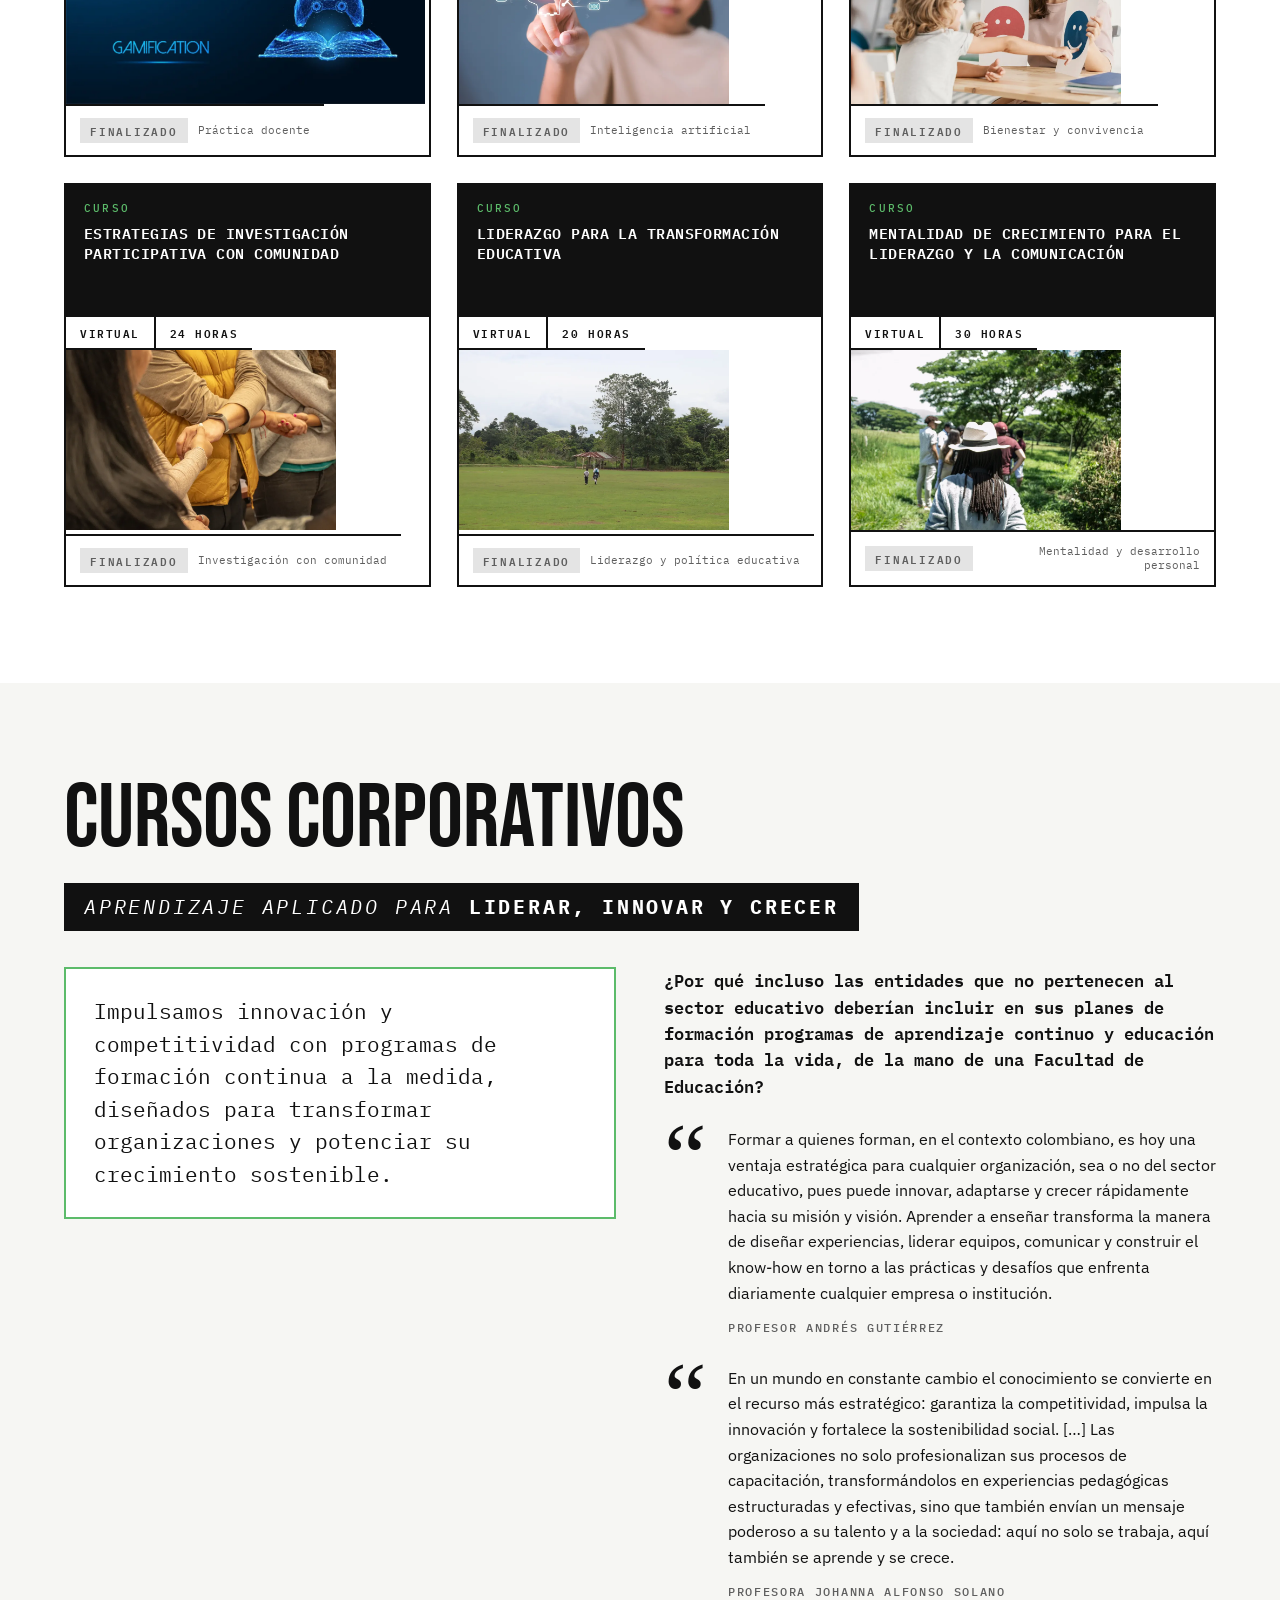
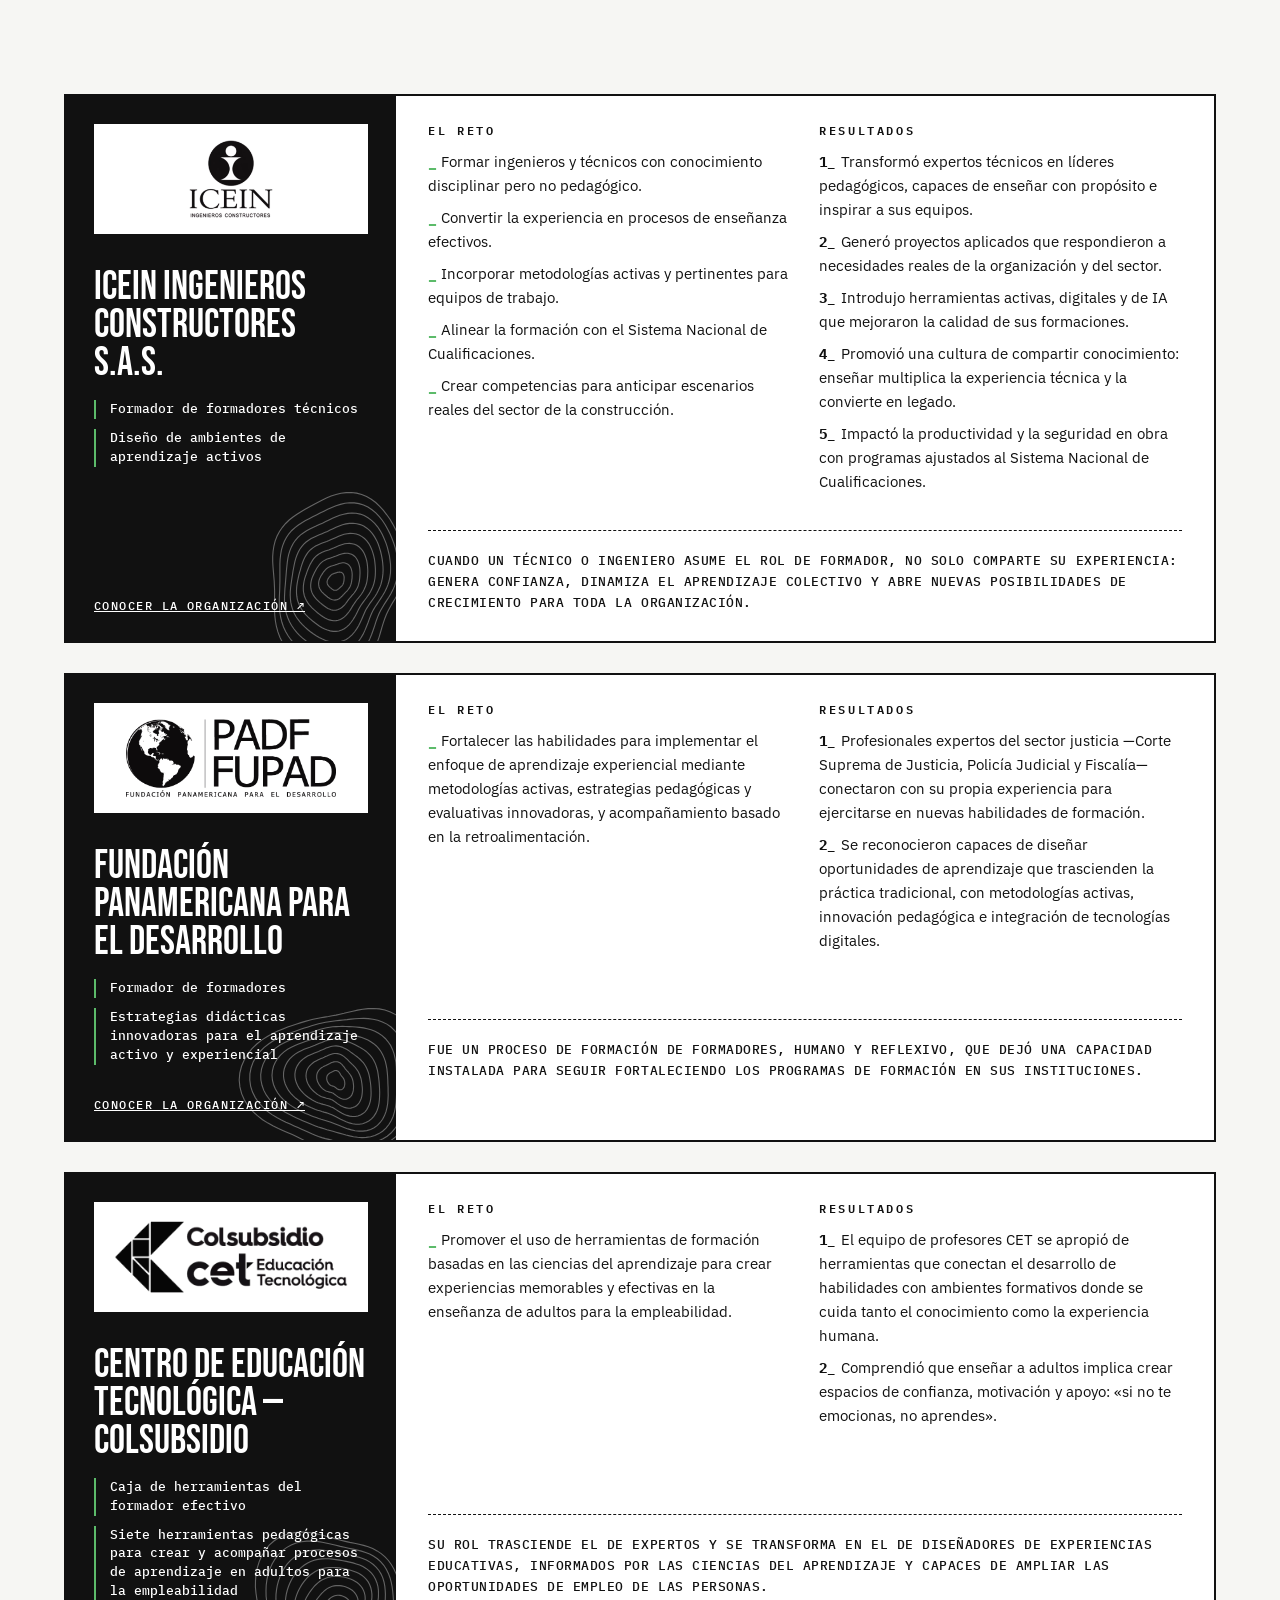
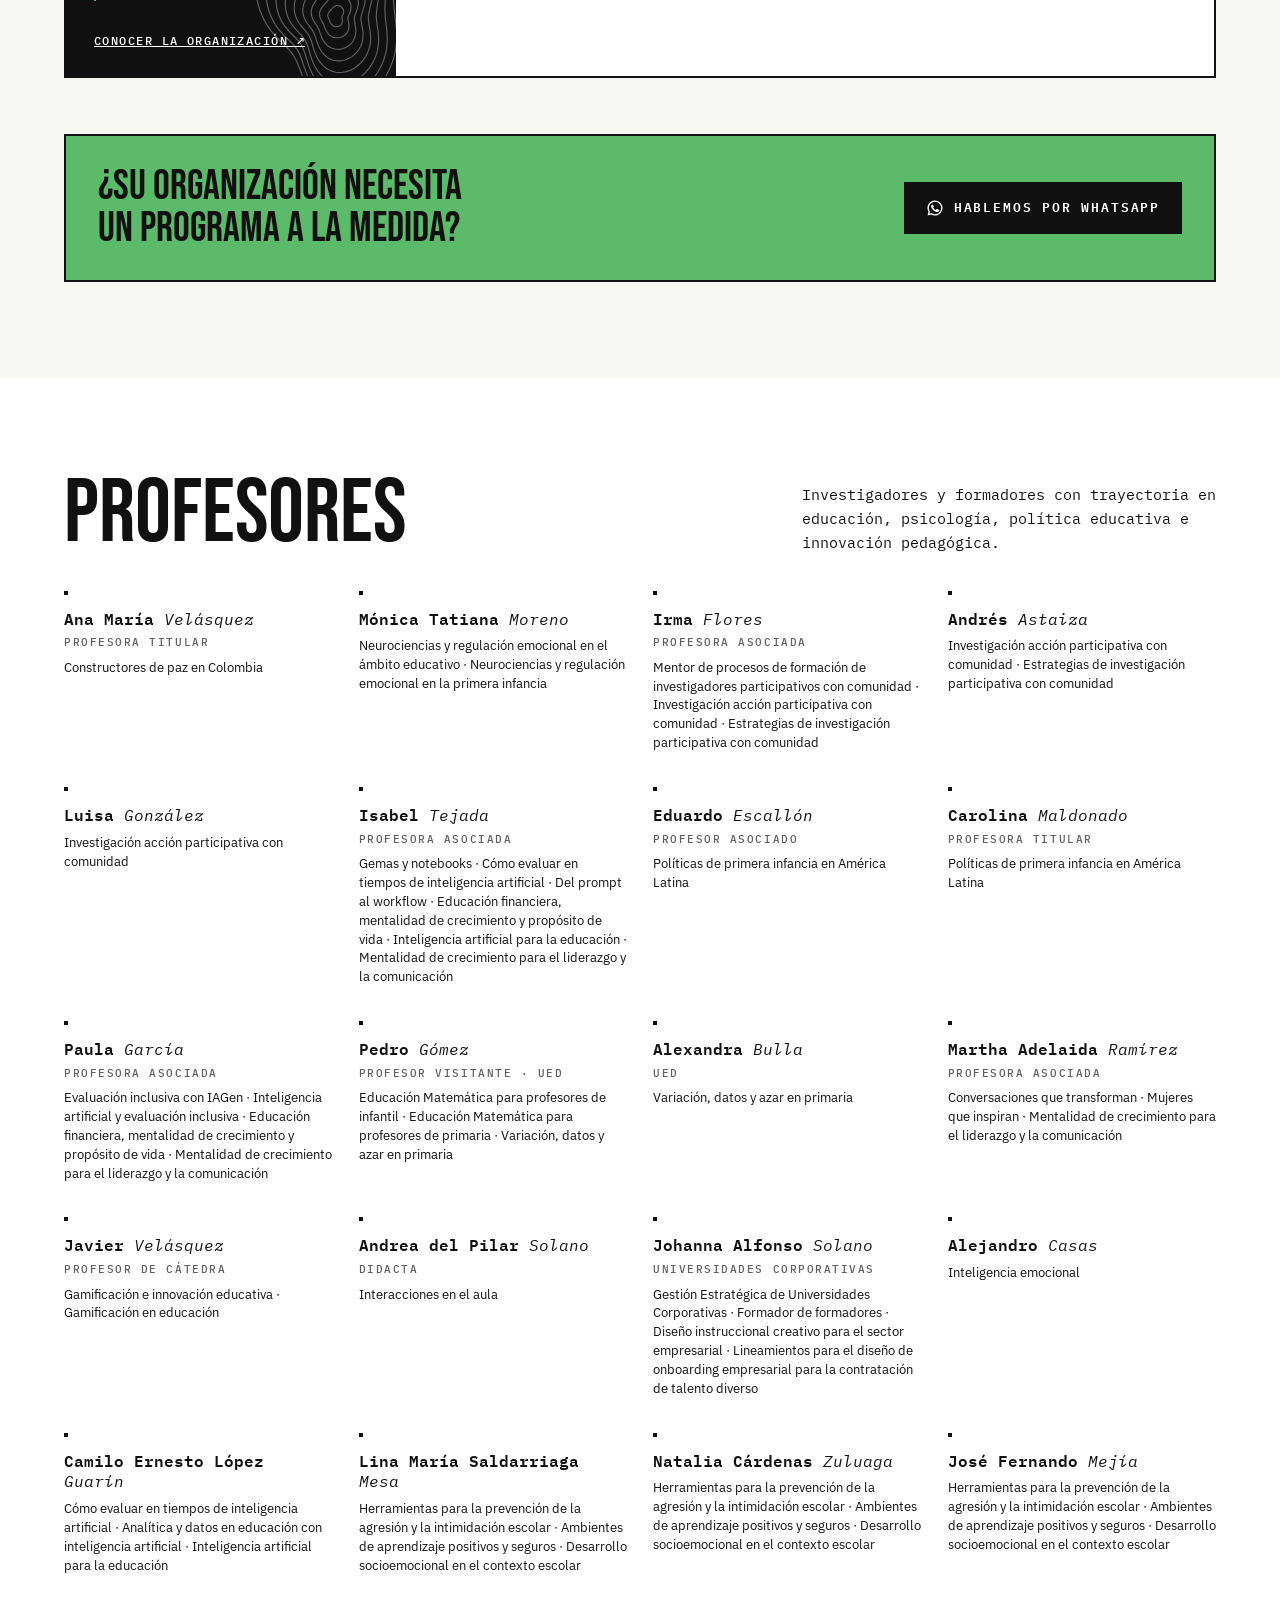
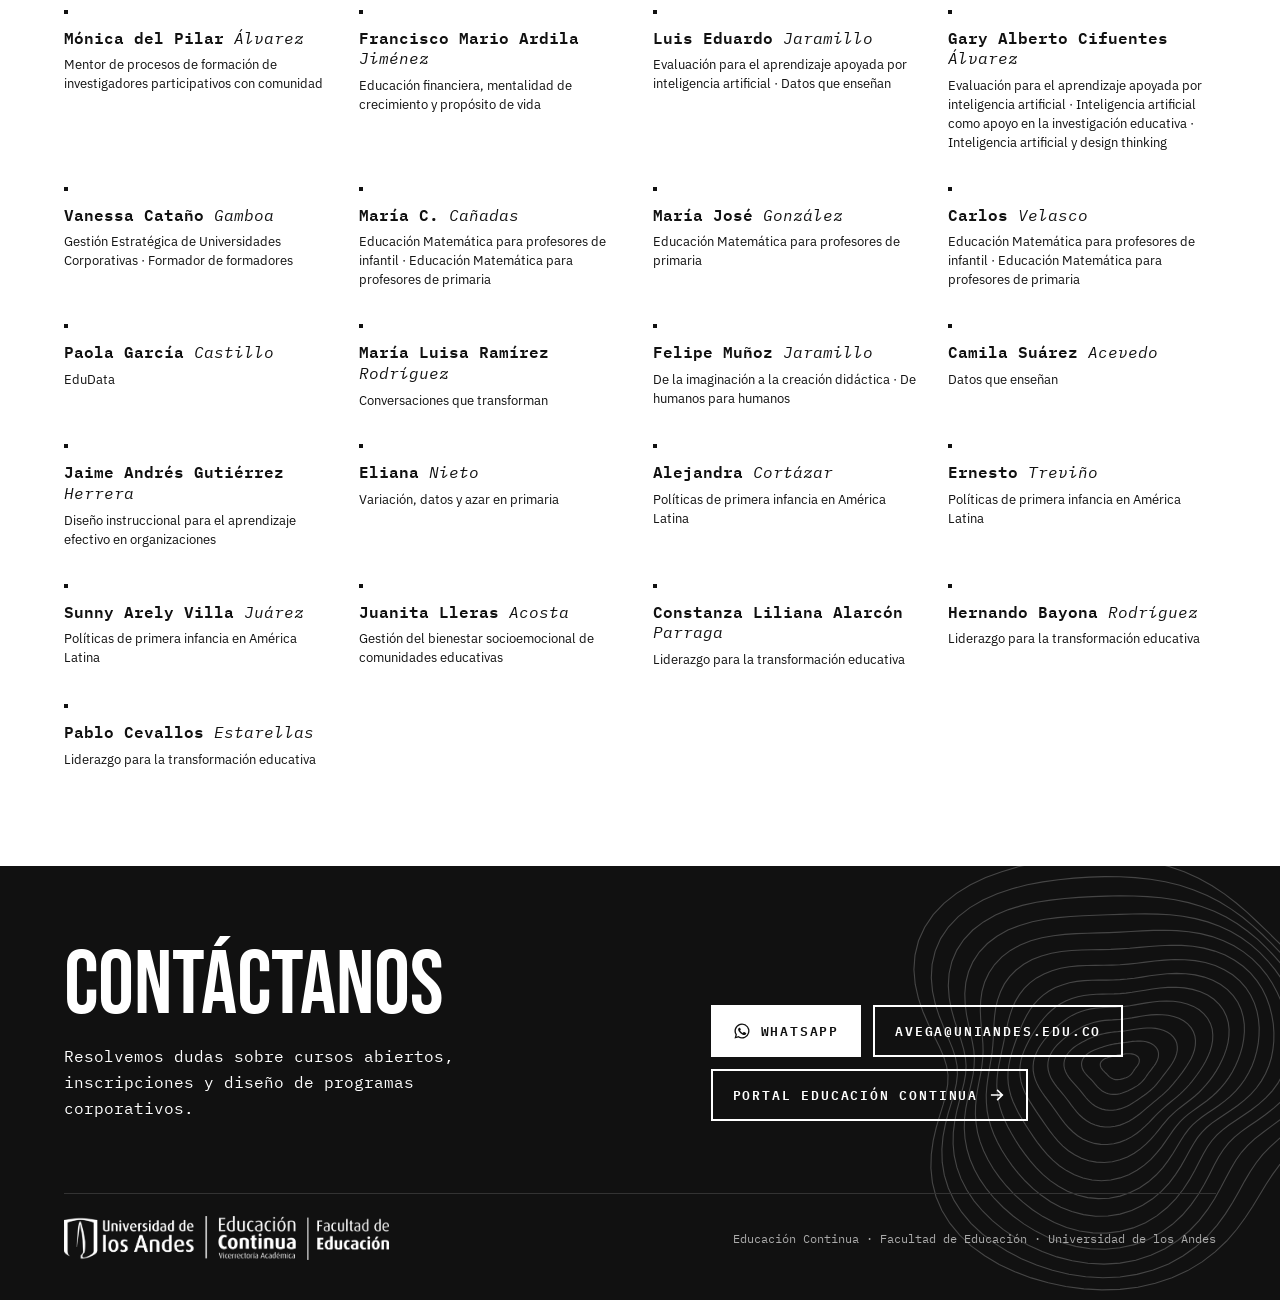
==== commit 56df29f3: "Sitio: quita los rótulos pequeños en mayúsculas sobre los títulos grandes Co-Authored-By: Claude Opu" ====
--- a/index.html
+++ b/index.html
@@ -49,7 +49,6 @@
     <div class="envoltura">
       <div class="titulo-seccion">
         <div>
-          <p class="eti">Lo más reciente</p>
           <h2 id="t-noticias">Noticias</h2>
         </div>
         <span class="banda">Novedades de <b>Educación Continua</b></span>
@@ -63,7 +62,6 @@
     <div class="envoltura">
       <div class="titulo-seccion">
         <div>
-          <p class="eti">Oferta abierta</p>
           <h2 id="t-cursos">Cursos abiertos</h2>
         </div>
         <span class="banda">Nuestros cursos <b>planificados</b></span>
@@ -96,7 +94,6 @@
     <div class="envoltura">
       <div class="titulo-seccion">
         <div>
-          <p class="eti">A la medida de su organización</p>
           <h2 id="t-corp">Cursos corporativos</h2>
         </div>
         <span class="banda">Aprendizaje aplicado para <b>liderar, innovar y crecer</b></span>
@@ -114,7 +111,6 @@
     <div class="envoltura">
       <div class="titulo-seccion">
         <div>
-          <p class="eti">Quiénes enseñan</p>
           <h2 id="t-profes">Profesores</h2>
         </div>
         <p class="desc">Investigadores y formadores con trayectoria en educación, psicología, política educativa e innovación pedagógica.</p>
--- a/estilos.css
+++ b/estilos.css
@@ -107,7 +107,6 @@
 .seccion.alt { background: var(--fondo-alt); }
 .titulo-seccion { display: flex; align-items: flex-end; justify-content: space-between; gap: 24px; flex-wrap: wrap; margin-bottom: 36px; }
 .titulo-seccion h2 { font: 400 clamp(52px, 7vw, 92px)/.9 var(--display); margin: 0; }
-.titulo-seccion .eti { font: 500 12px/1 var(--mono); letter-spacing: .3em; text-transform: uppercase; color: var(--gris); margin: 0 0 12px; }
 .titulo-seccion p.desc { max-width: 46ch; margin: 0; font: 400 15px/1.6 var(--mono); }
 
 /* Filtros */
@@ -164,7 +163,6 @@
 .casos { display: grid; gap: 30px; margin-top: 64px; }
 .caso { display: grid; grid-template-columns: 330px 1fr; border: 2px solid var(--tinta); background: var(--papel); }
 .caso .lado { background: var(--tinta); color: var(--papel); padding: 28px; position: relative; overflow: hidden; display: flex; flex-direction: column; }
-.caso .lado .eti { font: 500 11px/1 var(--mono); letter-spacing: .24em; text-transform: uppercase; color: var(--verde); }
 .caso h3 { font: 400 40px/.95 var(--display); margin: 12px 0 18px; position: relative; }
 .caso .cursos-dis { list-style: none; padding: 0; margin: 0 0 22px; position: relative; }
 .caso .cursos-dis li { font: 500 13px/1.45 var(--mono); padding-left: 14px; border-left: 2px solid var(--verde); margin-bottom: 10px; }
